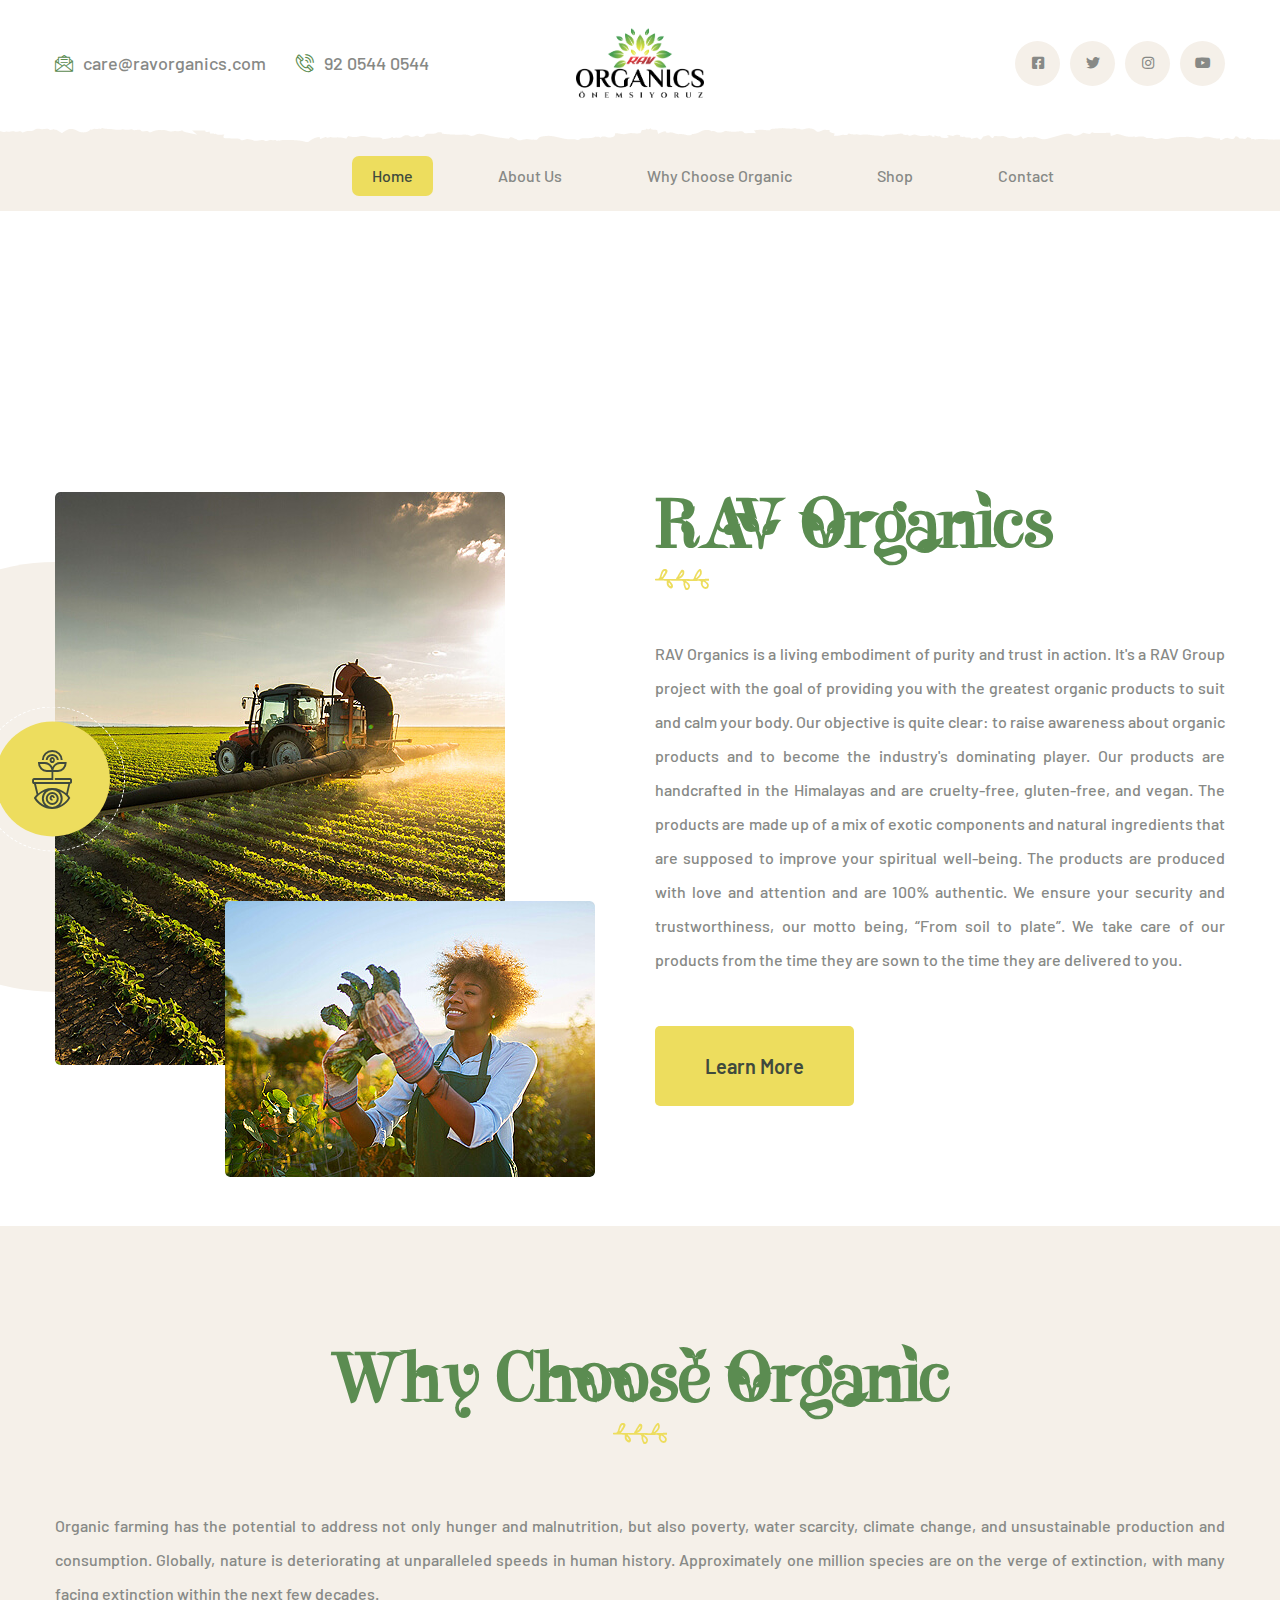
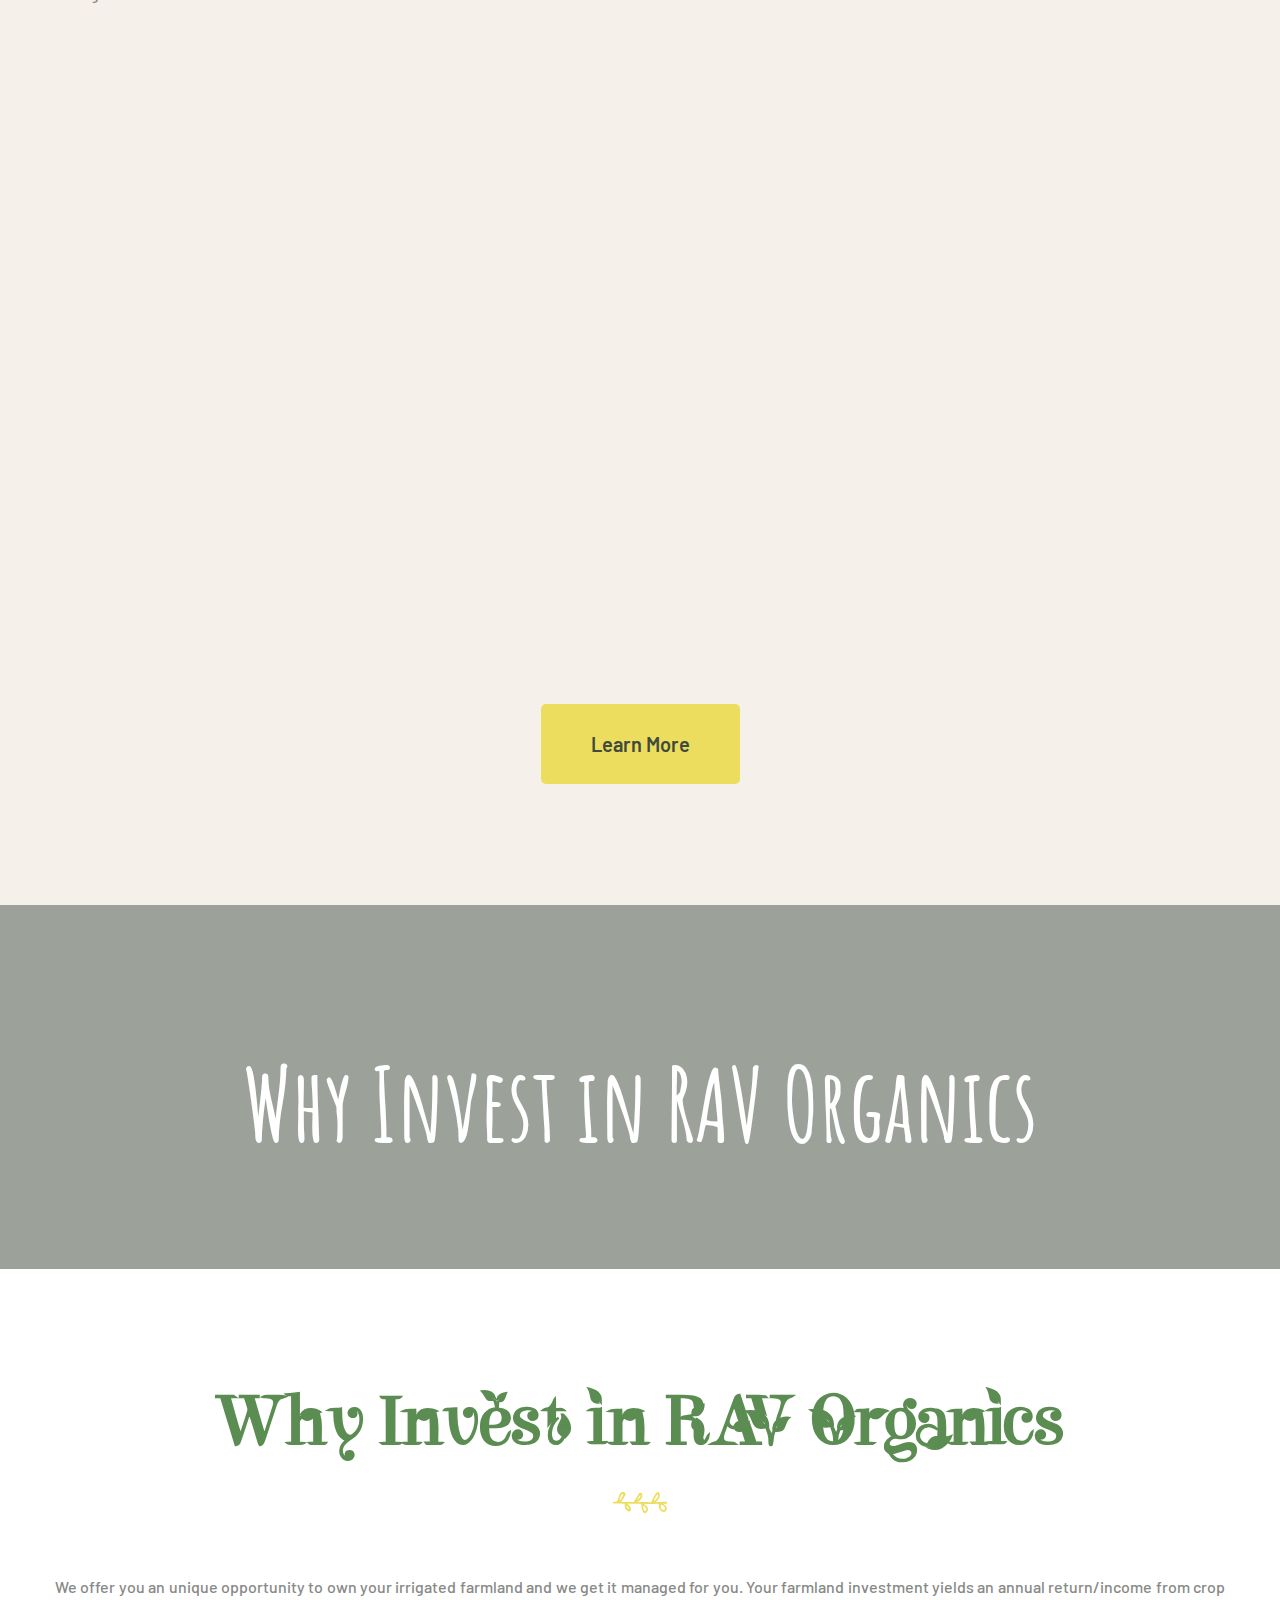
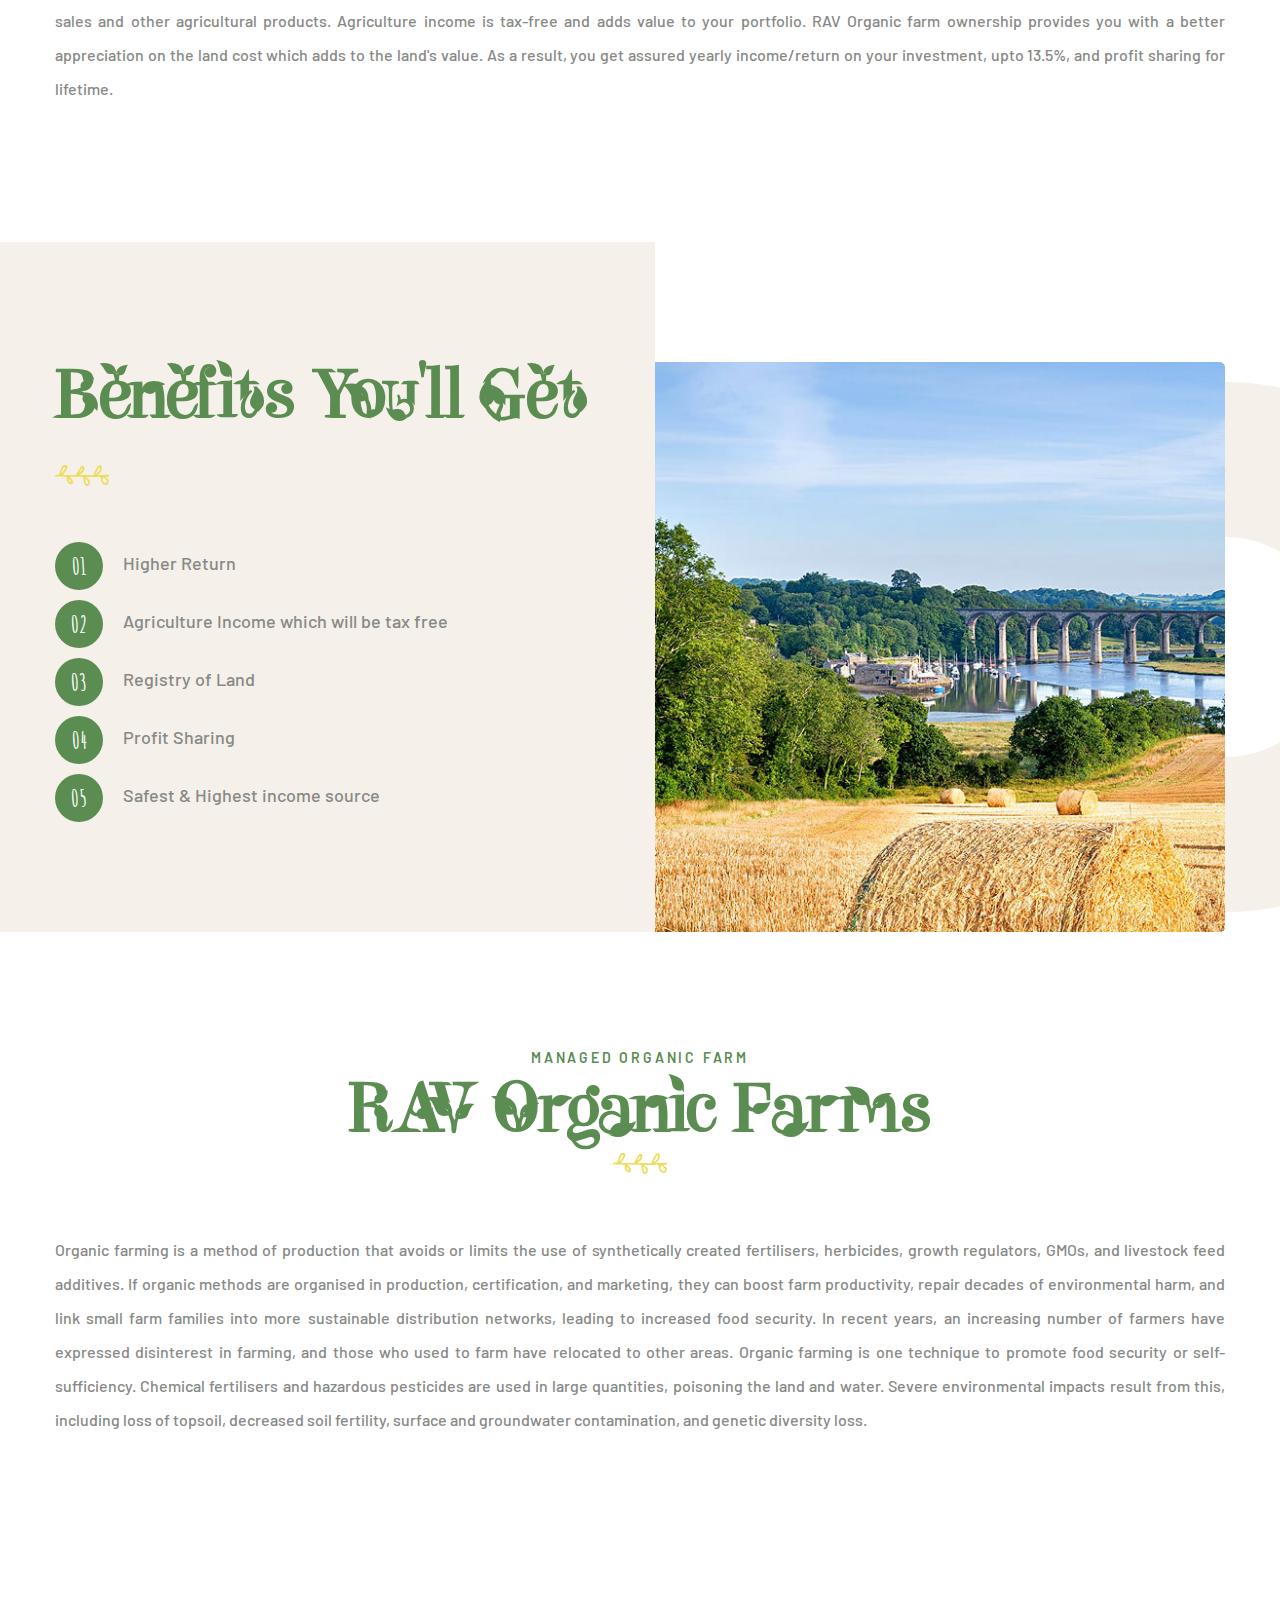
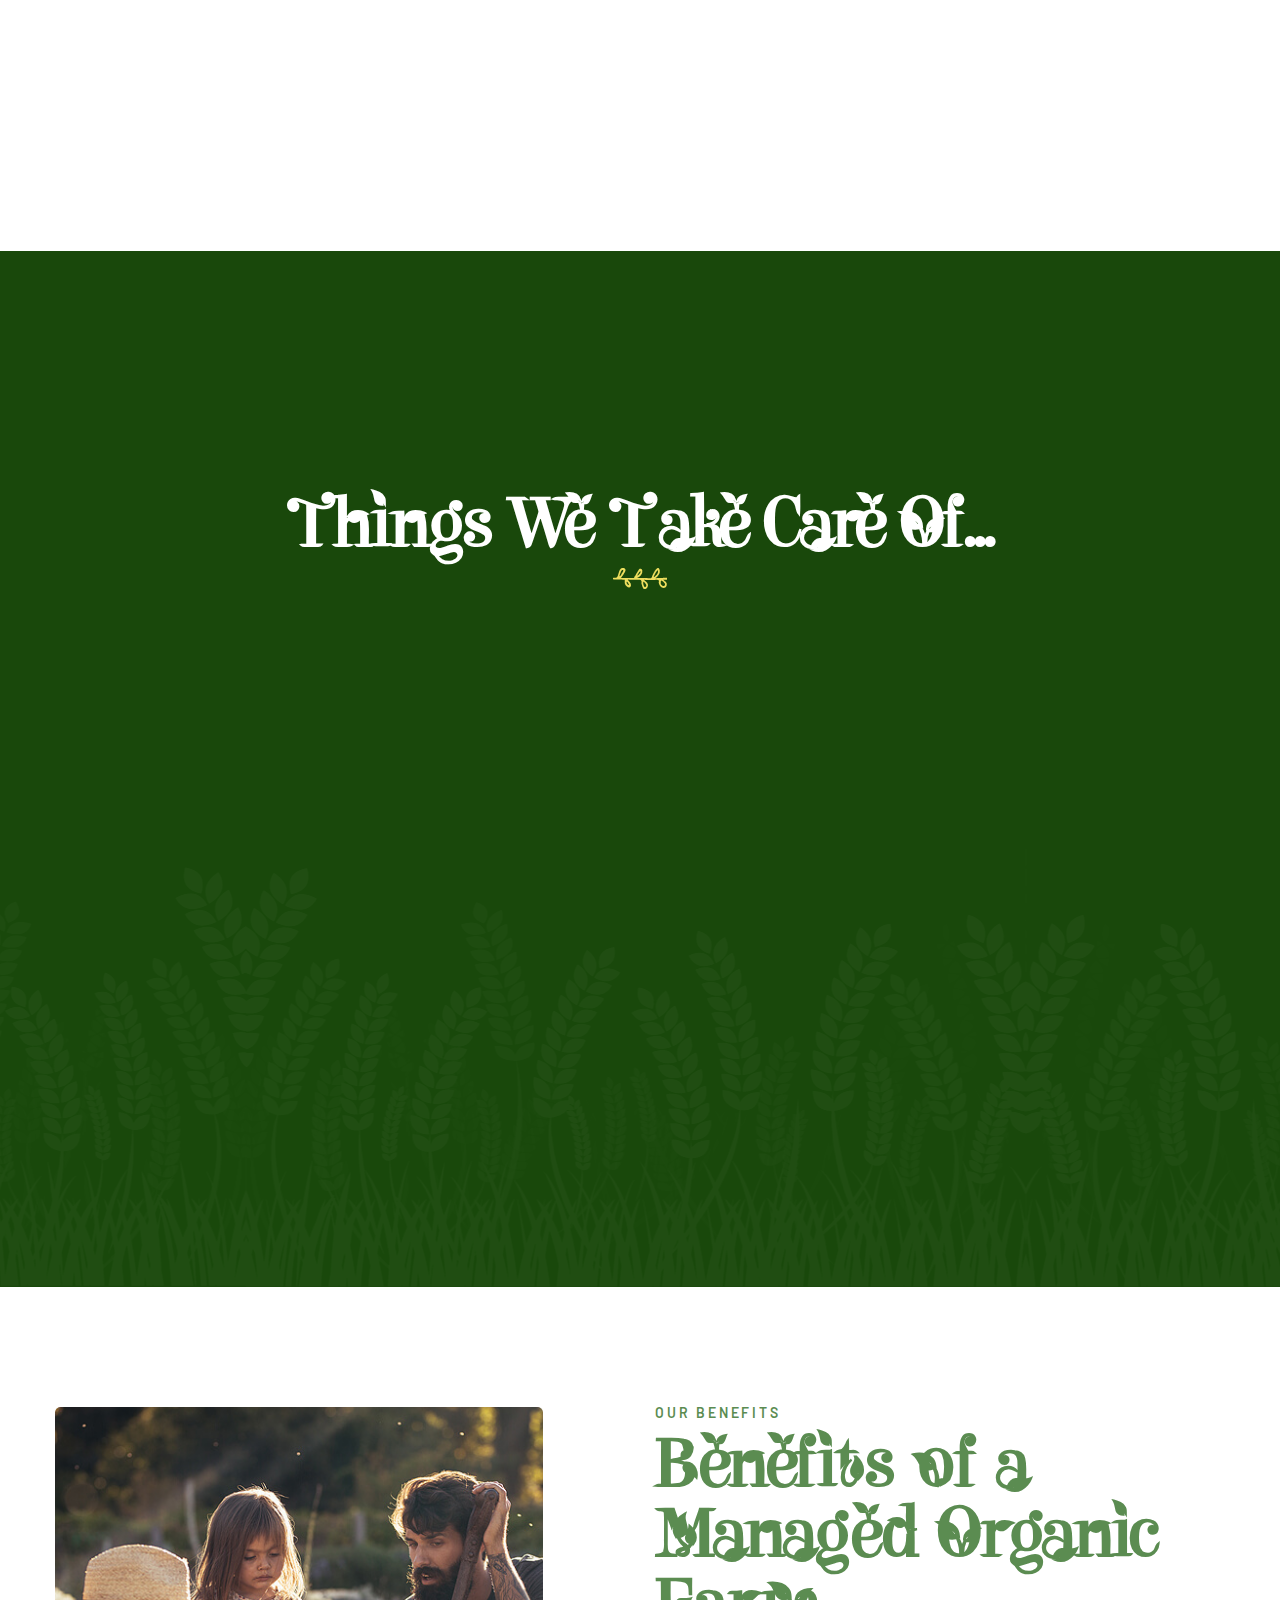
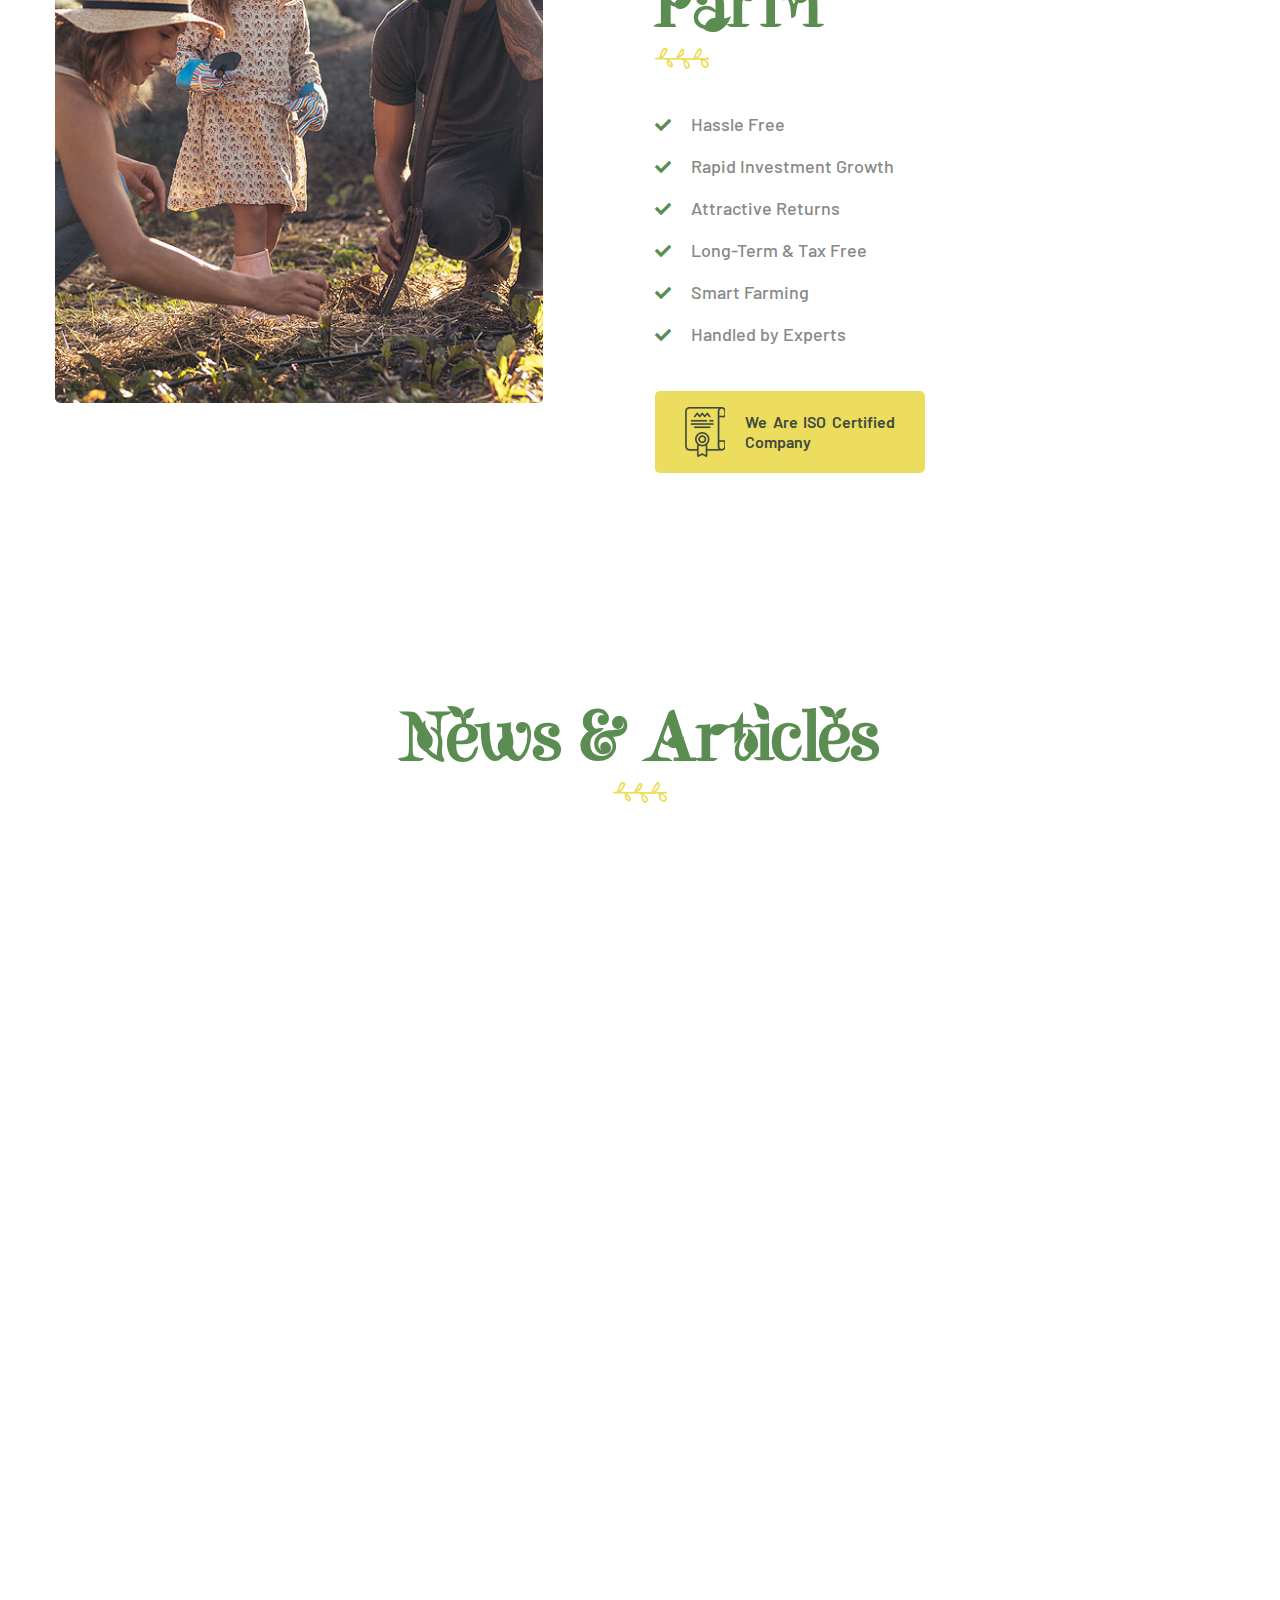
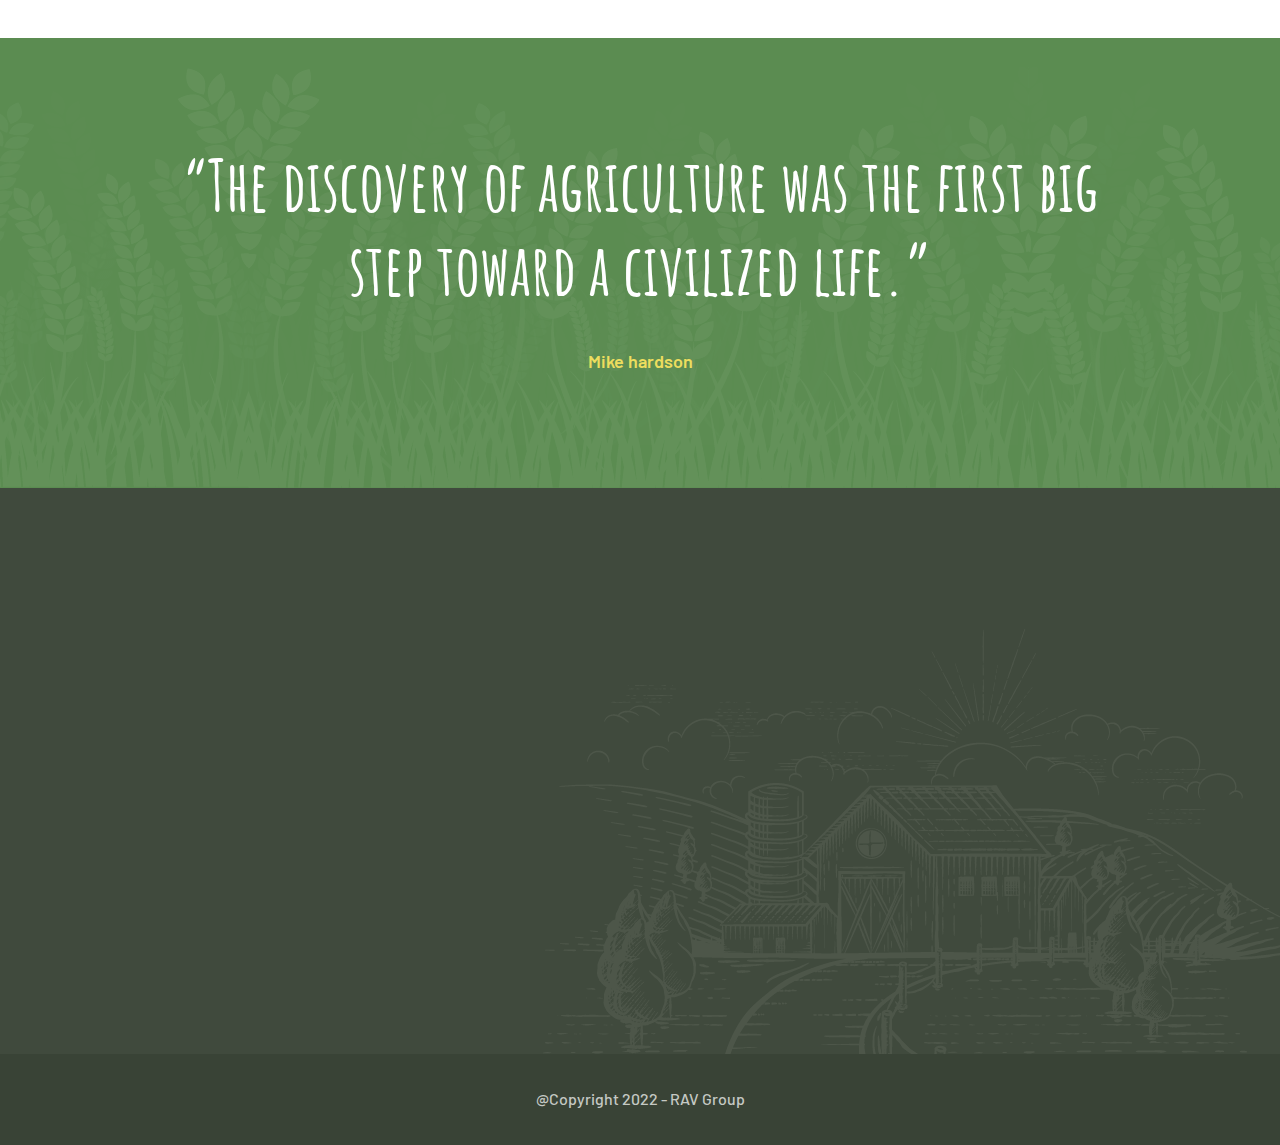
==== index.html @ 04a86949 "Video changed, new font added" ====
<!DOCTYPE html>
<html lang="en">

<head>
    <meta charset="UTF-8">
    <meta name="viewport" content="width=device-width, initial-scale=1.0">
    <meta http-equiv="X-UA-Compatible" content="ie=edge">
    <title>RAV Organics</title>
    <link rel="apple-touch-icon" sizes="180x180" href="assets/images/favicons/apple-touch-icon.png">
    <link rel="icon" type="image/png" sizes="32x32" href="assets/images/favicons/favicon-32x32.png">
    <link rel="icon" type="image/png" sizes="16x16" href="assets/images/favicons/favicon-16x16.png">
    <link rel="manifest" href="assets/images/favicons/site.webmanifest">

    <!-- Fonts-->
    <link
        href="https://fonts.googleapis.com/css2?family=Barlow:ital,wght@0,300;0,400;0,500;0,600;0,700;0,800;1,300;1,400;1,500;1,600;1,700;1,800&display=swap"
        rel="stylesheet">
    <link href="https://fonts.googleapis.com/css2?family=Amatic+SC:wght@400;700&display=swap" rel="stylesheet">
    <!-- Css-->
    <link rel="stylesheet" href="assets/css/animate.min.css">
    <link rel="stylesheet" href="assets/css/bootstrap.min.css">
    <link rel="stylesheet" href="assets/css/owl.carousel.min.css">
    <link rel="stylesheet" href="assets/css/owl.theme.default.min.css">
    <link rel="stylesheet" href="assets/css/magnific-popup.css">
    <link rel="stylesheet" href="assets/css/fontawesome-all.min.css">
    <link rel="stylesheet" href="assets/css/swiper.min.css">
    <link rel="stylesheet" href="assets/css/bootstrap-select.min.css">

    <link rel="stylesheet" href="assets/css/jquery.mCustomScrollbar.min.css">
    <link rel="stylesheet" href="assets/css/bootstrap-datepicker.min.css">
    <link rel="stylesheet" href="assets/css/vegas.min.css">
    <link rel="stylesheet" href="assets/css/nouislider.min.css">
    <link rel="stylesheet" href="assets/css/nouislider.pips.css">
    <link rel="stylesheet" href="assets/css/agrikol_iconl.css">
    <!-- Template styles -->
    <link rel="stylesheet" href="assets/css/style.css">
    <link rel="stylesheet" href="assets/css/responsive.css">



    <!-- Slider  -->
    <link rel="stylesheet" type="text/css" href="assets/js/slick-1.8.1/slick/slick.css" />
    <link rel="stylesheet" type="text/css" href="assets/js/slick-1.8.1/slick/slick-theme.css" />

</head>

<body>

    <div class="preloader">
        <img src="assets/images/loader.png" class="preloader__image" alt="">
    </div><!-- /.preloader -->

    <div class="page-wrapper">


        <div class="site-header__header-one-wrap">

            <div class="topbar-one">
                <div class="topbar_bg" style="background-image: url(assets/images/shapes/header-bg.png)"></div>
                <div class="container">
                    <div class="topbar-one__left">
                        <a href="mailto:care@ravorganics.com"><span class="icon-message"></span>care@ravorganics.com</a>
                        <a href="tel:9205440544"><span class="icon-phone-call"></span>92 0544 0544</a>
                    </div>
                    <div class="topbar-one__middle">
                        <a href="index.html" class="main-nav__logo">
                            <img src="assets/images/resources/logo.png" class="main-logo logo-res"
                                alt="Awesome Image" />
                        </a>
                    </div>
                    <div class="topbar-one__right">
                        <div class="topbar-one__social">
                            <a href="https://www.facebook.com/ravorganics/"><i class="fab fa-facebook-square"></i></a>
                            <a href="https://twitter.com/ravorganics"><i class="fab fa-twitter"></i></a>
                            <a href="https://instagram.com/ravorganics"><i class="fab fa-instagram"></i></a>
                            <a href="https://youtube.com/c/ravorganics"><i class="fab fa-youtube"></i></a>
                        </div>
                    </div>
                </div>
            </div>

            <header class="main-nav__header-one">
                <nav class="header-navigation stricky">
                    <div class="container clearfix">
                        <!-- Brand and toggle get grouped for better mobile display -->
                        <div class="main-nav__left">
                            <a href="#" class="side-menu__toggler">
                                <i class="fa fa-bars"></i>
                            </a>
                        </div>
                        <div class="main-nav__main-navigation">
                            <ul class=" main-nav__navigation-box">
                                <li class="dropdown current">
                                    <a href="index.html">Home</a>
                                    <ul>
                                        <li><a href="index.html">Home 01</a></li>
                                        <li><a href="index2.html">Home 02</a></li>
                                        <li><a href="index3.html">Home 03</a></li>
                                        <li><a href="index4.html">Home 04</a></li>
                                        <li><a href="index5.html">Home 05</a></li>
                                        <li class="dropdown"><a href="#">Header Versions</a>
                                            <ul>
                                                <li><a href="index.html">Header 01</a></li>
                                                <li><a href="index2.html">Header 02</a></li>
                                                <li><a href="index3.html">Header 03</a></li>
                                                <li><a href="index4.html">Header 04</a></li>
                                                <li><a href="index5.html">Header 05</a></li>
                                            </ul><!-- /.sub-menu -->
                                        </li>
                                    </ul><!-- /.sub-menu -->
                                </li>
                                <li>
                                    <a href="about-us.html">About Us</a>
                                </li>
                                <li>
                                    <a href="why-choose-organic.html">Why Choose Organic</a>
                                </li>
                                <li class="dropdown">
                                    <a href="#">Shop</a>
                                    <ul>
                                        <li><a href="product.html">Products</a></li>
                                        <li><a href="product-detail.html">Product Detail</a></li>
                                        <li><a href="cart.html">Cart</a></li>
                                        <li><a href="checkout.html">Checkout</a></li>
                                    </ul><!-- /.sub-menu -->
                                </li>
                                <li>
                                    <a href="contact.html">Contact</a>
                                </li>
                            </ul>
                        </div><!-- /.navbar-collapse -->
                    </div>
                </nav>
            </header>
        </div>

        <!-- Banner Section -->
            <video width="100vw" height="auto" playsinline="" autoplay="" muted="" loop="" style="width: 100vw; height: auto">
                <source src="./assets/images/organic.mp4" type="video/mp4">
                <source src="./assets/images/organic.mp4" type="video/ogg">
            </video>
        <!--End Banner Section -->



        <section class="about_one">
            <div class="container">
                <div class="row">
                    <div class="col-xl-6 col-lg-6">
                        <div class="about1_img">
                            <div class="about1_shape_1"></div>
                            <img src="assets/images/about/about-1-img-1.jpg" alt="About-Img">
                            <div class="about1_icon-box">
                                <div class="circle">
                                    <span class="icon-focus"></span>
                                </div>
                            </div>
                            <div class="about_img_2">
                                <img src="assets/images/about/about-1-img-2.jpg" alt="">
                            </div>
                        </div>
                    </div>
                    <div class="col-xl-6 col-lg-6">
                        <div class="block-title text-left">
                            <h3>RAV Organics</h3>
                            <div class="leaf">
                                <img src="assets/images/resources/leaf.png" alt="">
                            </div>
                        </div>
                        <div class="about_content">
                            <div class="text">
                                <p>RAV Organics is a living embodiment of purity and trust in action. It's a RAV Group
                                    project with the goal of providing you with the greatest organic products to suit
                                    and calm your body. Our objective is quite clear: to raise awareness about organic
                                    products and to become the industry's dominating player. Our products are
                                    handcrafted in the Himalayas and are cruelty-free, gluten-free, and vegan. The
                                    products are made up of a mix of exotic components and natural ingredients that are
                                    supposed to improve your spiritual well-being. The products are produced with love
                                    and attention and are 100% authentic. We ensure your security and trustworthiness,
                                    our motto being, “From soil to plate”. We take care of our products from the time
                                    they are sown to the time they are delivered to you.</p>
                            </div>
                            <div class="about1__button-block">
                                <a href="about-us.html" class="thm-btn about_one__btn" target="_blank">Learn More</a>
                            </div>
                        </div>
                    </div>
                </div>
            </div>
        </section>

        <section class="service_one" style="padding-bottom: 1px;">
            <div class="container">
                <div class="block-title text-center">
                    <h3>Why Choose Organic</h3>
                    <div class="leaf">
                        <img src="assets/images/resources/leaf.png" alt="">
                    </div>
                </div>
                <p style="margin-bottom: 50px;">Organic farming has the potential to address not only hunger and
                    malnutrition, but
                    also poverty, water scarcity, climate change, and unsustainable production and
                    consumption. Globally, nature is deteriorating at unparalleled speeds in human
                    history. Approximately one million species are on the verge of extinction, with many
                    facing extinction within the next few decades.</p>
            </div>
        </section>
        <section class="gallery_one" style="padding-top: 0px; background: #f5f0e9">
            <div class="container-fullwidth">
                <div class="gallery_one_carousel owl-carousel">
                    <!--Gallery One Single-->
                    <div class="gallery_one_single wow fadeInLeft" data-wow-delay="300ms">
                        <div class="gallery_one_image">
                            <img src="assets/images/gallery/gallery-1-img-1.jpg" alt="">
                        </div>
                        <div style="margin-top: 2vw;">
                            <h1 style="text-align: center; font-weight: bold; color: #5b8c51;">Better Nutrition</h1>
                            <p style="text-align: justify;">Organic food is richer in nutrients than conventionally
                                grown food that has been
                                grown for a longer period of time. Organic farming improves soil nutrients,
                                which are then passed on to plants and animals.</p>
                        </div>
                    </div>
                    <!--Gallery One Single-->
                    <div class="gallery_one_single wow fadeInLeft" data-wow-delay="600ms">
                        <div class="gallery_one_image">
                            <img src="assets/images/gallery/gallery-1-img-2.jpg" alt="">
                        </div>
                        <div style="margin-top: 2vw;">
                            <h1 style="text-align: center; font-weight: bold; color: #5b8c51;">Helps us Stay Healthy
                            </h1>
                            <p style="text-align: justify;">Chemicals are not incorporated in organic foods. Natural
                                farming practices are
                                used by organic farmers to ensure that humans and the environment are not
                                harmed.</p>
                        </div>
                    </div>
                    <!--Gallery One Single-->
                    <div class="gallery_one_single wow fadeInLeft" data-wow-delay="900ms">
                        <div class="gallery_one_image">
                            <img src="assets/images/gallery/gallery-1-img-3.jpg" alt="">
                        </div>
                        <div style="margin-top: 2vw;">
                            <h1 style="text-align: center; font-weight: bold; color: #5b8c51;">Highly Authenticated</h1>
                            <p style="text-align: justify;">Any product that wants to be classified as organic food has
                                to go through a
                                series of quality inspections and have the manufacturing process thoroughly
                                reviewed.
                            </p>
                        </div>
                    </div>
                    <!--Gallery One Single-->
                    <div class="gallery_one_single wow fadeInLeft" data-wow-delay="1200ms">
                        <div class="gallery_one_image">
                            <img src="assets/images/gallery/gallery-1-img-4.jpg" alt="">
                        </div>
                        <div style="margin-top: 2vw;">
                            <h1 style="text-align: center; font-weight: bold; color: #5b8c51;">Enhanced Taste</h1>
                            <p style="text-align: justify;">The taste of food also influences its quality. Organic food
                                is frequently
                                superior to other foods in terms of taste. Organically cultivated fruits and
                                vegetables have more sugar, which gives them a richer flavour.</p>
                        </div>
                    </div>
                    <!--Gallery One Single-->
                    <div class="gallery_one_single wow fadeInLeft" data-wow-delay="1400ms">
                        <div class="gallery_one_image">
                            <img src="assets/images/gallery/gallery-1-img-5.jpg" alt="">
                        </div>
                        <div style="margin-top: 2vw;">
                            <h1 style="text-align: center; font-weight: bold; color: #5b8c51;">Longer Shelf–life</h1>
                            <p style="text-align: justify;">Organic plants have a cellular structure that is more
                                metabolically and
                                structurally sound than conventional crops. This allows organic food to be
                                stored for longer periods of time.
                            </p>
                        </div>
                    </div>
                </div>
                <div class="about1__button-block" style="display: flex; align-items: center; justify-content: center; margin-top: 0px;">
                    <a href="why-choose-organic.html" class="thm-btn about_one__btn">Learn More</a>
                </div>
            </div>
        </section>

        <section class="video-one" style="background-image: url(assets/images/main-slider/slide_v1_1.jpg);">
            <div class="container text-center">
                <h3>Why Invest in RAV Organics</h3>
            </div>
        </section>

        <section class="about_one">
            <div class="container">
                <div class="block-title text-center">
                    <h3>Why Invest in RAV Organics
                        <div class="leaf">
                            <img src="assets/images/resources/leaf.png" alt="">
                        </div>
                </div>
                <p>We offer you an unique opportunity to own your irrigated farmland and we get it managed for you. Your
                    farmland investment yields an annual return/income from crop sales and other agricultural products.
                    Agriculture income is tax-free and adds value to your portfolio. RAV Organic farm ownership provides
                    you
                    with a better appreciation on the land cost which adds to the land's value.
                    As a result, you get assured yearly income/return on your investment, upto 13.5%, and profit sharing
                    for
                    lifetime.
                </p>
            </div>
        </section>

        <section class="why_choose_one">
            <div class="container">
                <div class="row">
                    <div class="col-xl-6 col-lg-6">
                        <div class="why_choose_one_left_content">
                            <div class="block-title text-left">
                                <h3>Benefits You'll Get
                                    <div class="leaf">
                                        <img src="assets/images/resources/leaf.png" alt="">
                                    </div>
                            </div>

                            <ul class="why_choose_list list-unstyled">
                                <li>
                                    <div class="choose_count">
                                        <h2>01</h2>
                                    </div>
                                    <div class="choose_text">
                                        <p>Higher Return</p>
                                    </div>
                                </li>
                                <li>
                                    <div class="choose_count">
                                        <h2>02</h2>
                                    </div>
                                    <div class="choose_text">
                                        <p>Agriculture Income which will be tax free</p>
                                    </div>
                                </li>
                                <li>
                                    <div class="choose_count">
                                        <h2>03</h2>
                                    </div>
                                    <div class="choose_text">
                                        <p>Registry of Land</p>
                                    </div>
                                </li>
                                <li>
                                    <div class="choose_count">
                                        <h2>04</h2>
                                    </div>
                                    <div class="choose_text">
                                        <p>Profit Sharing</p>
                                    </div>
                                </li>
                                <li>
                                    <div class="choose_count">
                                        <h2>05</h2>
                                    </div>
                                    <div class="choose_text">
                                        <p>Safest & Highest income source</p>
                                    </div>
                                </li>
                            </ul>
                        </div>
                    </div>
                    <div class="col-xl-6 col-lg-6">
                        <div class="why_choose_image_top">
                            <div class="why_choose_image"
                                style="background-image: url(assets/images/resources/why_choose1_img-1.jpg)">

                            </div>
                        </div>
                    </div>
                </div>
            </div>
        </section>

        <section class="recent-project">
            <div class="container">
                <div class="block-title text-center">
                    <p>Managed Organic Farm</p>
                    <h3>RAV Organic Farms</h3>
                    <div class="leaf">
                        <img src="assets/images/resources/leaf.png" alt="">
                    </div>
                </div>
                <p style="margin-bottom: 50px;">
                    Organic farming is a method of production that avoids or limits the use of synthetically created
                    fertilisers, herbicides, growth regulators, GMOs, and livestock feed additives. If organic methods
                    are organised in production, certification, and marketing, they can boost farm productivity, repair
                    decades of environmental harm, and link small farm families into more sustainable distribution
                    networks, leading to increased food security. In recent years, an increasing number of farmers have
                    expressed disinterest in farming, and those who used to farm have relocated to other areas. Organic
                    farming is one technique to promote food security or self-sufficiency. Chemical fertilisers and
                    hazardous pesticides are used in large quantities, poisoning the land and water. Severe
                    environmental impacts result from this, including loss of topsoil, decreased soil fertility, surface
                    and groundwater contamination, and genetic diversity loss.
                </p>
                <div class="row">
                    <div class="col-xl-4 col-lg-4">
                        <div class="recent_project_single wow fadeInUp" data-wow-delay="300ms">
                            <div class="project_img_box">
                                <img src="assets/images/project/recent-pro-img-2.jpg" alt="Recent Project Img">
                                <div class="project_content">
                                    <h3>organic<br>solutions</h3>
                                </div>
                            </div>
                        </div>
                    </div>
                    <div class="col-xl-4 col-lg-4">
                        <div class="recent_project_single wow fadeInUp" data-wow-delay="600ms">
                            <div class="project_img_box">
                                <img src="assets/images/project/recent-pro-img-1.jpg" alt="Recent Project Img">
                                <div class="project_content">
                                    <h3>Profit<br>Sharing</h3>
                                </div>
                            </div>
                        </div>
                    </div>
                    <div class="col-xl-4 col-lg-4 wow fadeInUp" data-wow-delay="900ms">
                        <div class="recent_project_single">
                            <div class="project_img_box">
                                <img src="assets/images/project/recent-pro-img-3.jpg" alt="Recent Project Img">
                                <div class="project_content">
                                    <h3>Higher<br>Returns</h3>
                                </div>
                            </div>
                        </div>
                    </div>
                </div>
            </div>
        </section>

        <section class="benefits">
            <div class="benefits_bg" style="background-image: url(assets/images/resources/benifits_bg.png)"></div>
            <div class="container">
                <div class="row">
                    <div class="block-title text-left"
                        style="width: 100%; display: flex; justify-content: center; align-items: center; flex-direction: column;">
                        <h3>Things We Take Care Of...</h3>
                        <div class="leaf">
                            <img src="assets/images/resources/leaf.png" alt="">
                        </div>
                    </div>
                </div>
                <div class="benefits_bottom_part">
                    <div class="row">
                        <div class="col-xl-6 col-lg-6">
                            <div class="benefits_single wow fadeInUp" data-wow-delay="300ms">
                                <div class="icon-box">
                                    <span class="icon-tractor"></span>
                                </div>
                                <h3>Identifying a Land in a Good Location Within The Budget
                                </h3>
                            </div>
                        </div>
                        <div class="col-xl-6 col-lg-6">
                            <div class="benefits_single wow fadeInUp" data-wow-delay="600ms">
                                <div class="icon-box">
                                    <span class="icon-cart"></span>
                                </div>
                                <h3>To Undertake The Legal Verification</h3>
                            </div>
                        </div>
                        <div class="col-xl-6 col-lg-6">
                            <div class="benefits_single wow fadeInUp" data-wow-delay="900ms">
                                <div class="icon-box">
                                    <span class="icon-watering-can"></span>
                                </div>
                                <h3>To Develop The Required Infrastructure on Your Land
                                </h3>
                            </div>
                        </div>
                        <div class="col-xl-6 col-lg-6">
                            <div class="benefits_single wow fadeInUp" data-wow-delay="1200ms">
                                <div class="icon-box">
                                    <span class="icon-log"></span>
                                </div>
                                <h3>To Look After Day-To-Day Maintenance</h3>
                            </div>
                        </div>
                        <div class="col-xl-6 col-lg-6">
                            <div class="benefits_single wow fadeInUp" data-wow-delay="300ms">
                                <div class="icon-box">
                                    <span class="icon-harvest"></span>
                                </div>
                                <h3>No Hidden Charges</h3>
                            </div>
                        </div>
                        <div class="col-xl-6 col-lg-6">
                            <div class="benefits_single wow fadeInUp" data-wow-delay="600ms">
                                <div class="icon-box">
                                    <span class="icon-focus"></span>
                                </div>
                                <h3>Crystal clear Documentation & Titles</h3>
                            </div>
                        </div>
                    </div>
                </div>
            </div>
        </section>


        <section class="best_company" style="padding-bottom: 0px;">
            <div class="container">
                <div class="row">
                    <div class="col-xl-6">
                        <div class="company_image">
                            <img src="assets/images/resources/company-img-.jpg" alt="">
                        </div>
                    </div>
                    <div class="col-xl-6">
                        <div class="company_content">
                            <div class="block-title text-left">
                                <p>OUR BENEFITS</p>
                                <h3>Benefits of a Managed Organic Farm</h3>
                                <div class="leaf">
                                    <img src="assets/images/resources/leaf.png" alt="">
                                </div>
                            </div>
                            <ul class="company_list_box list-unstyled">
                                <li><i class="fa fa-check"></i>Hassle Free</li>
                                <li><i class="fa fa-check"></i>Rapid Investment Growth</li>
                                <li><i class="fa fa-check"></i>Attractive Returns</li>
                                <li><i class="fa fa-check"></i>Long-Term & Tax Free</li>
                                <li><i class="fa fa-check"></i>Smart Farming</li>
                                <li><i class="fa fa-check"></i>Handled by Experts</li>
                            </ul>
                            <div class="company_button_box">
                                <div class="company_icon">
                                    <img src="assets/images/resources/company-icon-1.png" alt="">
                                </div>
                                <div class="company_text">
                                    <p>We Are ISO Certified Company</p>
                                </div>
                            </div>
                        </div>
                    </div>
                </div>
            </div>
        </section>

        <section class="blog-one">
            <div class="container">
                <div class="block-title text-center">
                    <h3>News & Articles</h3>
                    <div class="leaf">
                        <img src="assets/images/resources/leaf.png" alt="">
                    </div>
                </div>
                <div class="row">
                    <div class="col-xl-4 col-lg-4">
                        <div class="blog_one_single wow fadeInUp" data-wow-delay="300ms">
                            <div class="blog_one_image">
                                <div class="blog_image">
                                    <img src="assets/images/resources/3 file.jpg" alt="Blog One Image">
                                </div>
                                <div class="blog-one__content">
                                    <h3><a href="https://www.firstpost.com/opinion/earth-and-soul-why-organic-farming-is-the-future-of-indias-agriculture-2-10621081.html"
                                            target="blank">Why organic farming is <br>the future of India’s
                                            agriculture</a></h3>
                                    <div class="blog_one_text">
                                        <p>Agriculture farming is one of the oldest activities carried out by human....
                                        </p>
                                    </div>
                                    <div class="read_more_btn">
                                        <a href="https://www.firstpost.com/opinion/earth-and-soul-why-organic-farming-is-the-future-of-indias-agriculture-2-10621081.html"
                                            target="blank"><i class="fa fa-angle-right"></i>Read More</a>
                                    </div>
                                </div>
                            </div>
                        </div>
                    </div>
                    <div class="col-xl-4 col-lg-4">
                        <div class="blog_one_single wow fadeInUp" data-wow-delay="600ms">
                            <div class="blog_one_image">
                                <div class="blog_image">
                                    <img src="assets/images/resources/1 file.jpg" alt="Blog One Image">
                                </div>
                                <div class="blog-one__content">
                                    <h3><a href="https://krishijagran.com/success-story/this-farmer-is-earning-rs-12-13-lakh-through-organic-farming-know-his-success-mantra/"
                                            target="blank">This Farmer is Earning<br>Rs. 12-13 Lakh Through
                                            Organic Farming</a></h3>
                                    <div class="blog_one_text">
                                        <p>Meet Rajwinder Sinhadhali who farms on 8-acre land and grows crops like
                                            sugarcane, potato....</p>
                                    </div>
                                    <div class="read_more_btn">
                                        <a href="https://krishijagran.com/success-story/this-farmer-is-earning-rs-12-13-lakh-through-organic-farming-know-his-success-mantra/"
                                            target="blank"><i class="fa fa-angle-right"></i>Read More</a>
                                    </div>
                                </div>
                            </div>
                        </div>
                    </div>
                    <div class="col-xl-4 col-lg-4">
                        <div class="blog_one_single wow fadeInUp" data-wow-delay="900ms">
                            <div class="blog_one_image">
                                <div class="blog_image">
                                    <img src="assets/images/resources/2 file.jpg" alt="Blog One Image">
                                </div>
                                <div class="blog-one__content">
                                    <h3><a href="https://asia.nikkei.com/Business/Food-Beverage/India-s-appetite-for-organic-vegetables-grows-in-COVID-times"
                                            target="blank">India's appetite for<br>organic vegetables grows in
                                            COVID times</a></h3>
                                    <div class="blog_one_text">
                                        <p>An Indian entrepreneur responded to this trend by opening an organic food
                                            restaurant....</p>
                                    </div>
                                    <div class="read_more_btn">
                                        <a href="https://asia.nikkei.com/Business/Food-Beverage/India-s-appetite-for-organic-vegetables-grows-in-COVID-times"
                                            target="blank"><i class="fa fa-angle-right"></i>Read More</a>
                                    </div>
                                </div>
                            </div>
                        </div>
                    </div>
                </div>
            </div>
        </section>

        <section class="quote_one">
            <div class="quote_one_bg" style="background-image: url(assets/images/resources/quote_1-bg.png)"></div>
            <div class="container">
                <div class="row">
                    <div class="col-xl-12">
                        <div class="quote_one_content">
                            <h2>“The discovery of agriculture was the first big<br> step toward a civilized life.”</h2>
                            <p>Mike hardson</p>
                        </div>
                    </div>
                </div>
            </div>
        </section>

        <footer class="site-footer">
            <div class="site-footer_farm_image"><img src="assets/images/resources/site-footer-farm.png"
                    alt="Farm Image"></div>
            <div class="container">
                <div class="row no-gutters">
                    <div class="col-xl-4 col-lg-4 col-md-6">
                        <div class="footer-widget__column footer-widget__about wow fadeInUp" data-wow-delay="100ms">
                            <div class="footer-widget__title">
                                <h3>About</h3>
                            </div>
                            <div class="footer-widget_about_text">
                                <p>RAV Organics is a living embodiment of purity and trust in action. It's a RAV Group
                                    project with the goal of providing you with the greatest organic products to suit
                                    and calm your body.</p>
                            </div>
                            <form>
                                <div class="footer_input-box">
                                    <input type="Email" placeholder="Email Address">
                                    <button type="submit" class="button"><i class="fa fa-check"></i></button>
                                </div>
                            </form>
                        </div>
                    </div>
                    <div class="col-xl-2 col-lg-2 col-md-6">
                        <div class="footer-widget__column footer-widget__link wow fadeInUp" data-wow-delay="200ms">
                            <div class="footer-widget__title">
                                <h3>Explore</h3>
                            </div>
                            <ul class="footer-widget__links-list list-unstyled">
                                <li><a href="about.html">About Us</a></li>
                                <li><a href="why-choose-organic.html">Why Choose Organic</a></li>
                                <li><a href="product.html">Our Products</a></li>
                                <li><a href="contact.html">Contact</a></li>
                            </ul>
                        </div>
                    </div>
                    <div class="col-xl-3 col-lg-3 col-md-6">
                        <div class="footer-widget__column footer-widget__news wow fadeInUp" data-wow-delay="300ms">
                            <div class="footer-widget__title">
                                <h3>News</h3>
                            </div>
                            <ul class="footer-widget__news list-unstyled">
                                <li>
                                    <div class="footer-widget__news_image">
                                        <img src="assets/images/resources/2 file.jpg" alt="">
                                    </div>
                                    <div class="footer-widget__news_text">
                                        <p><a href="https://asia.nikkei.com/Business/Food-Beverage/India-s-appetite-for-organic-vegetables-grows-in-COVID-times"
                                                target="blank">India's appetite for organic vegetables grows in
                                                COVID times</a></p>
                                    </div>
                                </li>
                                <li>
                                    <div class="footer-widget__news_image">
                                        <img src="assets/images/resources/1 file.jpg" alt="">
                                    </div>
                                    <div class="footer-widget__news_text">
                                        <p><a href="https://krishijagran.com/success-story/this-farmer-is-earning-rs-12-13-lakh-through-organic-farming-know-his-success-mantra/"
                                                target="blank">This Farmer is Earning Rs. 12-13 Lakh Through
                                                Organic Farming</a></p>
                                    </div>
                                </li>
                            </ul>
                        </div>
                    </div>
                    <div class="col-xl-3 col-lg-3 col-md-6">
                        <div class="footer-widget__column footer-widget__contact wow fadeInUp" data-wow-delay="400ms">
                            <div class="footer-widget__title">
                                <h3>Contact</h3>
                            </div>
                            <div class="footer-widget_contact">
                                <p>7th Floor, Cyber Heights, Opp - Indira Gandhi Pratishthan, Vibhuti Khand, Gomti
                                    Nagar, Lucknow (UP) India - 226010</p>
                                <a href="care@ravorganics.com">care@ravorganics.com</a><br>
                                <a href="tel:9205440544">92 0544 0544</a>
                                <div class="site-footer__social">
                                    <a href="https://www.facebook.com/ravorganics/"><i
                                            class="fab fa-facebook-square"></i></a>
                                    <a href="https://twitter.com/ravorganics"><i class="fab fa-twitter"></i></a>
                                    <a href="https://instagram.com/ravorganics"><i class="fab fa-instagram"></i></a>
                                    <a href="https://youtube.com/c/ravorganics"><i class="fab fa-youtube"></i></a>
                                </div>
                            </div>
                        </div>
                    </div>
                </div>
            </div>
        </footer>

        <div class="site-footer_bottom">
            <div class="container" style="display: flex; align-items: center; justify-content: center;">
                <div class="site-footer_bottom_copyright">
                    <p>@Copyright 2022 - RAV Group</p>
                </div>
            </div>
        </div>




    </div><!-- /.page-wrapper -->


    <a href="#" data-target="html" class="scroll-to-target scroll-to-top"><i class="fa fa-angle-up"></i></a>


    <div class="side-menu__block">
        <div class="side-menu__block-overlay custom-cursor__overlay">
            <div class="cursor"></div>
            <div class="cursor-follower"></div>
        </div><!-- /.side-menu__block-overlay -->
        <div class="side-menu__block-inner ">
            <div class="side-menu__top justify-content-end">
                <a href="#" class="side-menu__toggler side-menu__close-btn"><img
                        src="assets/images/shapes/close-1-1.png" alt=""></a>
            </div><!-- /.side-menu__top -->

            <nav class="mobile-nav__container">
                <!-- content is loading via js -->
            </nav>

            <div class="side-menu__sep"></div><!-- /.side-menu__sep -->

            <div class="side-menu__content">
                <p><a href="mailto:care@ravorganics.com">care@ravorganics.com</a> <br> <a href="tel:9205440544">92 0544
                        0544</a></p>
                <div class="side-menu__social">
                    <a href="https://www.facebook.com/ravorganics/"><i class="fab fa-facebook-square"></i></a>
                    <a href="https://twitter.com/ravorganics"><i class="fab fa-twitter"></i></a>
                    <a href="https://instagram.com/ravorganics"><i class="fab fa-instagram"></i></a>
                    <a href="https://youtube.com/c/ravorganics"><i class="fab fa-youtube"></i></a>
                </div>
            </div>
        </div>
    </div>


    <div class="search-popup">
        <div class="search-popup__overlay custom-cursor__overlay">
            <div class="cursor"></div>
            <div class="cursor-follower"></div>
        </div><!-- /.search-popup__overlay -->
        <div class="search-popup__inner">
            <form action="#" class="search-popup__form">
                <input type="text" name="search" placeholder="Type here to Search....">
                <button type="submit"><i class="fa fa-search"></i></button>
            </form>
        </div>
    </div>



    <script src="assets/js/jquery.min.js"></script>
    <script src="assets/js/bootstrap.bundle.min.js"></script>
    <script src="assets/js/owl.carousel.min.js"></script>
    <script src="assets/js/waypoints.min.js"></script>
    <script src="assets/js/jquery.counterup.min.js"></script>
    <script src="assets/js/TweenMax.min.js"></script>
    <script src="assets/js/wow.js"></script>
    <script src="assets/js/jquery.magnific-popup.min.js"></script>
    <script src="assets/js/jquery.ajaxchimp.min.js"></script>
    <script src="assets/js/swiper.min.js"></script>
    <script src="assets/js/typed-2.0.11.js"></script>
    <script src="assets/js/vegas.min.js"></script>
    <script src="assets/js/jquery.validate.min.js"></script>
    <script src="assets/js/bootstrap-select.min.js"></script>
    <script src="assets/js/countdown.min.js"></script>
    <script src="assets/js/jquery.mCustomScrollbar.concat.min.js"></script>
    <script src="assets/js/bootstrap-datepicker.min.js"></script>
    <script src="assets/js/nouislider.min.js"></script>
    <script src="assets/js/isotope.js"></script>
    <script src="assets/js/appear.js"></script>


    <!-- template scripts -->
    <script src="assets/js/theme.js"></script>


    <script src="assets/js/slick-1.8.1/slick/slick.js"></script>
    <script>
        $(document).ready(function () {
            $('.cent').slick({
                dots: false,
                arrows: false,
                fade: true,
                autoplay: true,
                infinite: true,
                slidesToShow: 4,
                slidesToScroll: 1,
            });

            $('.tst').slick({
                dots: false,
                arrows: false,
                fade: true,
                autoplay: true,
                infinite: true,
                slidesToShow: 4,
                slidesToScroll: 1,
            });
        })

    </script>


</body>

</html>
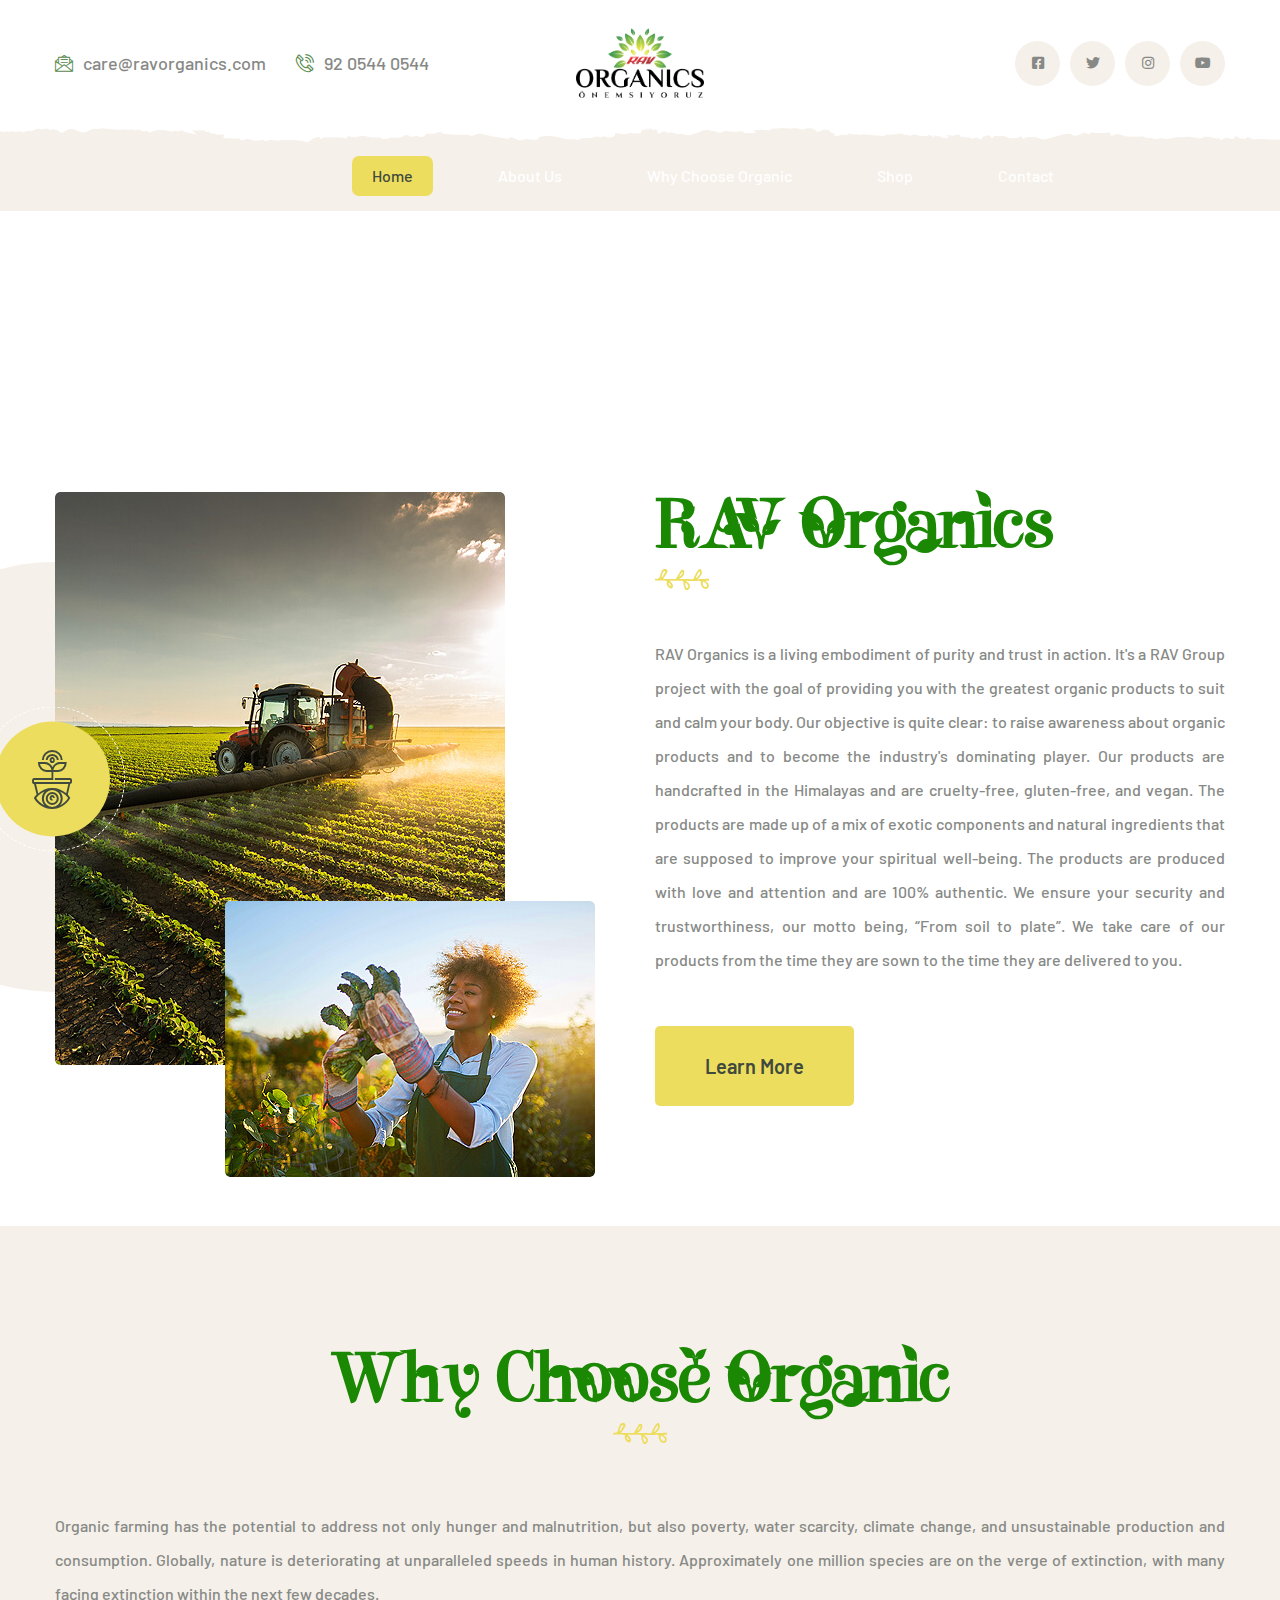
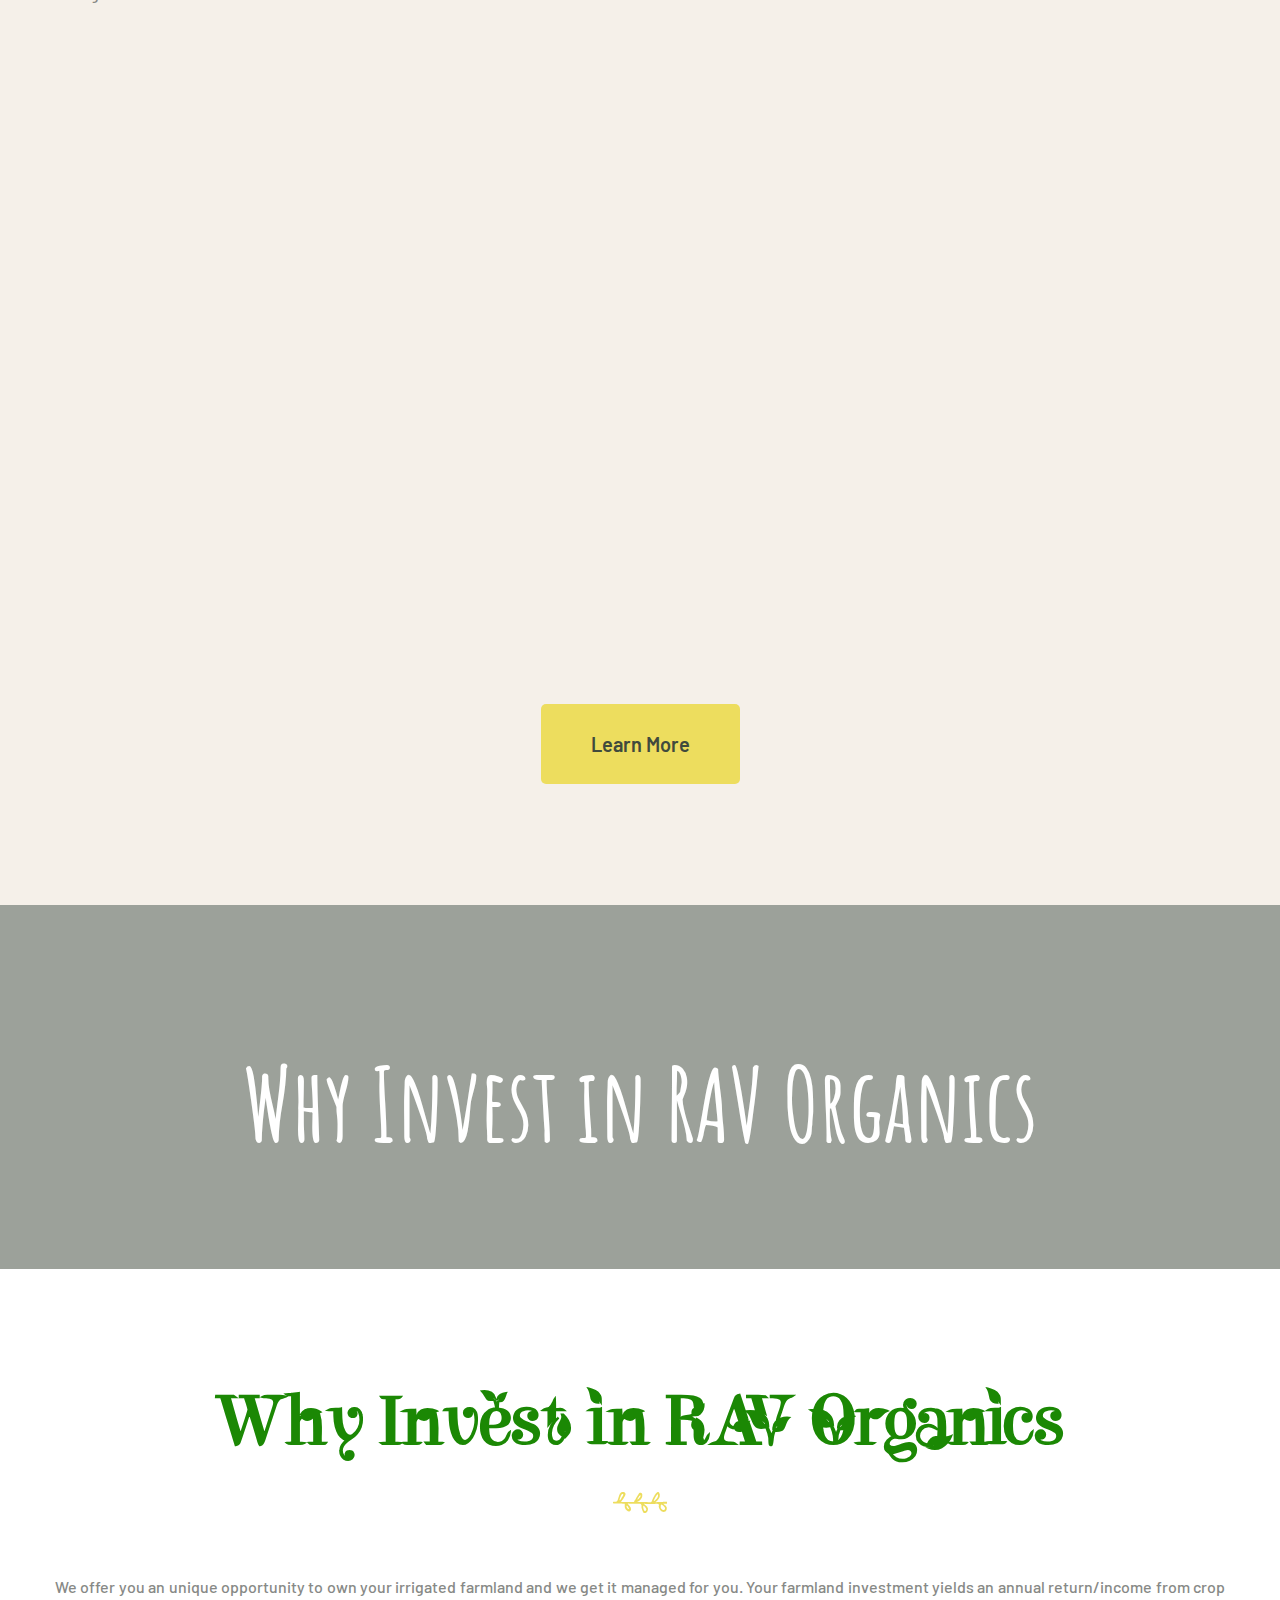
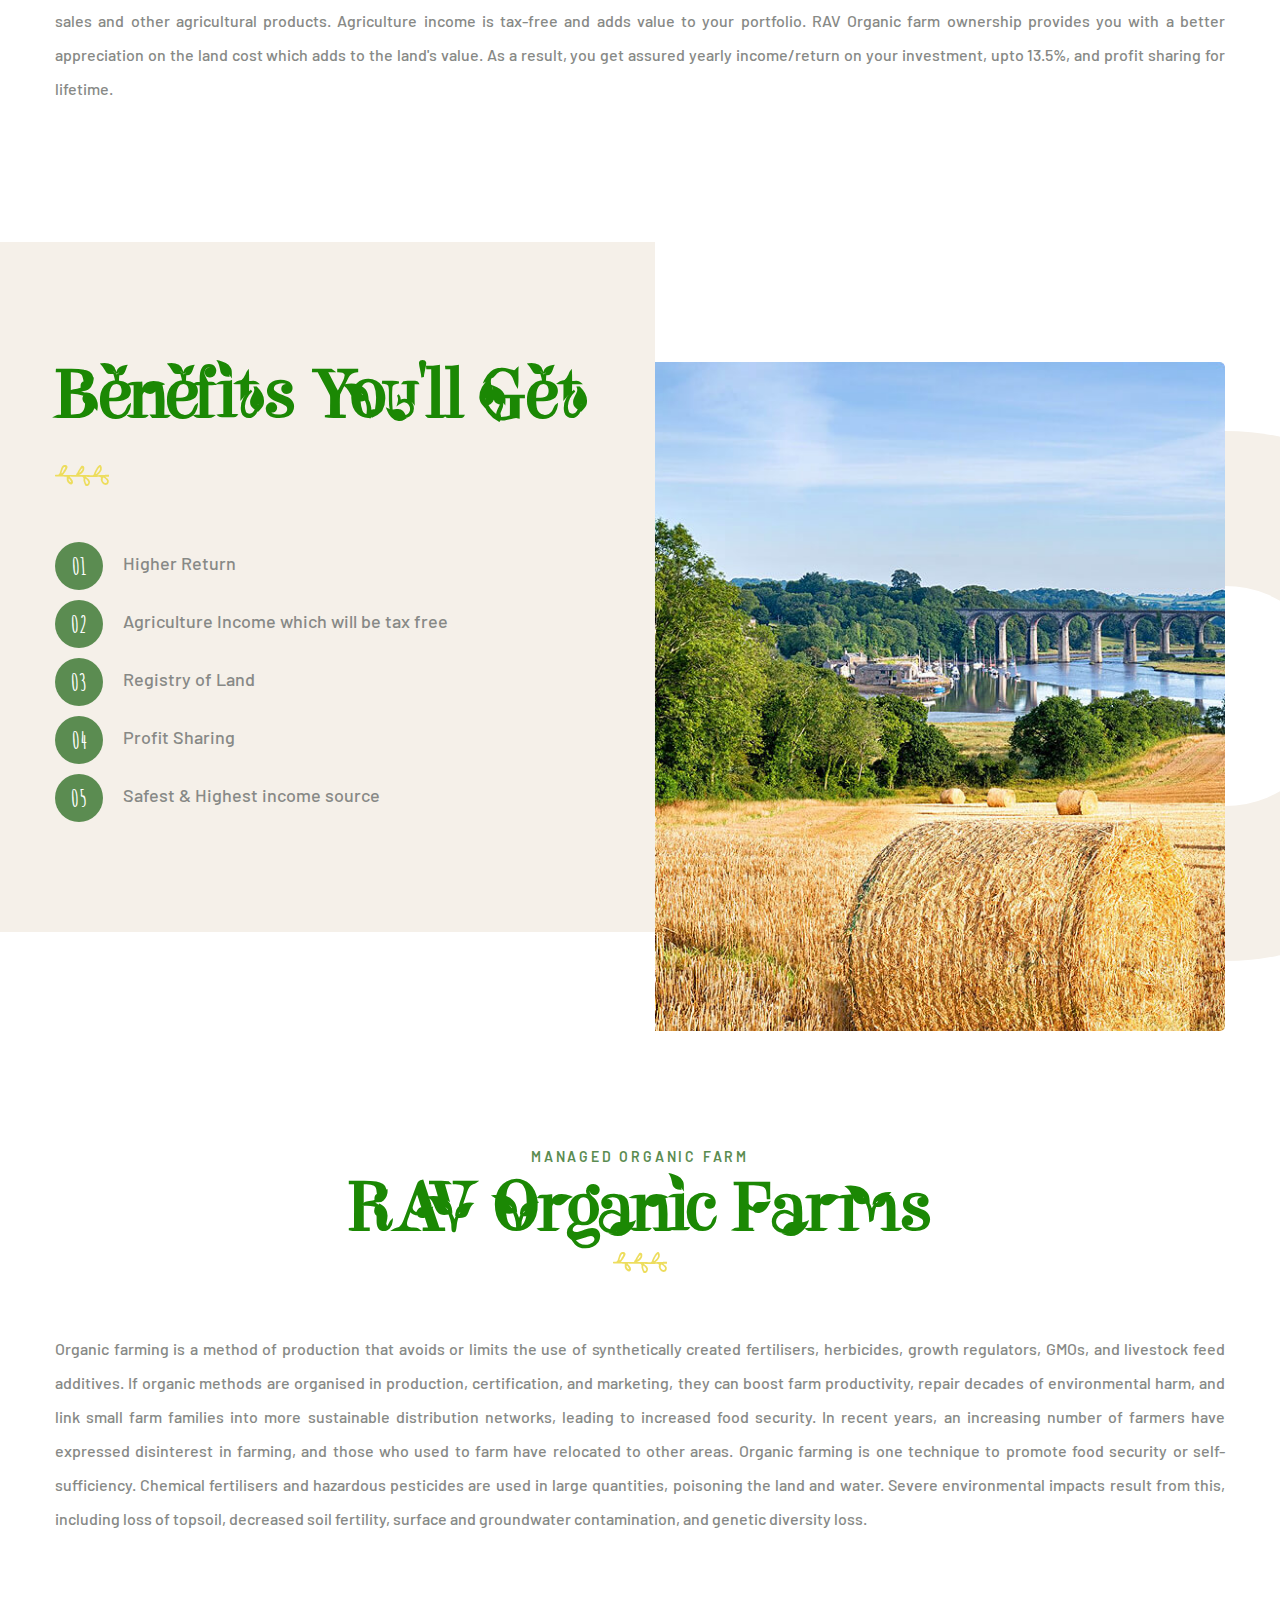
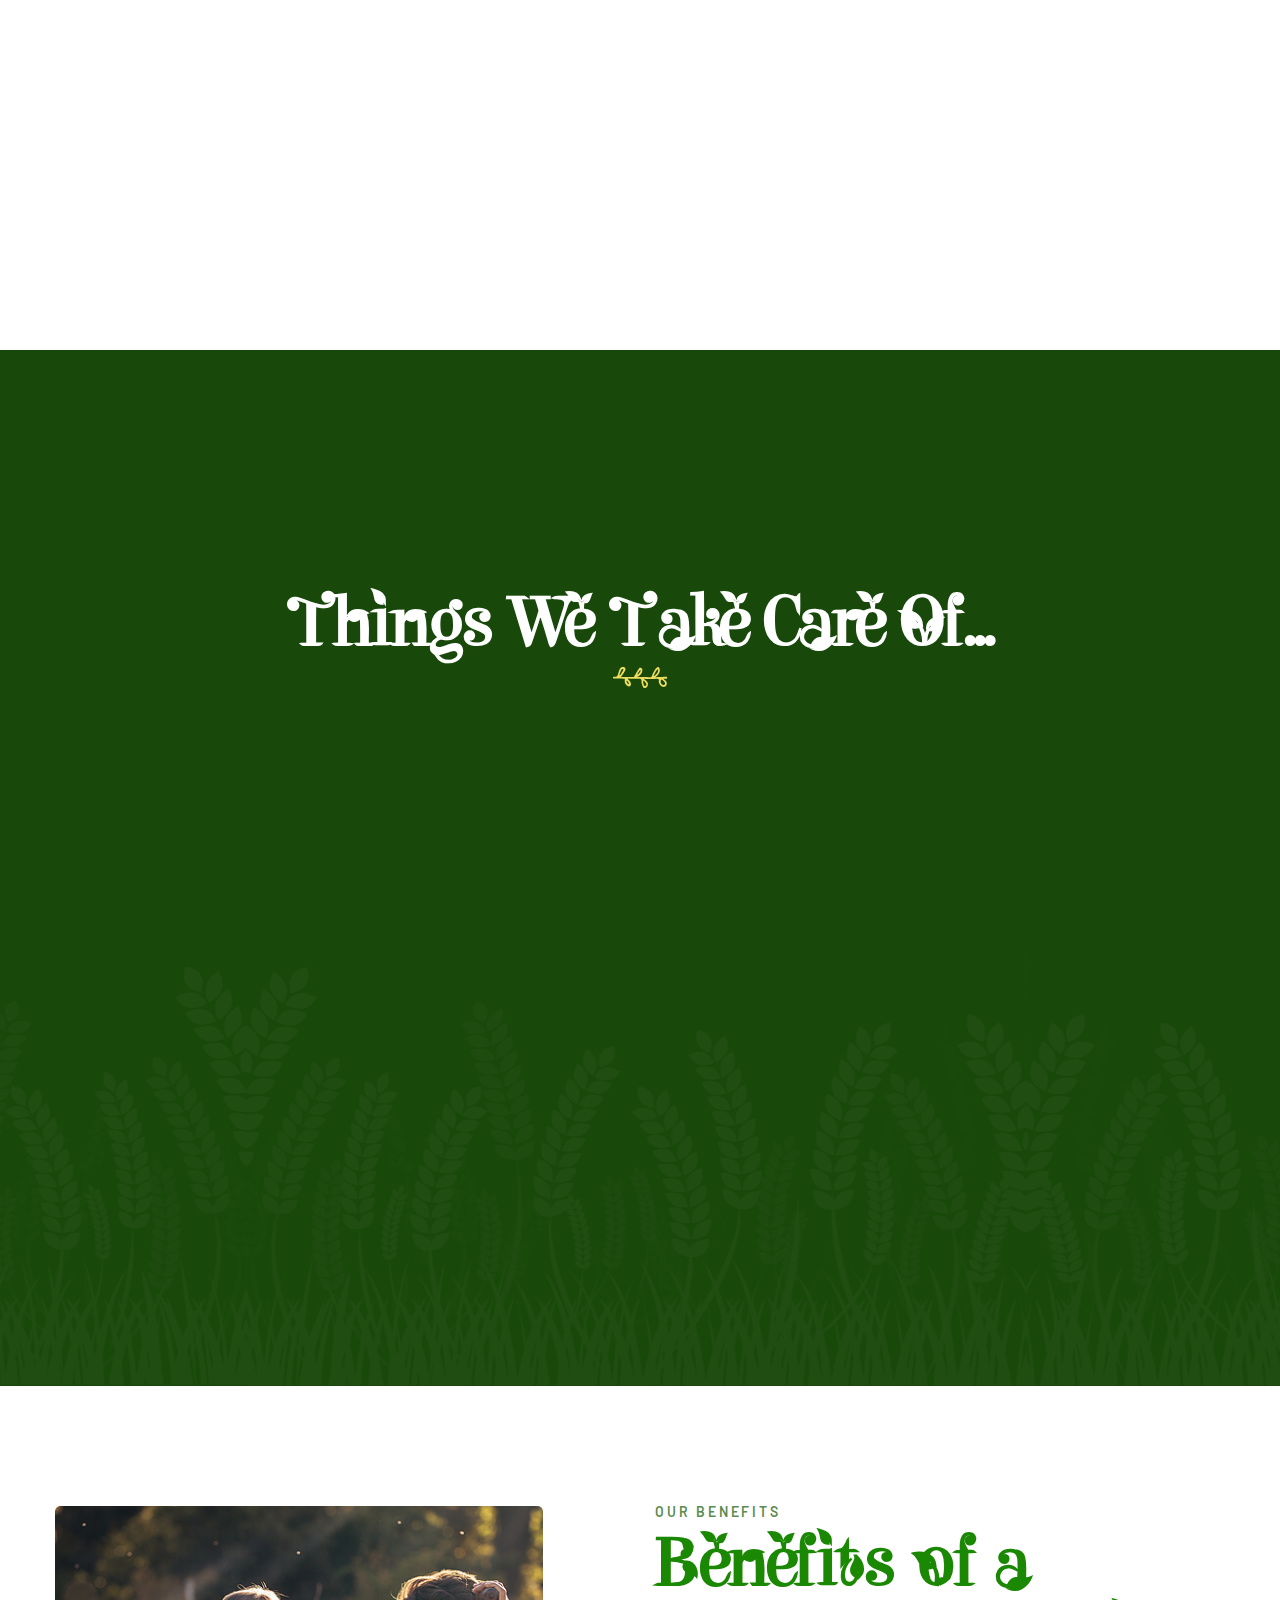
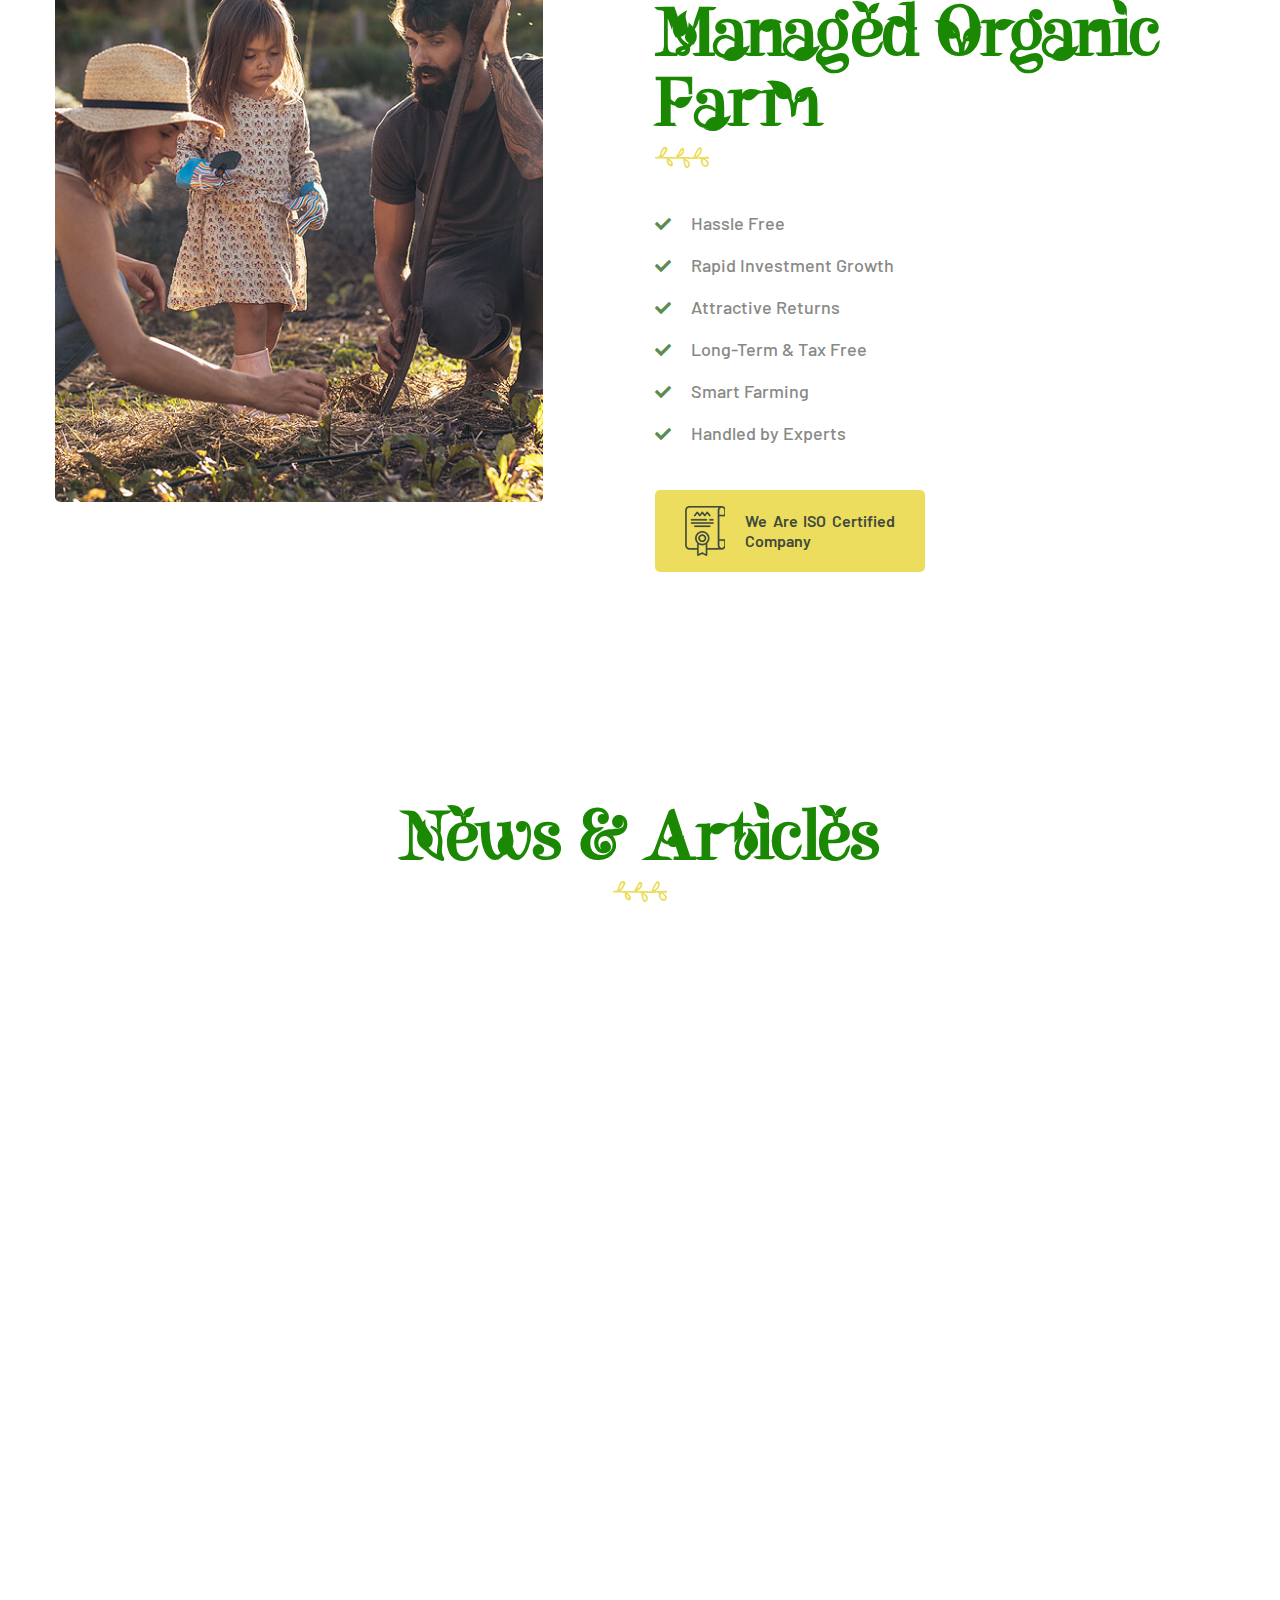
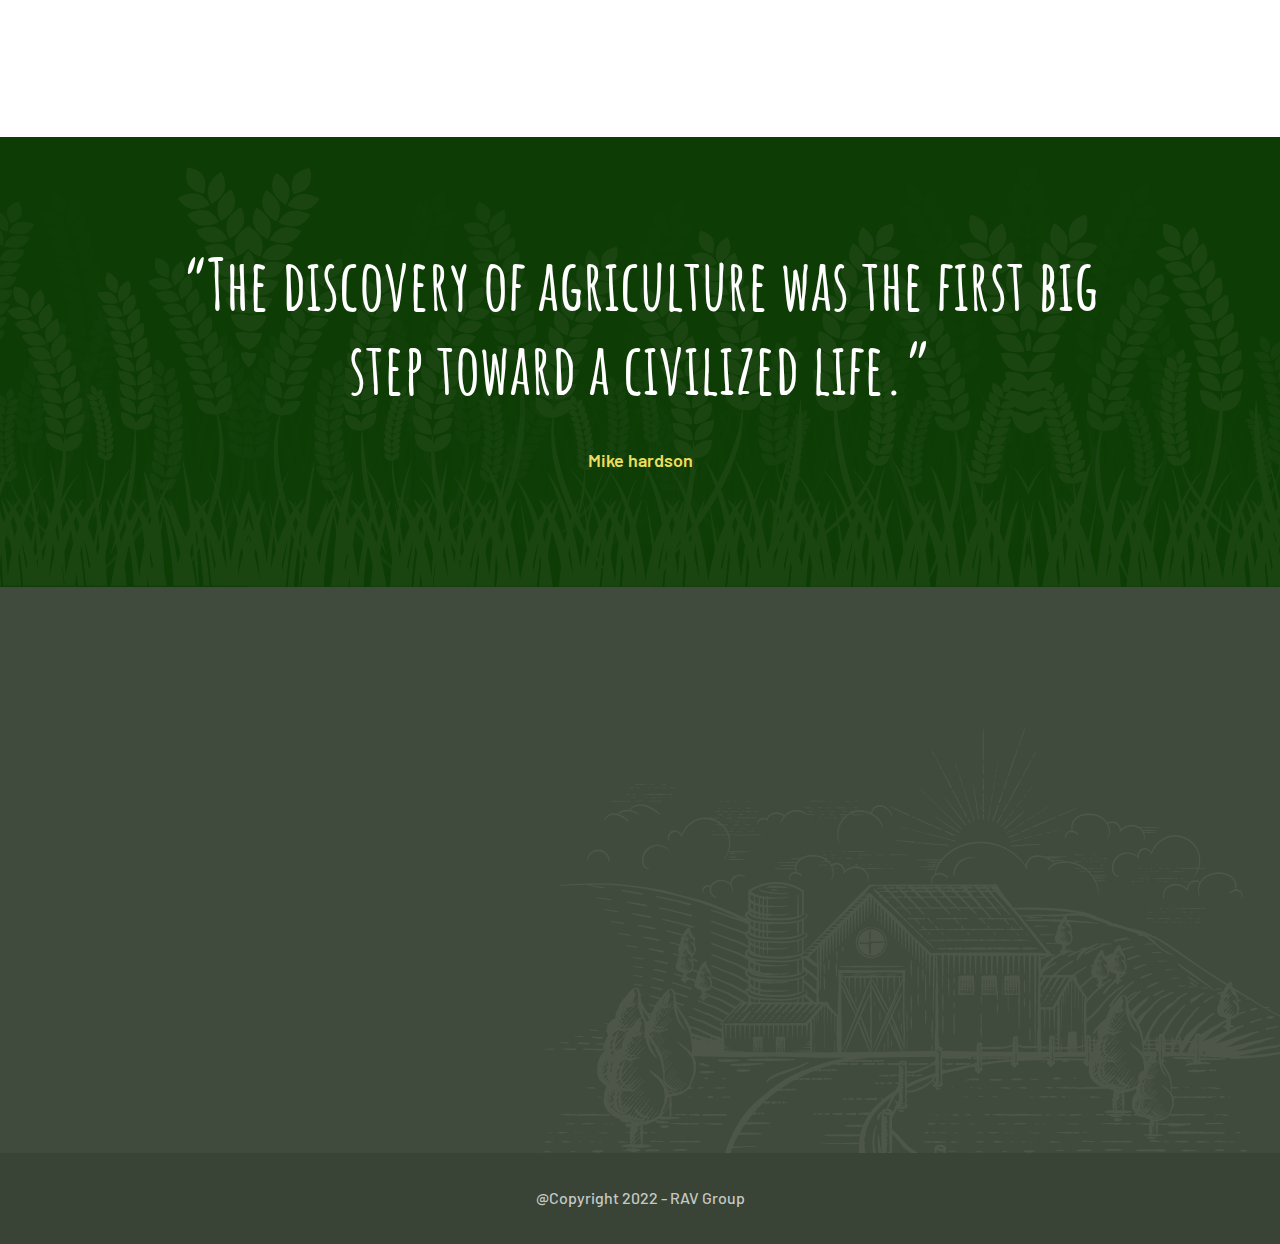
==== commit d89a0a4e: "color and styling fized" ====
--- a/index.html
+++ b/index.html
@@ -135,10 +135,11 @@
         </div>
 
         <!-- Banner Section -->
-            <video width="100vw" height="auto" playsinline="" autoplay="" muted="" loop="" style="width: 100vw; height: auto">
-                <source src="./assets/images/organic.mp4" type="video/mp4">
-                <source src="./assets/images/organic.mp4" type="video/ogg">
-            </video>
+        <video width="100vw" height="auto" playsinline="" autoplay="" muted="" loop=""
+            style="width: 100vw; height: auto" id="myvideo">
+            <source src="./assets/images/organic.mp4" type="video/mp4">
+            <source src="./assets/images/organic.mp4" type="video/ogg">
+        </video>
         <!--End Banner Section -->
 
 
@@ -277,7 +278,8 @@
                         </div>
                     </div>
                 </div>
-                <div class="about1__button-block" style="display: flex; align-items: center; justify-content: center; margin-top: 0px;">
+                <div class="about1__button-block"
+                    style="display: flex; align-items: center; justify-content: center; margin-top: 0px;">
                     <a href="why-choose-organic.html" class="thm-btn about_one__btn">Learn More</a>
                 </div>
             </div>
@@ -312,7 +314,7 @@
         <section class="why_choose_one">
             <div class="container">
                 <div class="row">
-                    <div class="col-xl-6 col-lg-6">
+                    <div class="col-xl-6 col-lg-6" style="margin-bottom: 99px;">
                         <div class="why_choose_one_left_content">
                             <div class="block-title text-left">
                                 <h3>Benefits You'll Get
--- a/assets/css/style.css
+++ b/assets/css/style.css
@@ -118,7 +118,7 @@
 
 .block-title h3 {
     margin: 0;
-    color: #5b8c51;
+    color: #1b8804;
     font-size: 70px;
     font-weight: 700;
     font-family: var(--heading-font);
@@ -787,7 +787,7 @@
     display: inline-block;
     padding: 0px 20px;
     border-radius: 5px;
-    color: #878986;
+    color: #ffffff;
     font-size: 16px;
     line-height: 40px;
     font-weight: 500;
@@ -943,7 +943,7 @@
     left: 0;
     width: 100%;
     z-index: 99;
-    background-color: #ffffff;
+    background-color: #298e02de;
     box-shadow: 0px 6px 13px 0px rgba(0, 0, 0, 0.06);
     opacity: 0;
     -webkit-transform: translateY(-110%);
@@ -4986,7 +4986,7 @@
     position: relative;
     display: block;
     padding: 105px 0 110px;
-    background: var(--thm-primary);
+    background: #0e3c05;
 }
 .quote_one_bg {
     position: absolute;
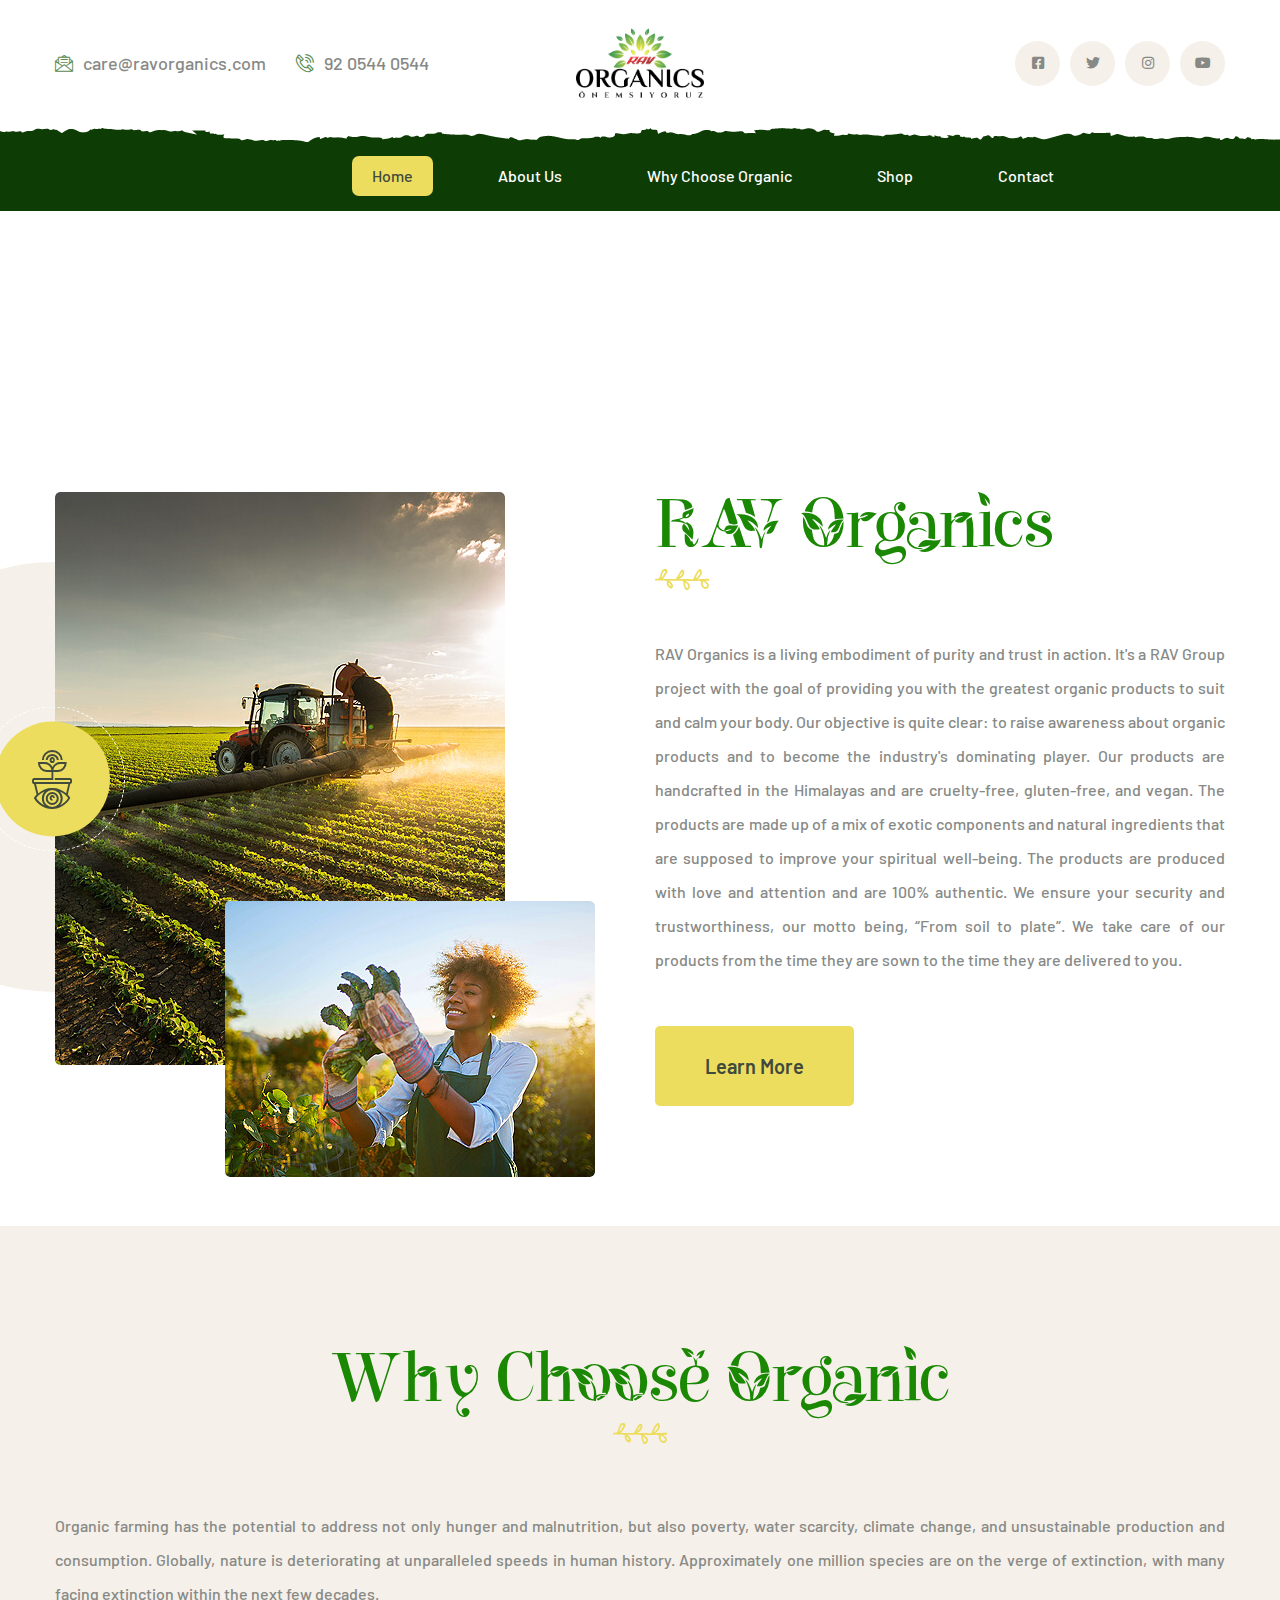
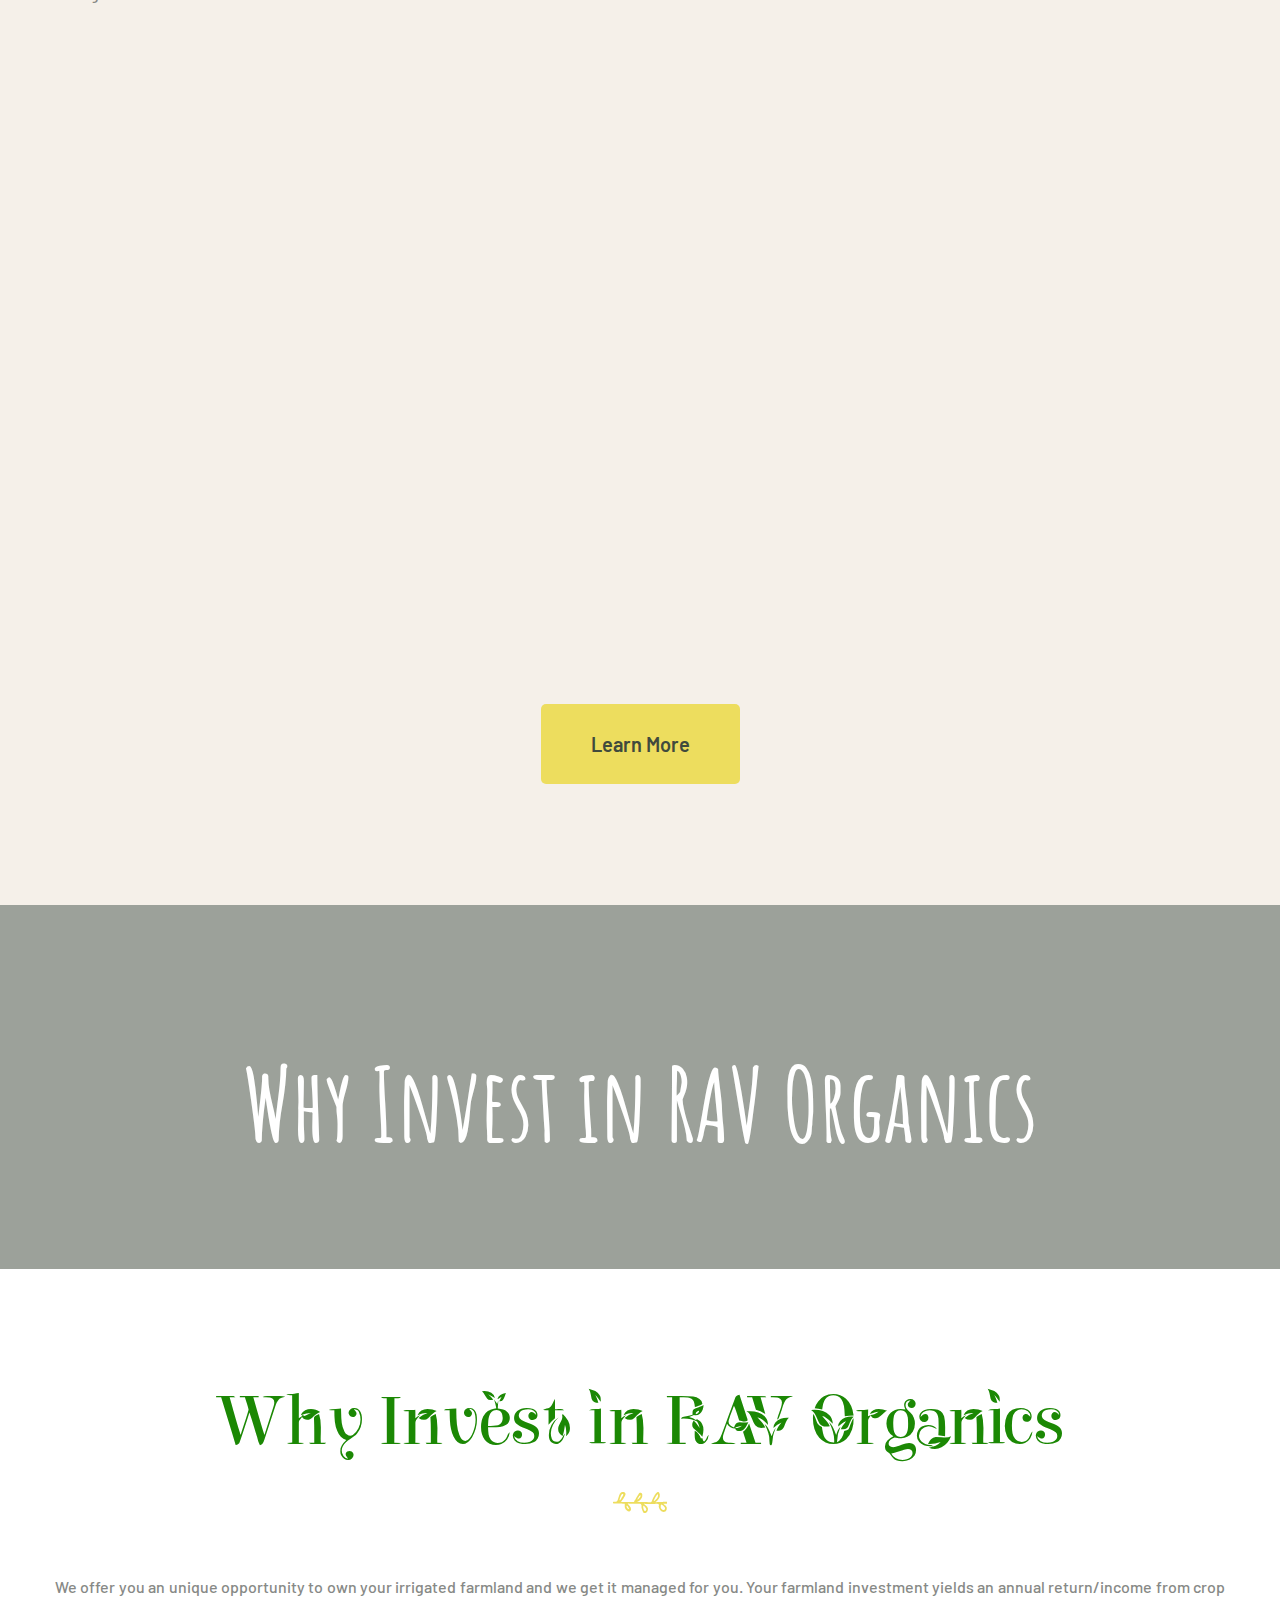
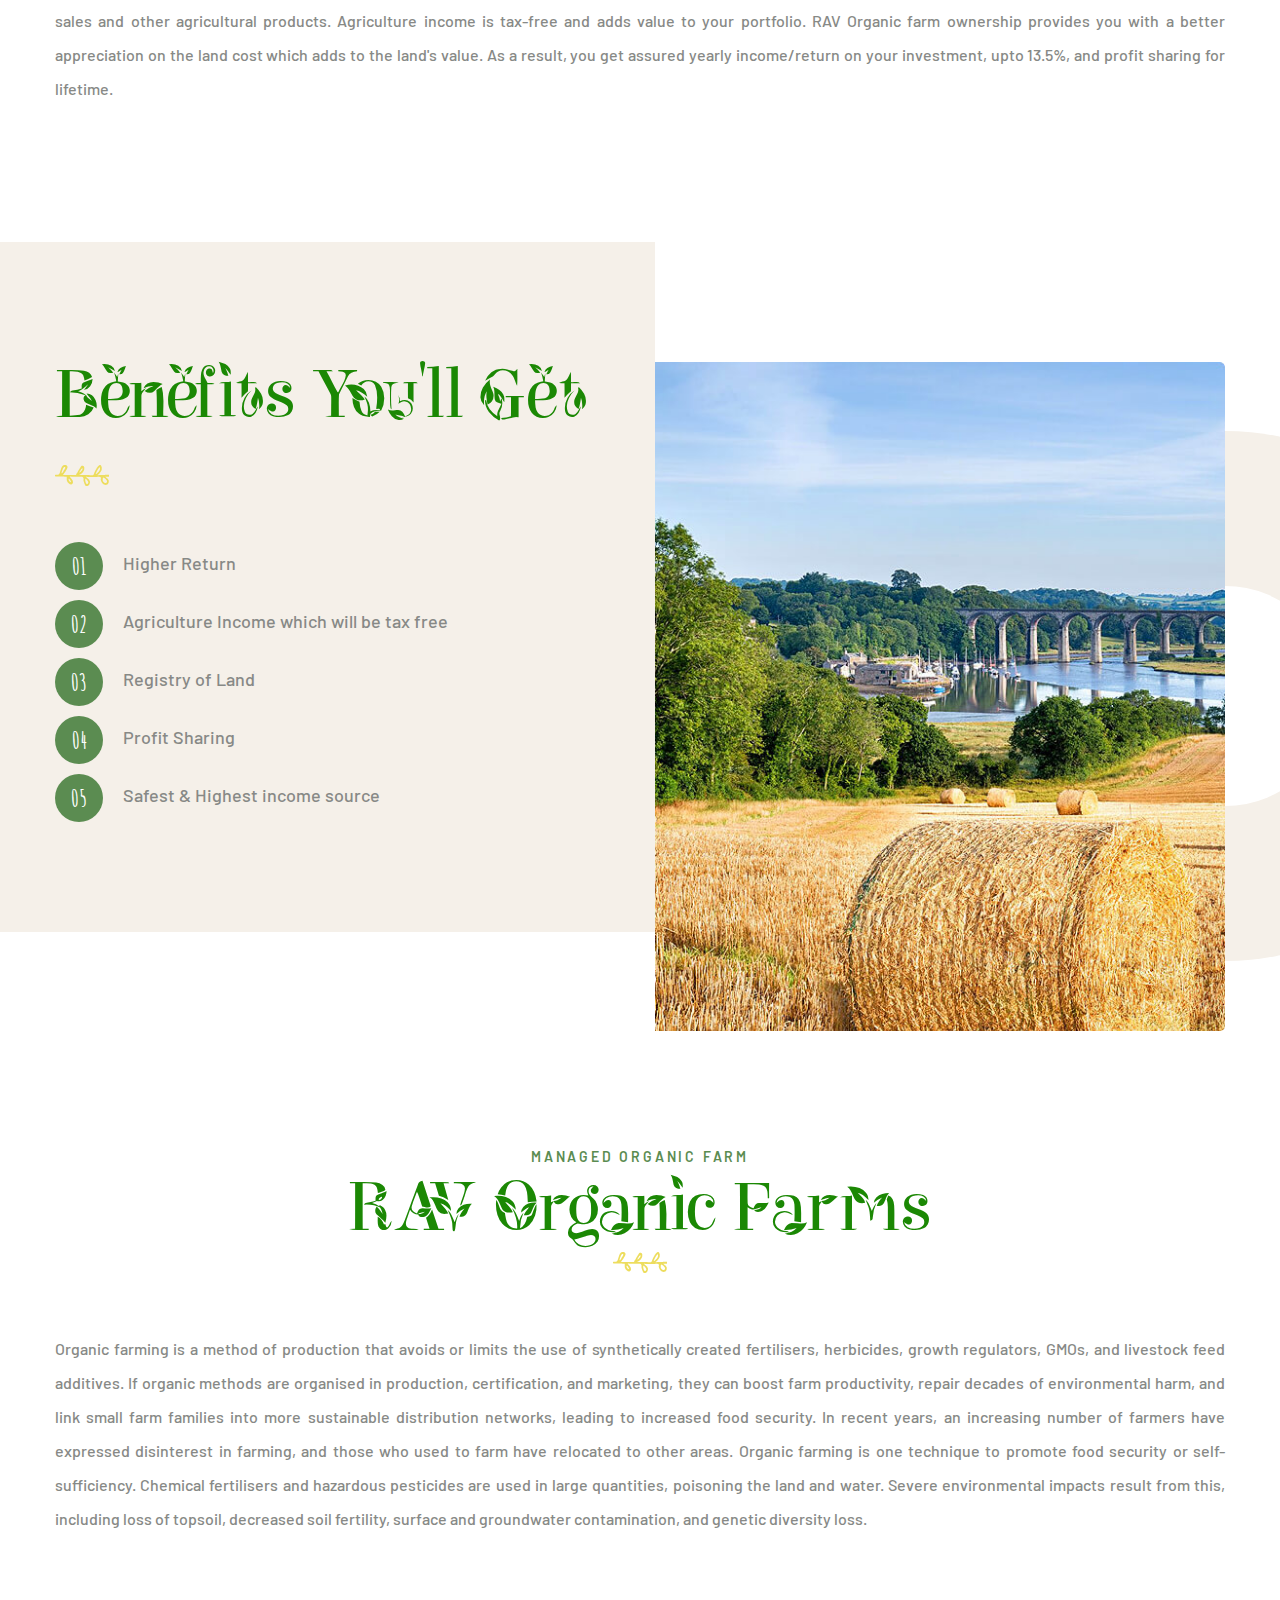
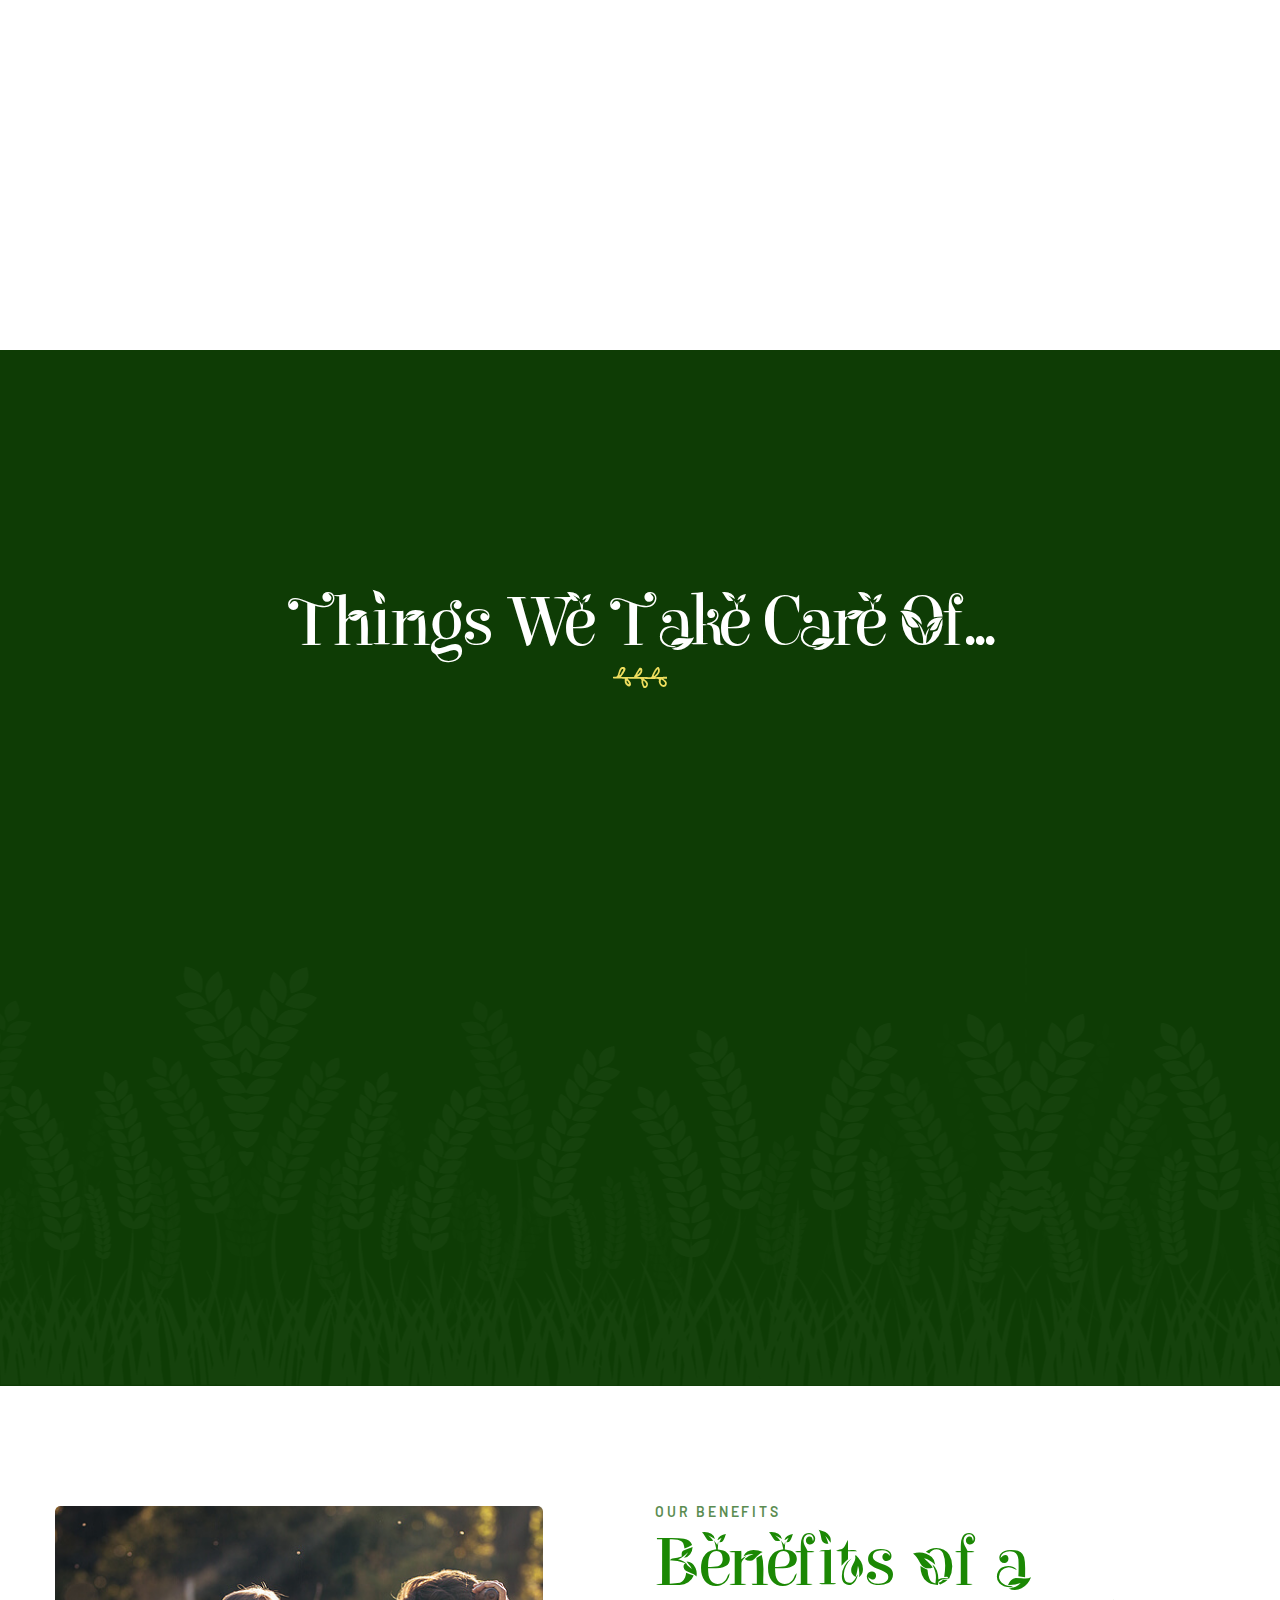
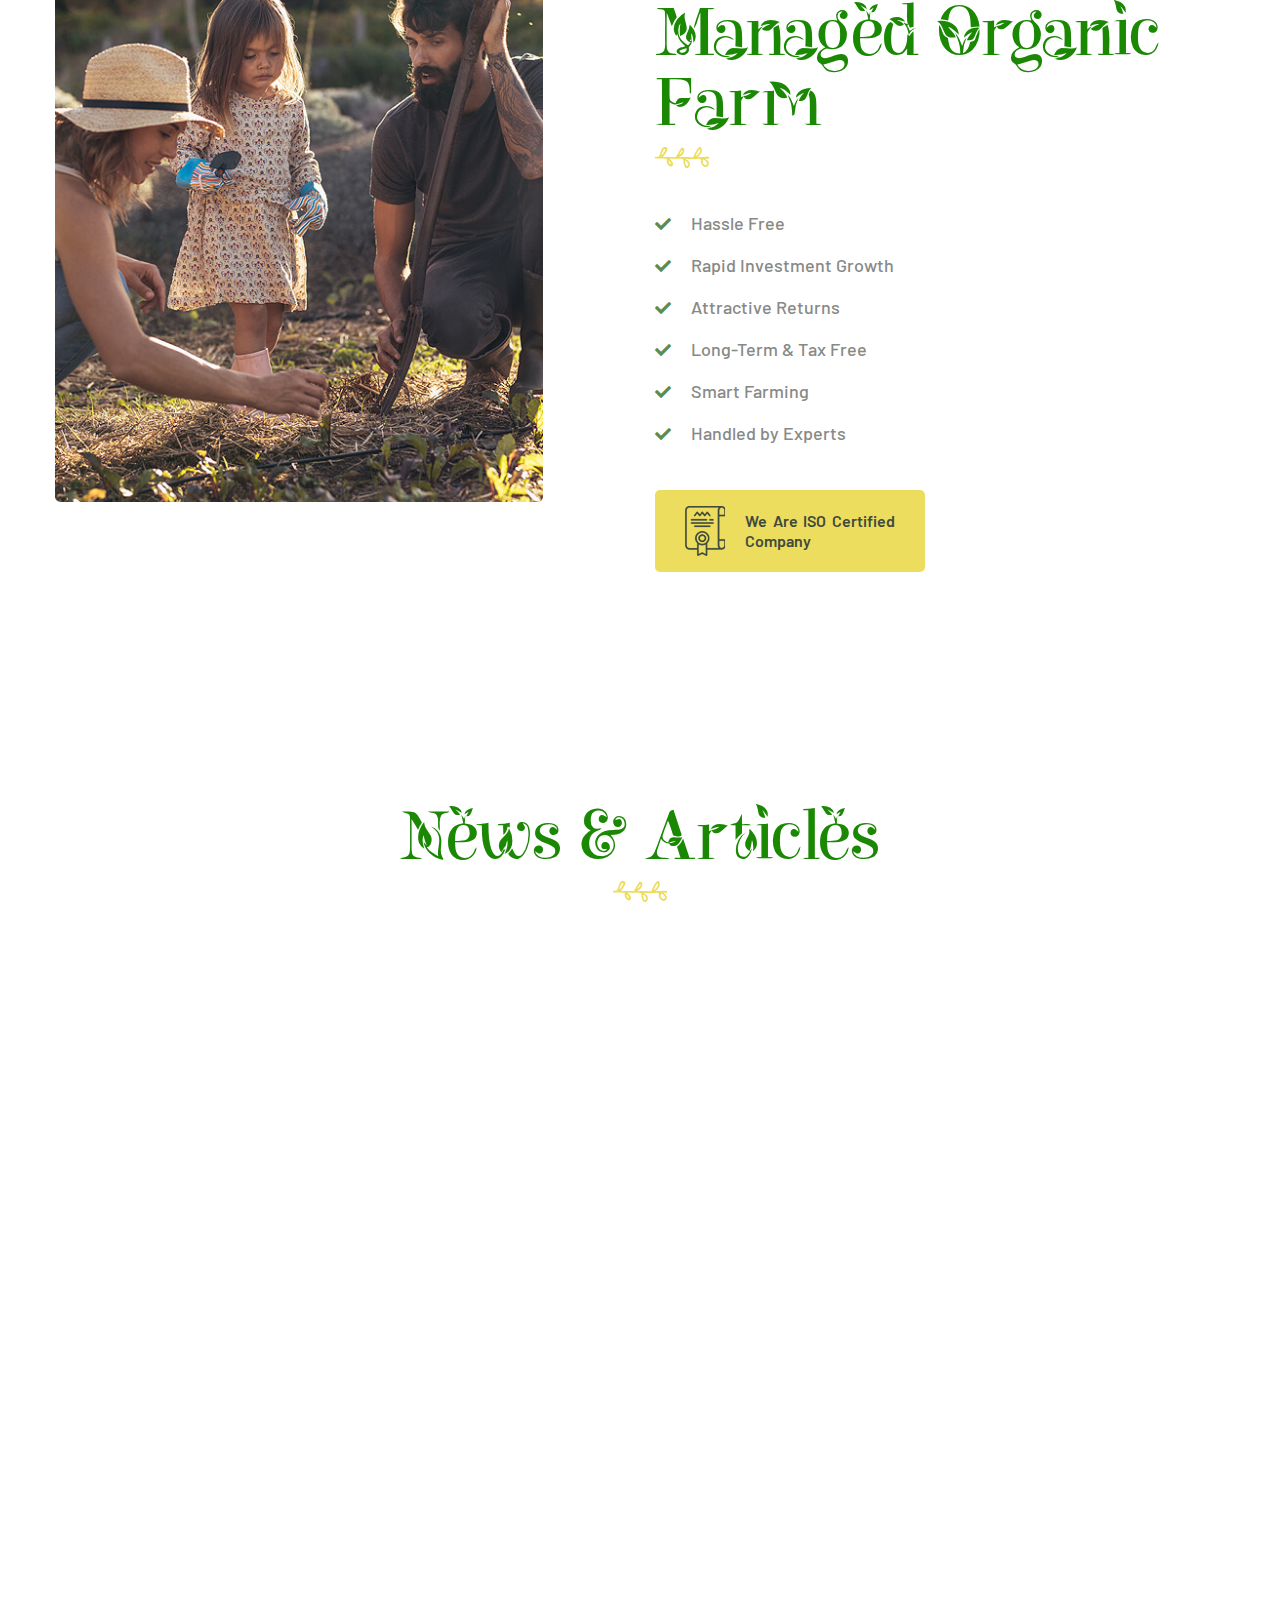
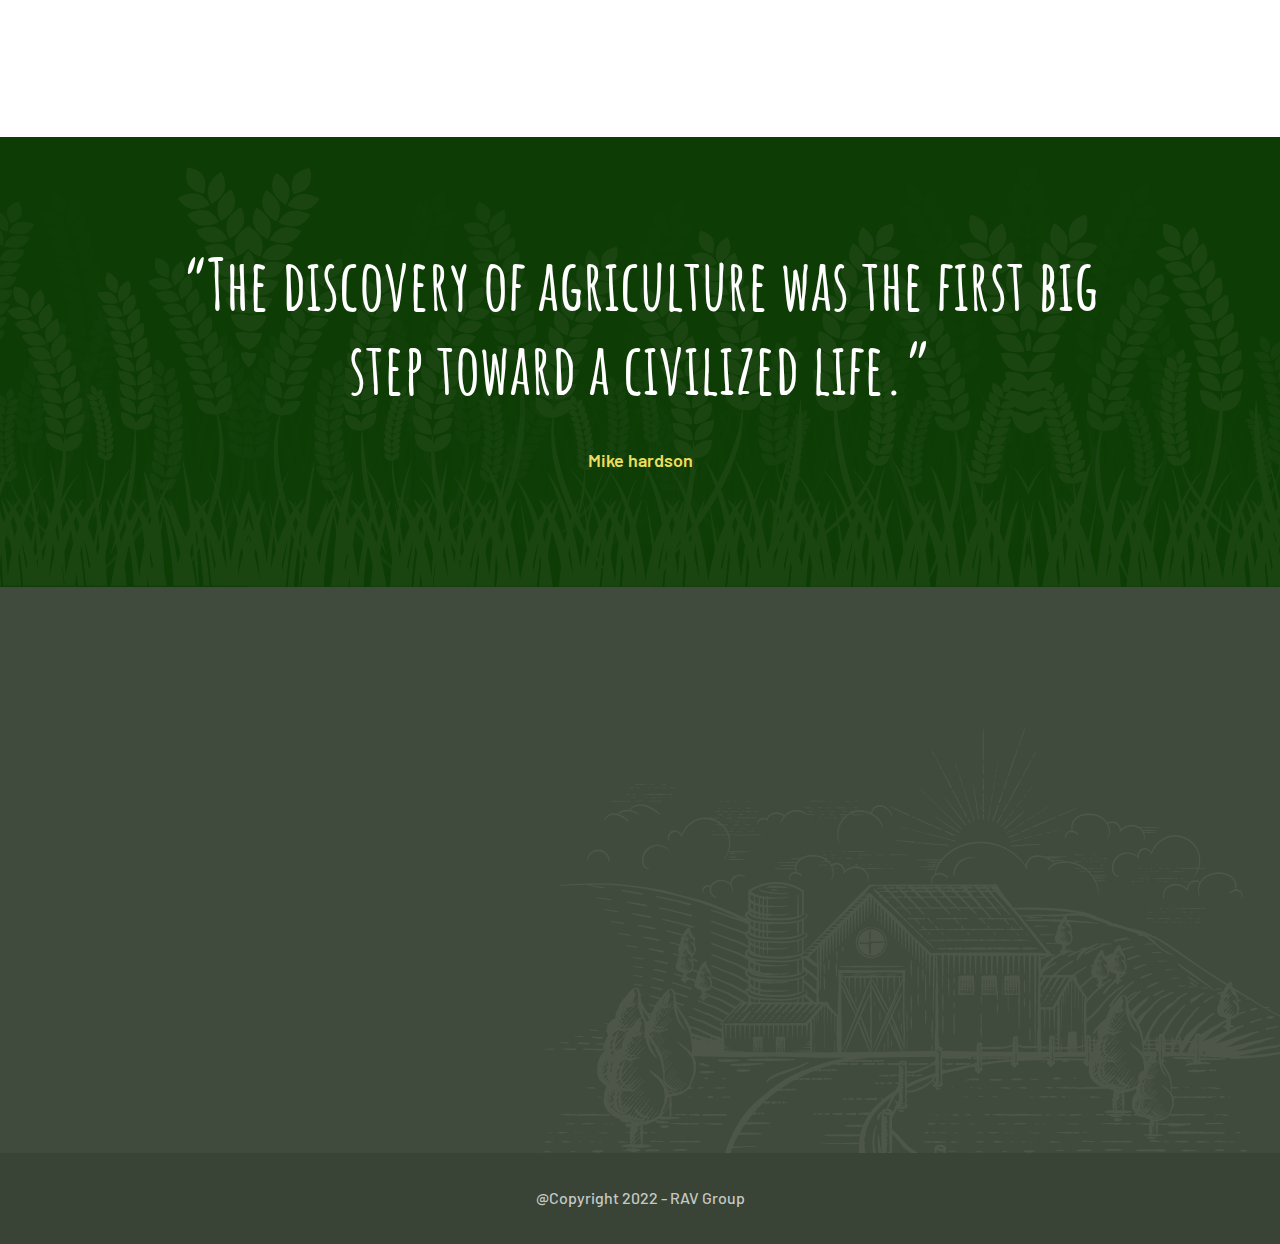
==== commit f46f16d8: "header,footer,fontweight changed, files removed" ====
--- a/index.html
+++ b/index.html
@@ -117,12 +117,12 @@
                                 </li>
                                 <li class="dropdown">
                                     <a href="#">Shop</a>
-                                    <ul>
+                                    <!-- <ul>
                                         <li><a href="product.html">Products</a></li>
                                         <li><a href="product-detail.html">Product Detail</a></li>
                                         <li><a href="cart.html">Cart</a></li>
                                         <li><a href="checkout.html">Checkout</a></li>
-                                    </ul><!-- /.sub-menu -->
+                                    </ul>/.sub-menu -->
                                 </li>
                                 <li>
                                     <a href="contact.html">Contact</a>
--- a/assets/css/style.css
+++ b/assets/css/style.css
@@ -120,7 +120,6 @@
     margin: 0;
     color: #1b8804;
     font-size: 70px;
-    font-weight: 700;
     font-family: var(--heading-font);
     line-height: 1em;
 }
@@ -364,7 +363,7 @@
     display: inline-block;
     width: 45px;
     height: 45px;
-    background: var(--thm-primary);
+    background: #40851a;
     position: fixed;
     bottom: 40px;
     right: 40px;
@@ -713,7 +712,7 @@
 --------------------------------------------------------------*/
 .main-nav__header-one {
     position: relative;
-    background: #f5f0e9;
+    background: #0e3c05;
 }
 .main-nav__header-one .container {
     position: relative;
@@ -3328,7 +3327,7 @@
     position: relative;
     display: block;
     padding: 240px 0 120px;
-    background: #19480b;
+    background: #0e3c05;
     margin-top: -120px;
 }
 .benefits_bg {
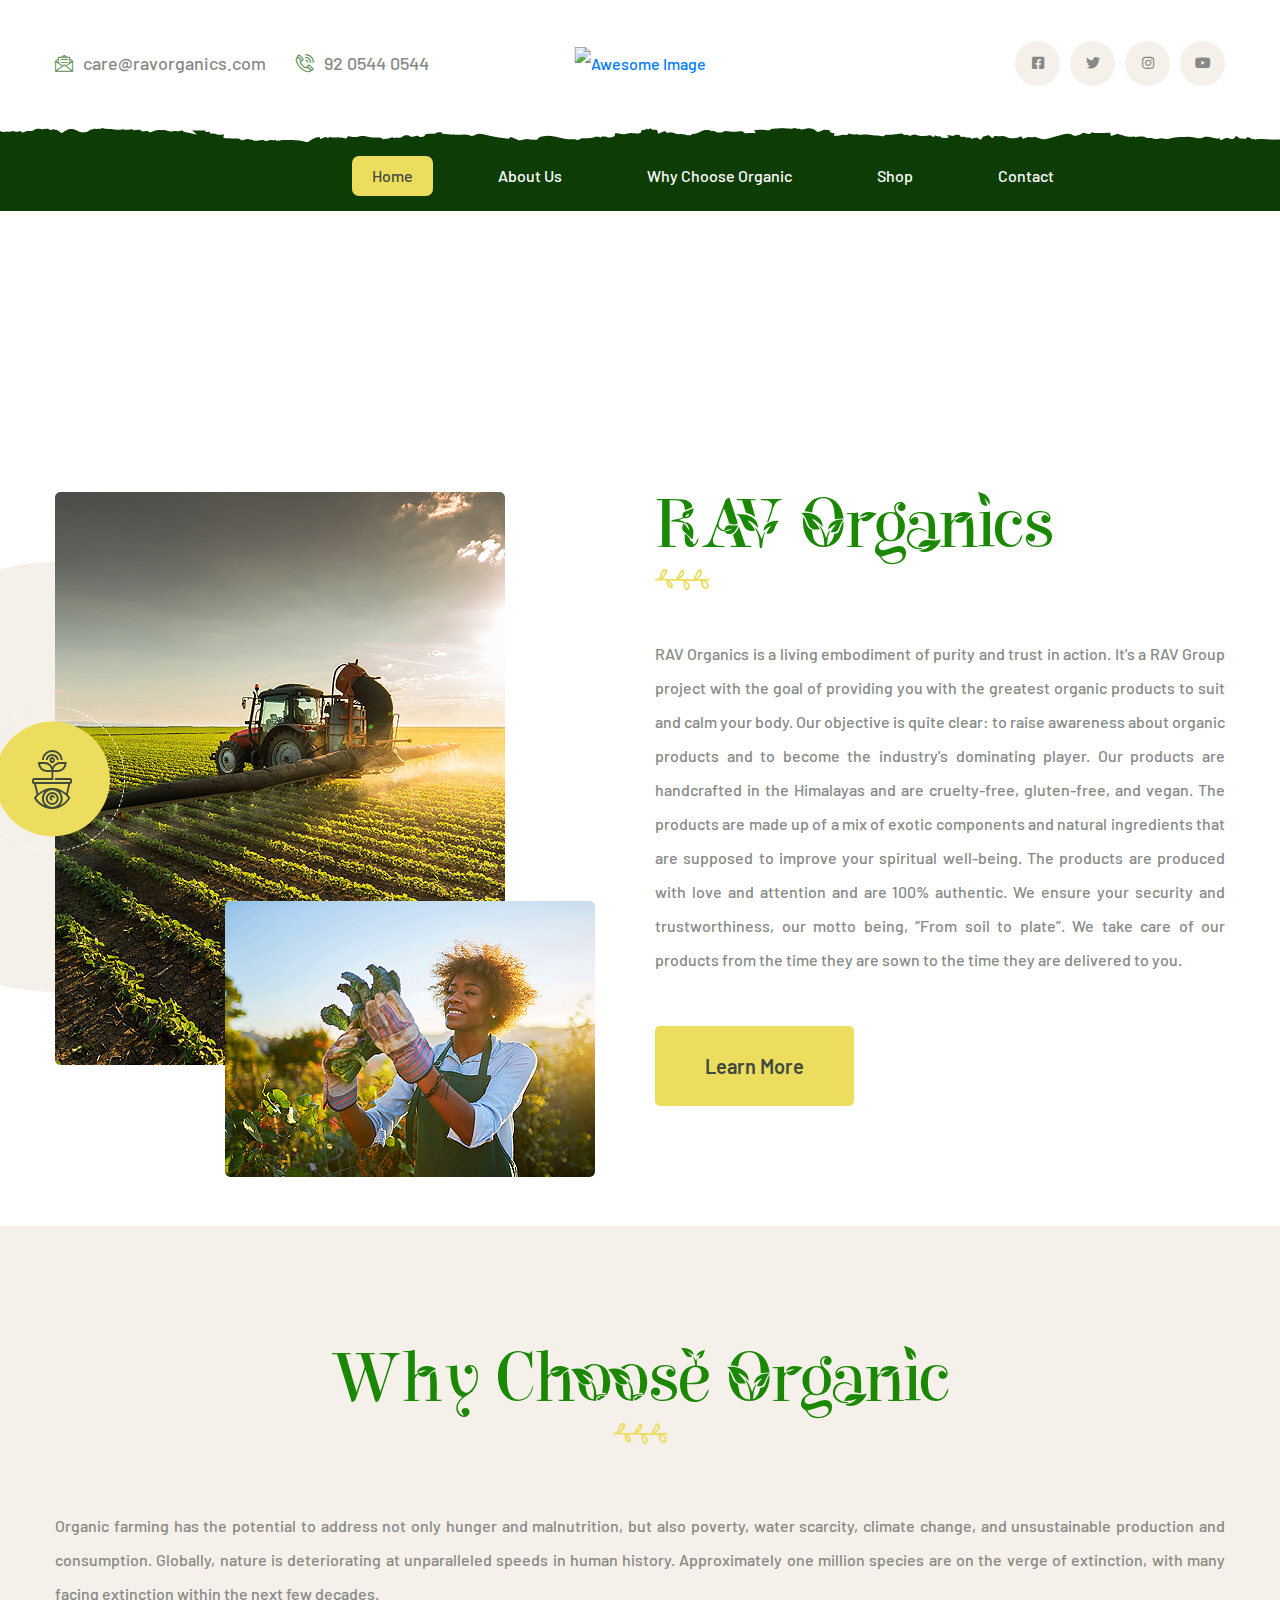
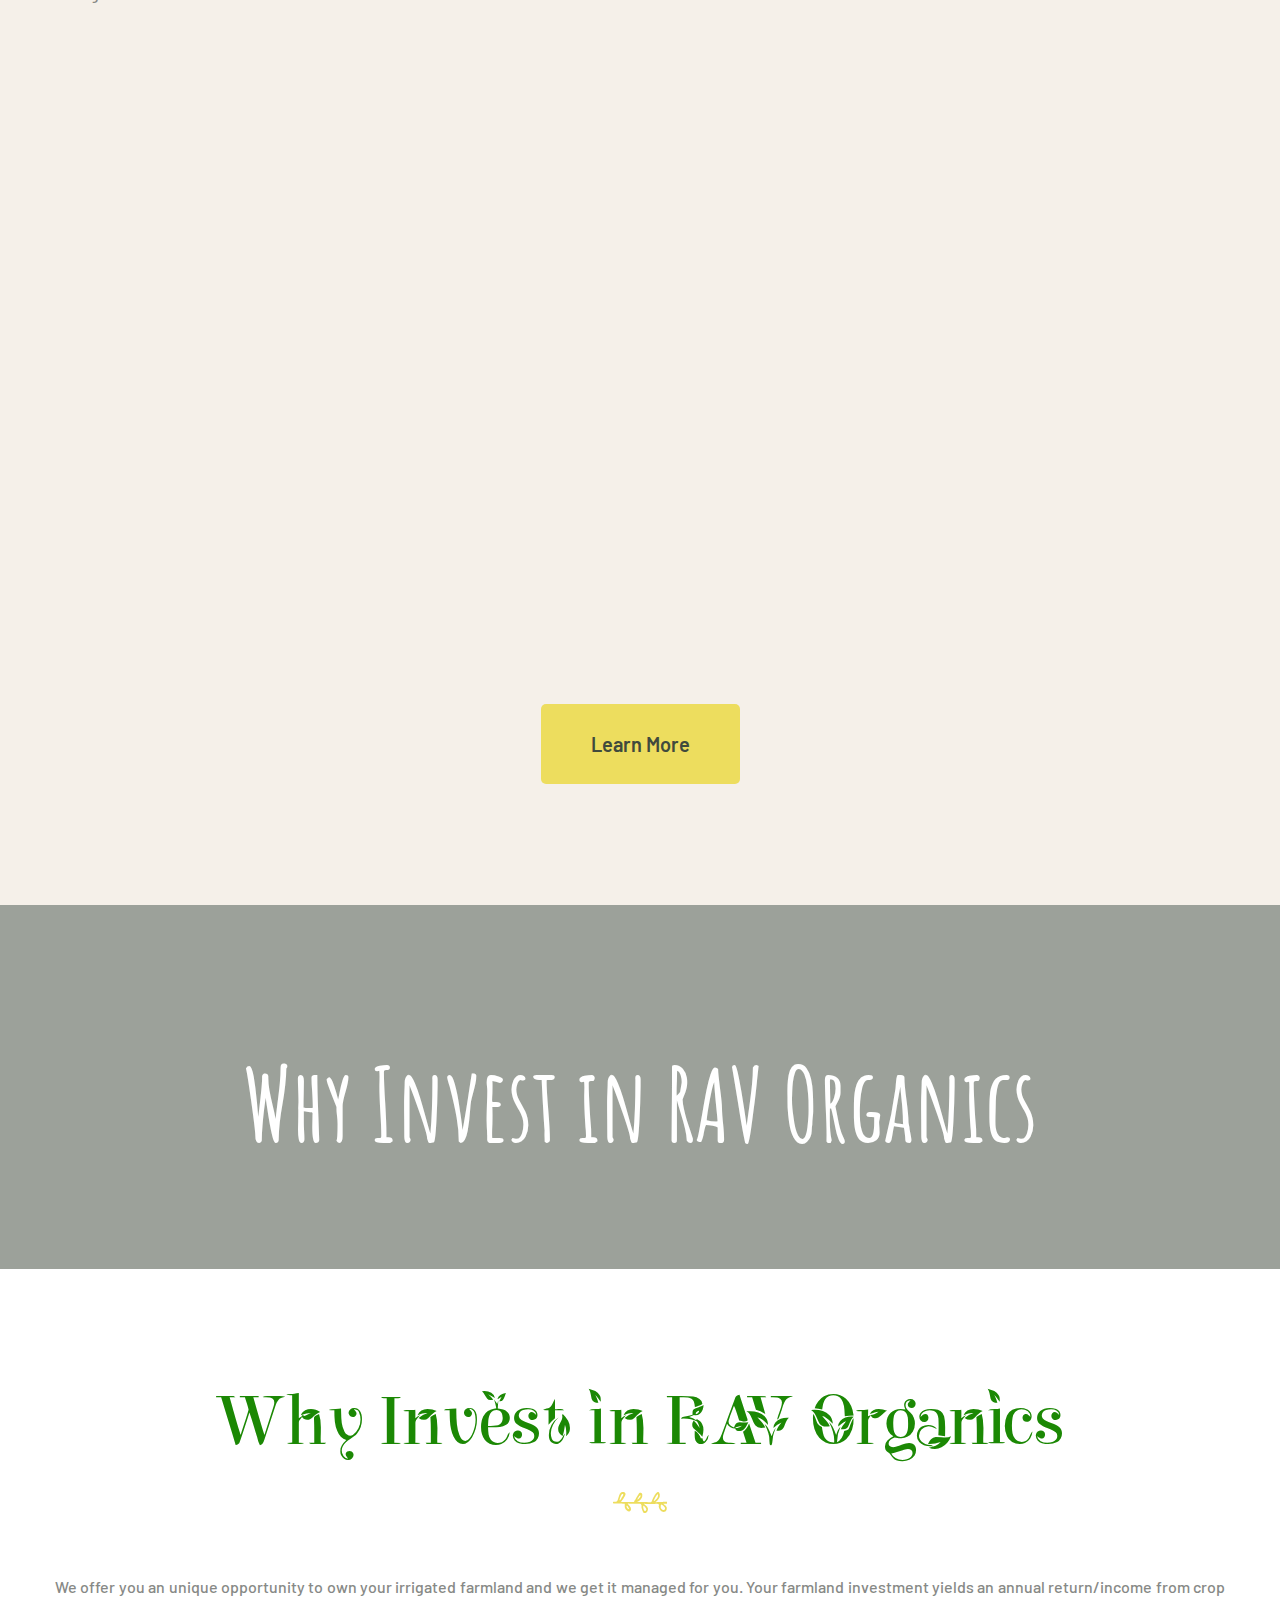
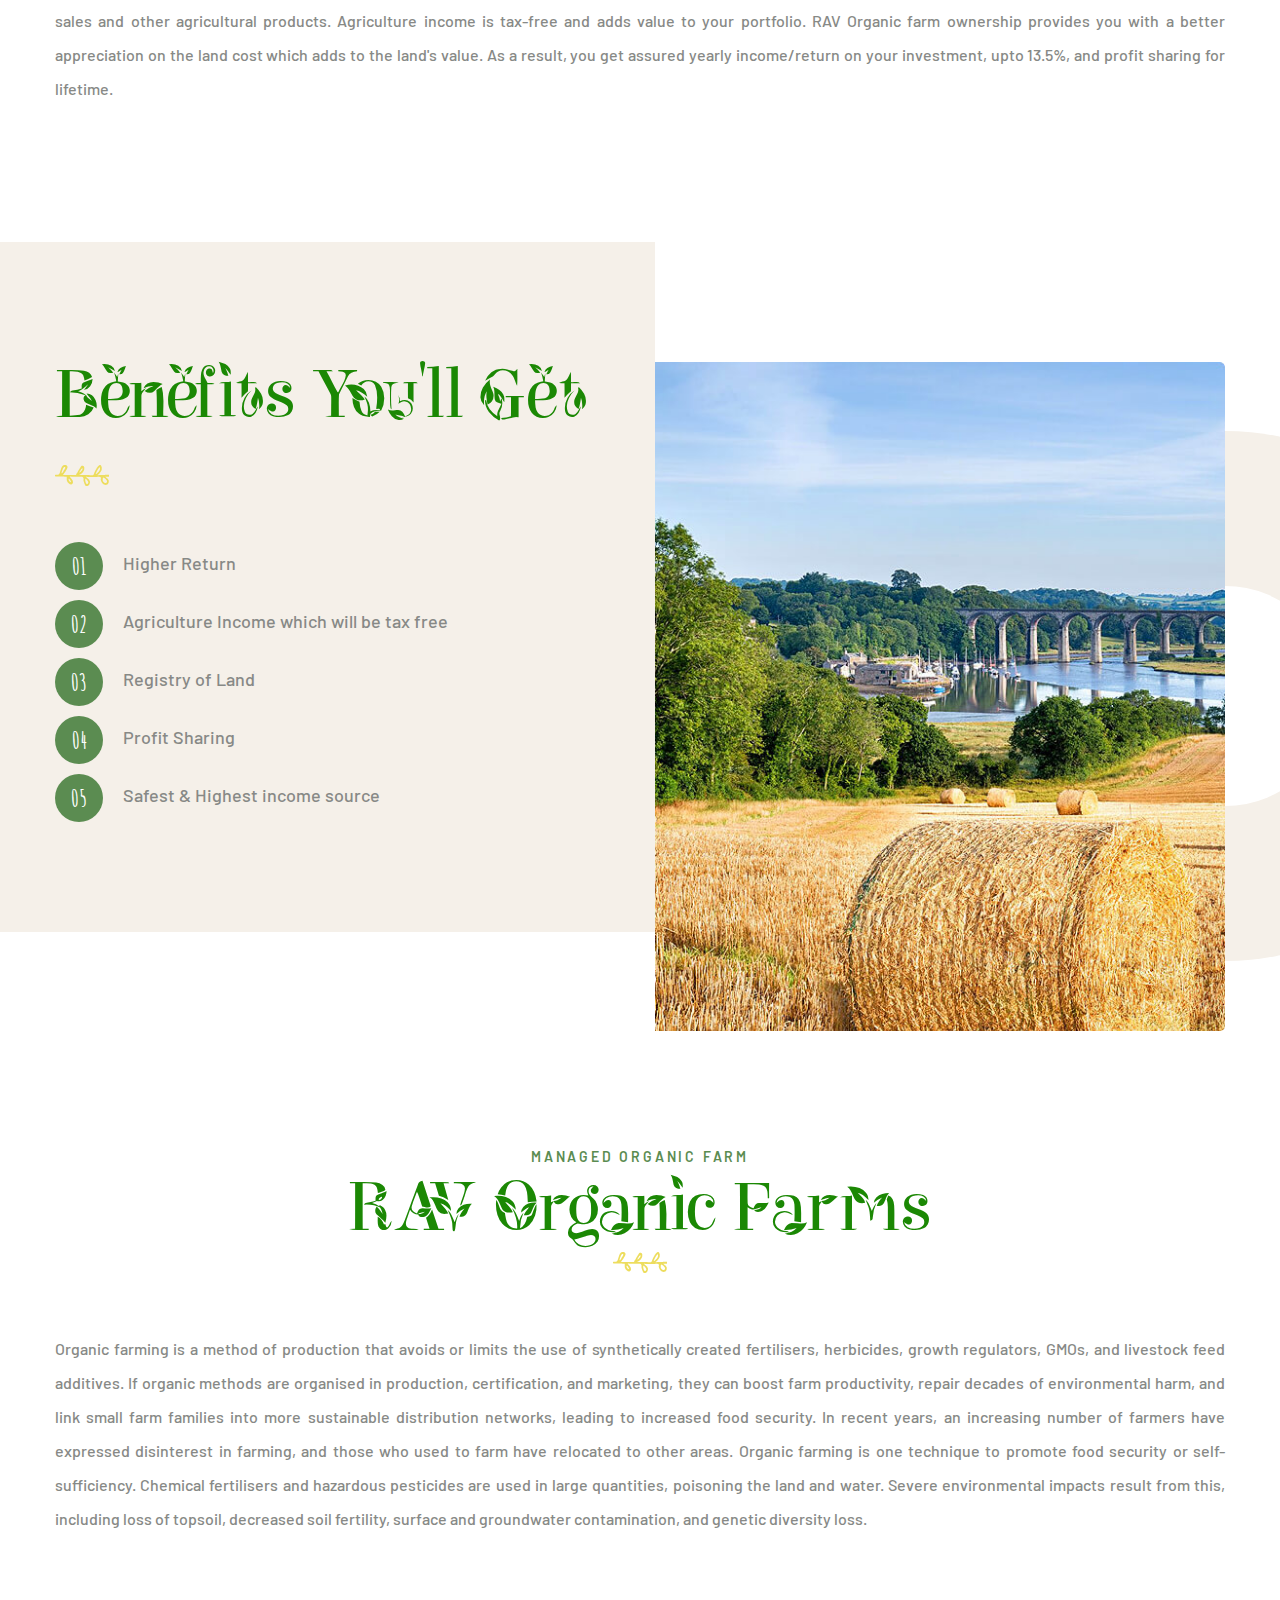
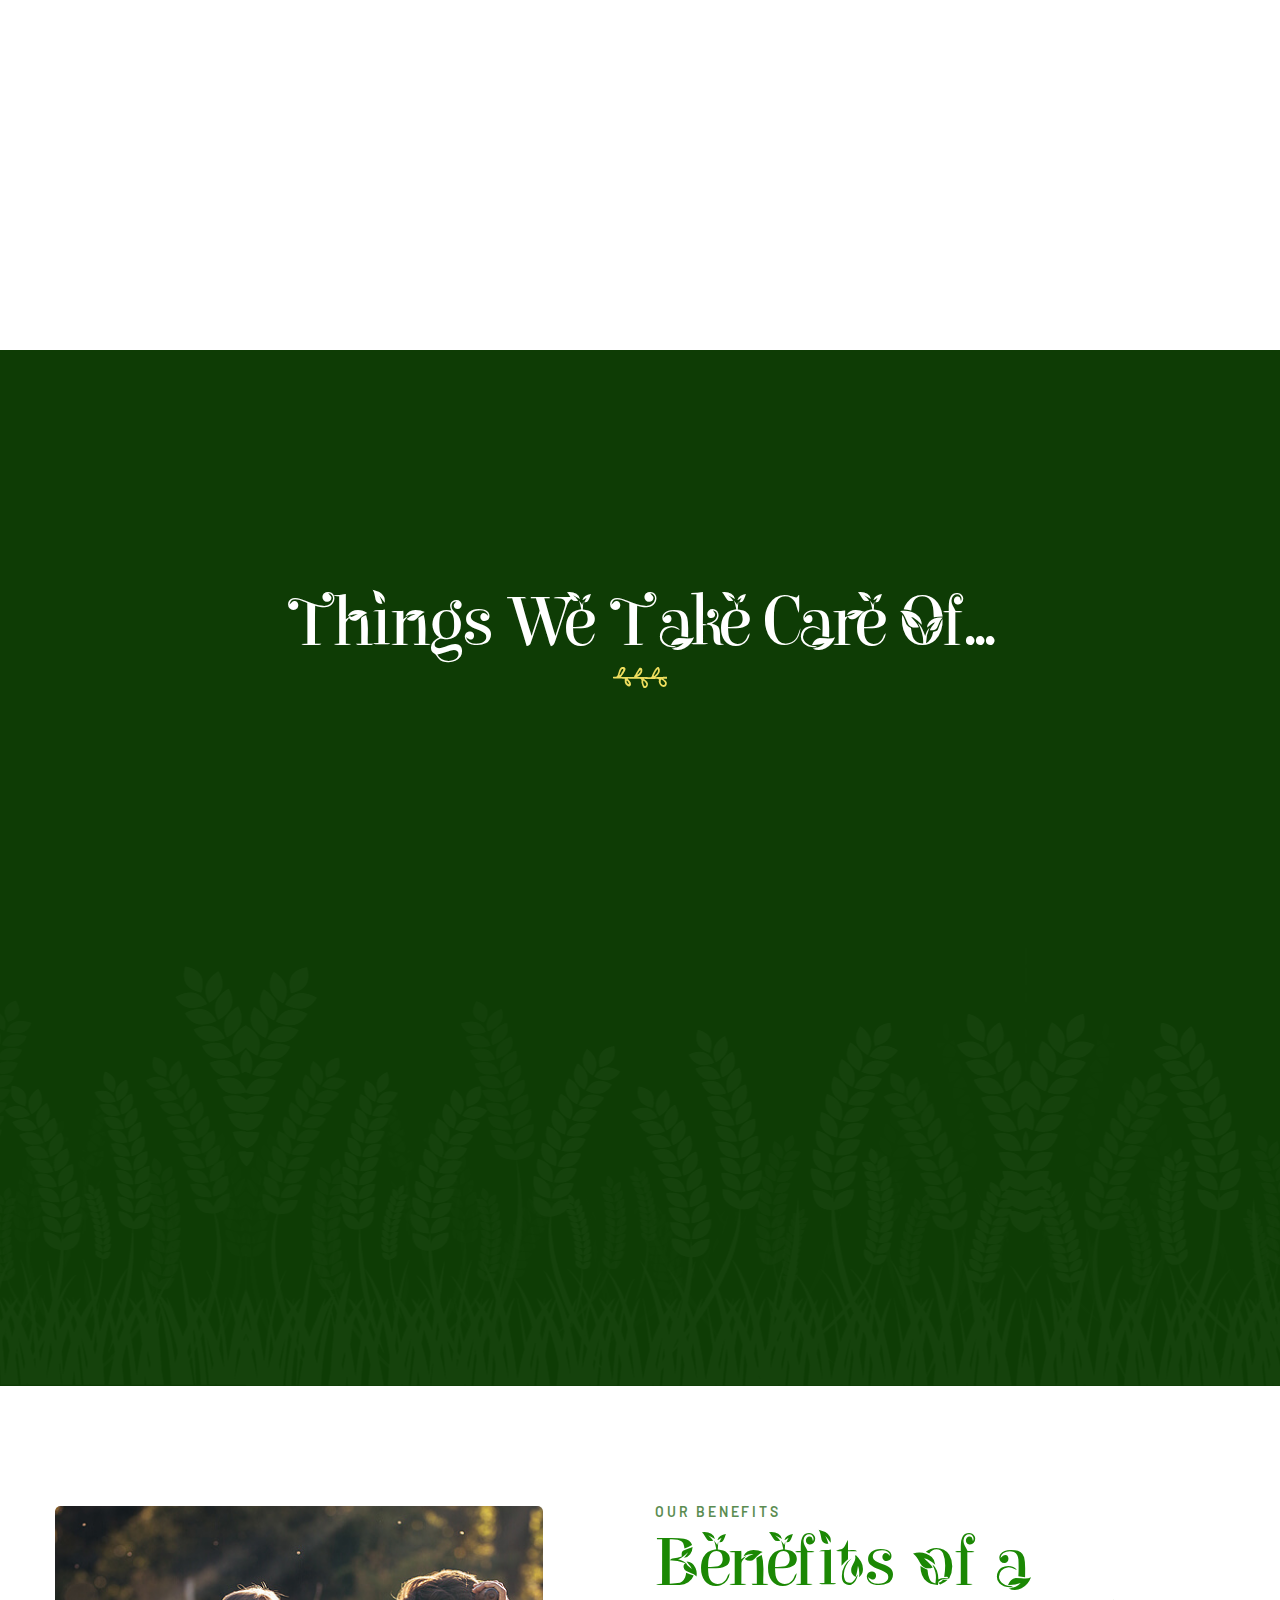
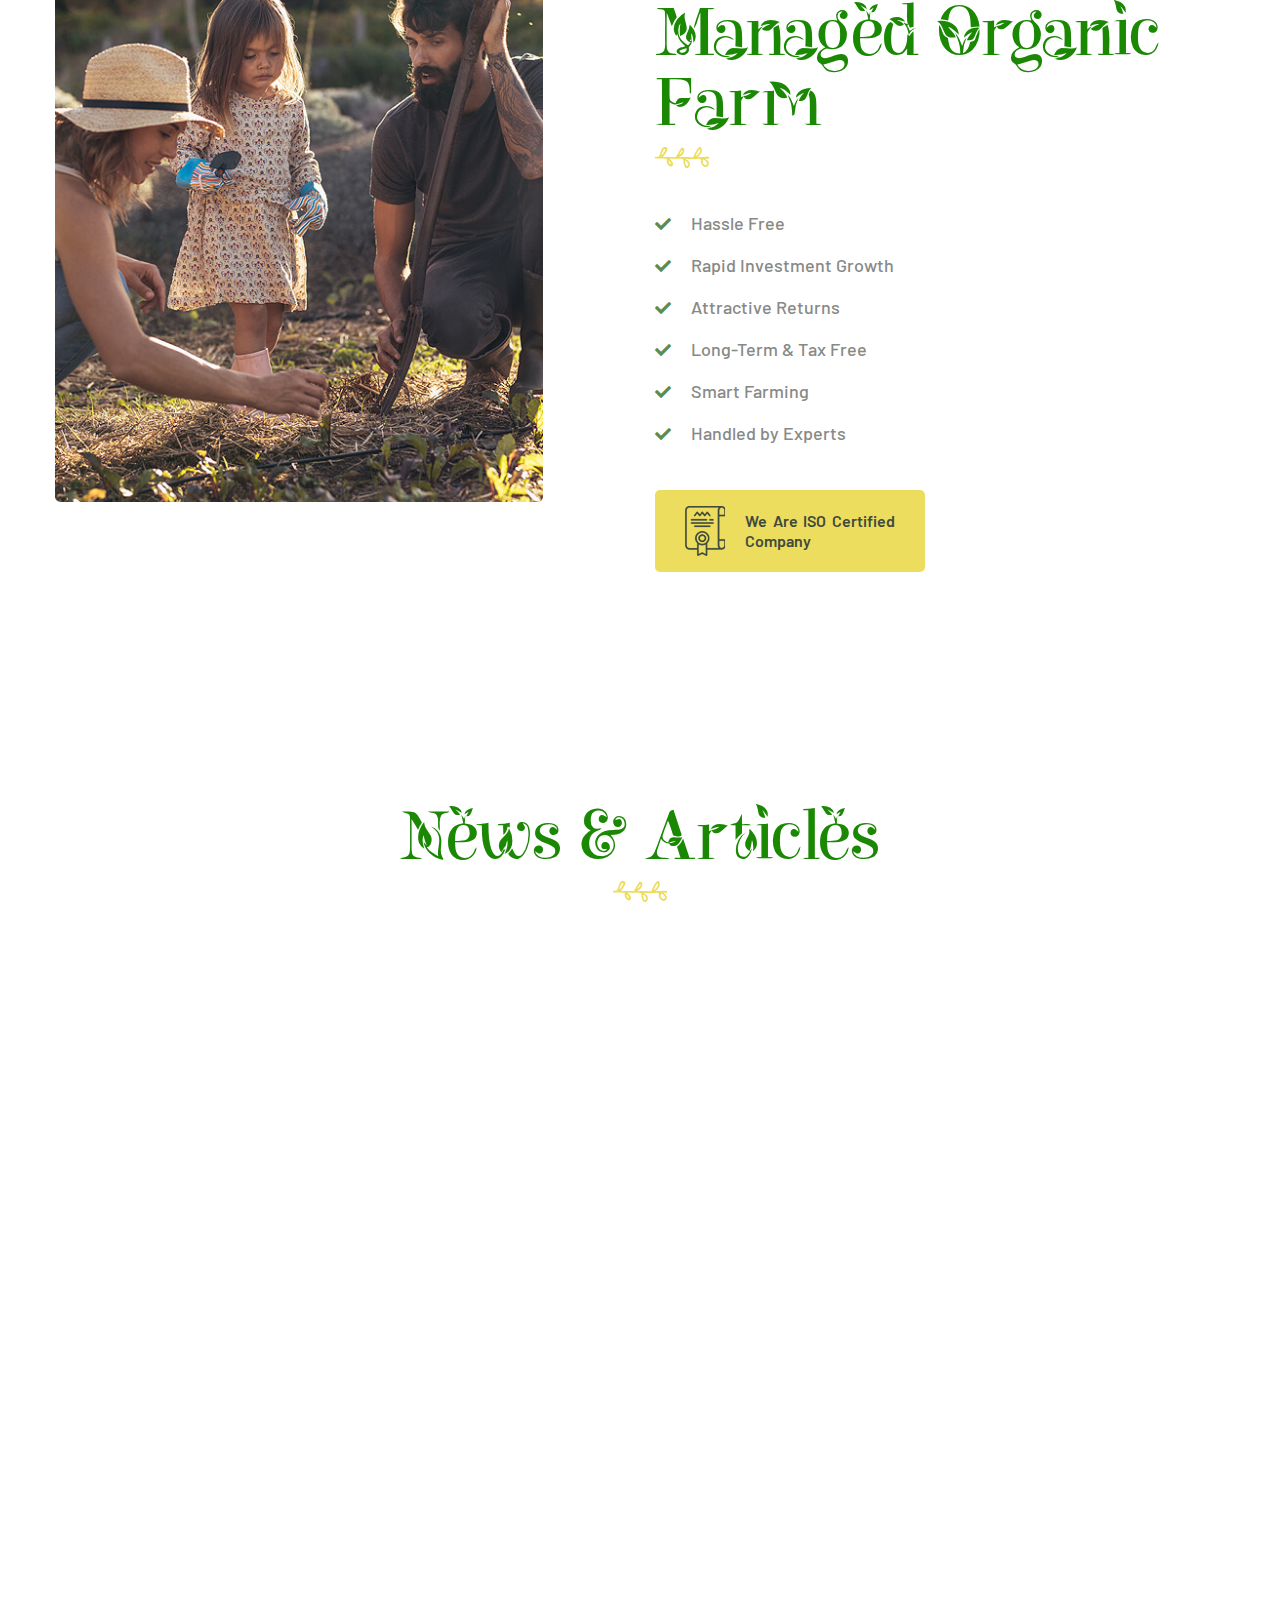
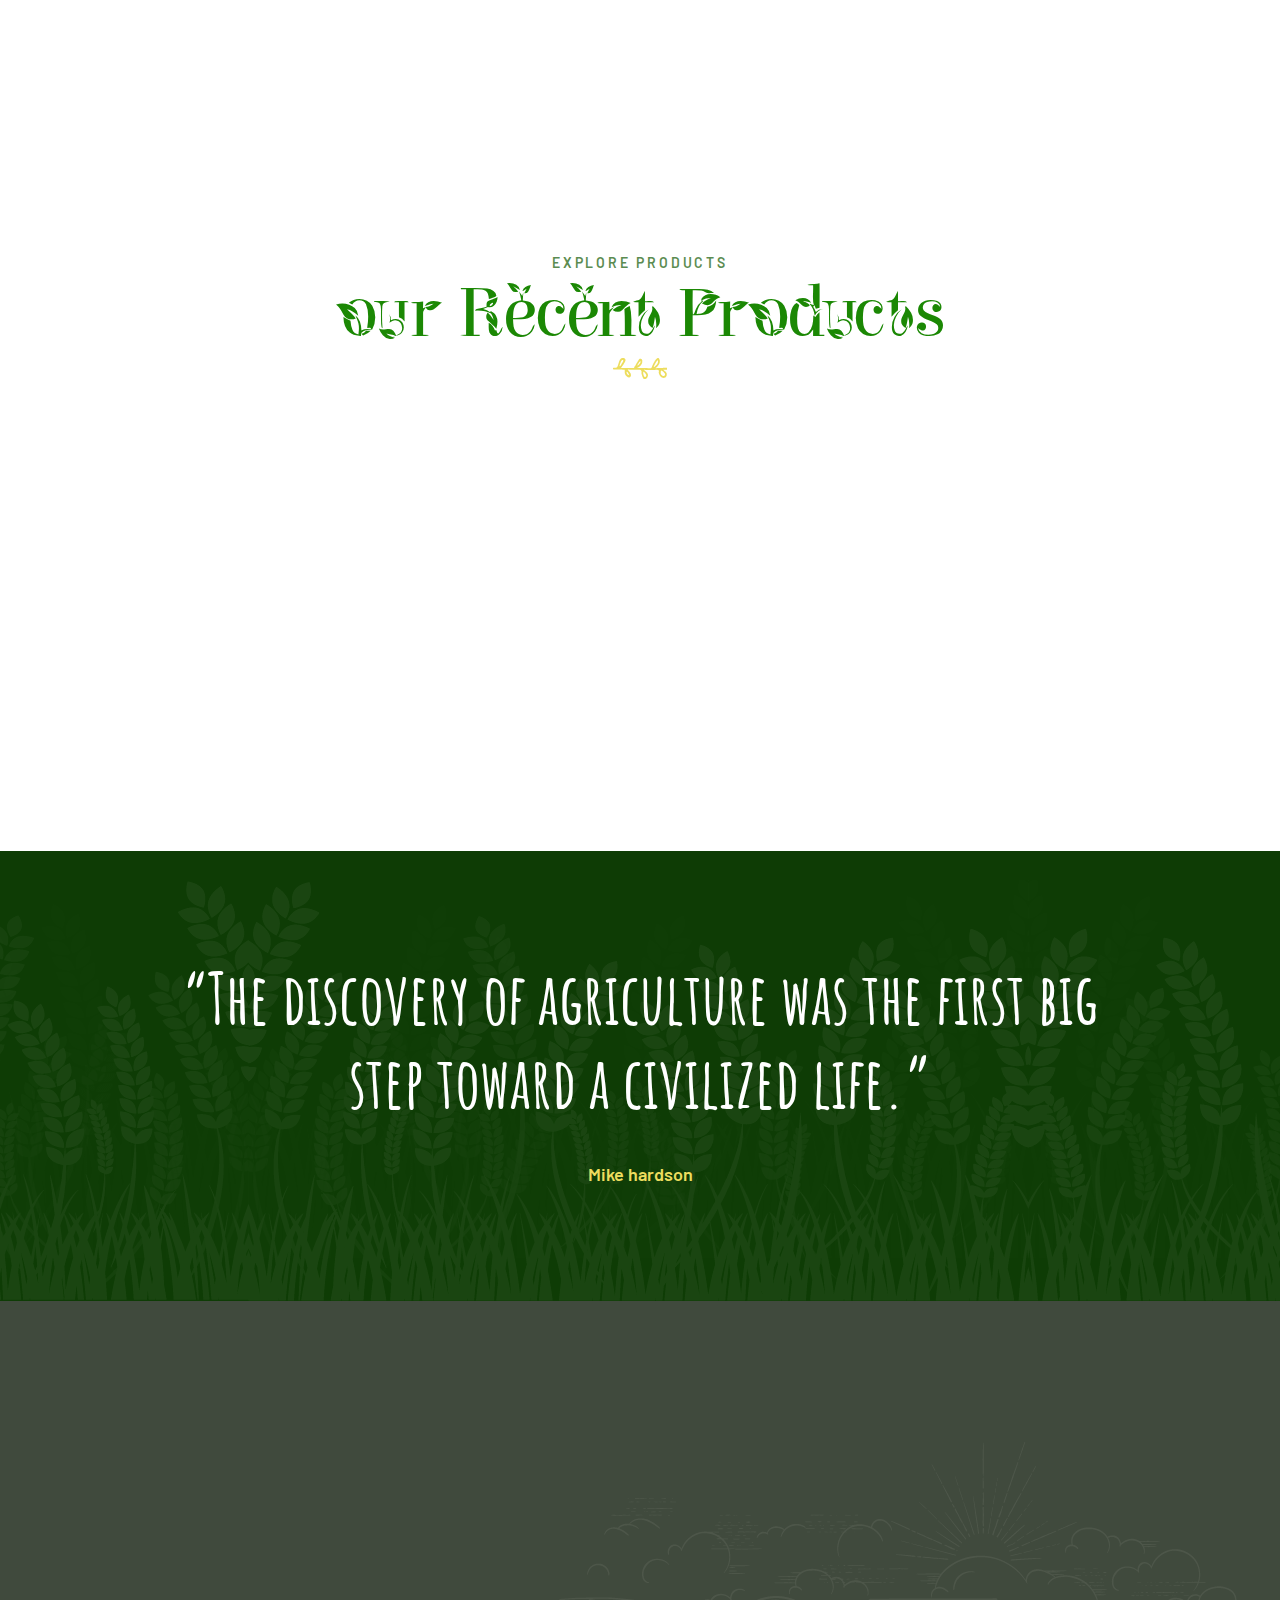
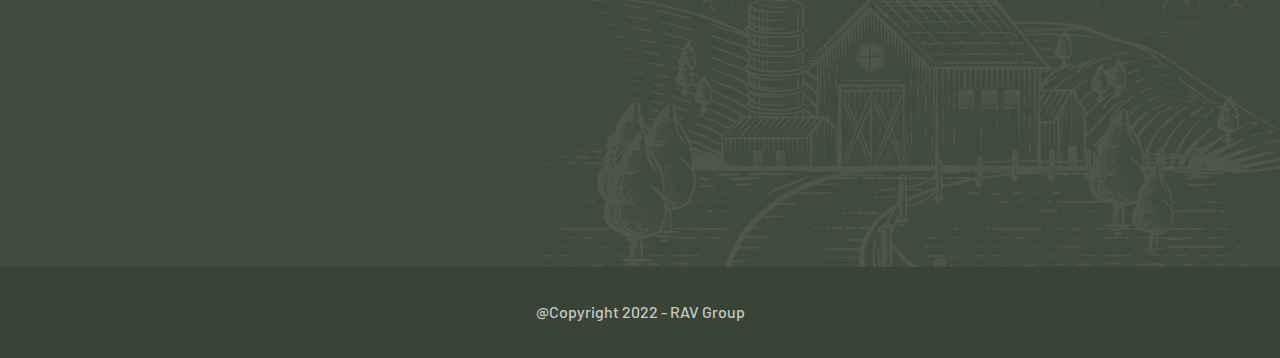
==== commit 0f26c67c: "Logo changed, product pages added(template)" ====
--- a/index.html
+++ b/index.html
@@ -64,7 +64,7 @@
                     </div>
                     <div class="topbar-one__middle">
                         <a href="index.html" class="main-nav__logo">
-                            <img src="assets/images/resources/logo.png" class="main-logo logo-res"
+                            <img src="assets/images/logo-organic.gif" class="main-logo logo-res"
                                 alt="Awesome Image" />
                         </a>
                     </div>
@@ -92,22 +92,6 @@
                             <ul class=" main-nav__navigation-box">
                                 <li class="dropdown current">
                                     <a href="index.html">Home</a>
-                                    <ul>
-                                        <li><a href="index.html">Home 01</a></li>
-                                        <li><a href="index2.html">Home 02</a></li>
-                                        <li><a href="index3.html">Home 03</a></li>
-                                        <li><a href="index4.html">Home 04</a></li>
-                                        <li><a href="index5.html">Home 05</a></li>
-                                        <li class="dropdown"><a href="#">Header Versions</a>
-                                            <ul>
-                                                <li><a href="index.html">Header 01</a></li>
-                                                <li><a href="index2.html">Header 02</a></li>
-                                                <li><a href="index3.html">Header 03</a></li>
-                                                <li><a href="index4.html">Header 04</a></li>
-                                                <li><a href="index5.html">Header 05</a></li>
-                                            </ul><!-- /.sub-menu -->
-                                        </li>
-                                    </ul><!-- /.sub-menu -->
                                 </li>
                                 <li>
                                     <a href="about-us.html">About Us</a>
@@ -116,13 +100,7 @@
                                     <a href="why-choose-organic.html">Why Choose Organic</a>
                                 </li>
                                 <li class="dropdown">
-                                    <a href="#">Shop</a>
-                                    <!-- <ul>
-                                        <li><a href="product.html">Products</a></li>
-                                        <li><a href="product-detail.html">Product Detail</a></li>
-                                        <li><a href="cart.html">Cart</a></li>
-                                        <li><a href="checkout.html">Checkout</a></li>
-                                    </ul>/.sub-menu -->
+                                    <a href="product.html" target="_blank">Shop</a>
                                 </li>
                                 <li>
                                     <a href="contact.html">Contact</a>
@@ -619,6 +597,86 @@
                             </div>
                         </div>
                     </div>
+                </div>
+            </div>
+        </section>
+
+
+        <section class="recent_project_three">
+            <div class="container-fullwidth">
+                <div class="block-title text-center">
+                    <p>explore products</p>
+                    <h3>our Recent Products</h3>
+                    <div class="leaf">
+                        <img src="assets/images/resources/leaf.png" alt="">
+                    </div>
+                </div>
+                <div class="recent_project_three_carousel owl-theme owl-carousel">
+                    <!--Item-->
+                    <div class="project_three_single wow fadeInUp" data-wow-delay="300ms">
+                        <div class="project_three_image">
+                            <img src="assets/images/project/project-3-img-1.jpg" alt="">
+                            <div class="project_three_content">
+                                <h2>organic<br>solutions</h2>
+                            </div>
+                            <div class="project_three_hover_box">
+                                <h2>Harvest<br>Innovations</h2>
+                                <p>There are many new variations of available<br>but majority is simple free text.</p>
+                                <div class="project_three_btn">
+                                    <a href="product.html" class="thm-btn project_three_btn_hover" target="blank">Read More</a>
+                                </div>
+                            </div>
+                        </div>
+                    </div>
+                    <!--Item-->
+                    <div class="project_three_single wow fadeInUp" data-wow-delay="600ms">
+                        <div class="project_three_image">
+                            <img src="assets/images/project/project-3-img-2.jpg" alt="">
+                            <div class="project_three_content">
+                                <h2>organic<br>solutions</h2>
+                            </div>
+                            <div class="project_three_hover_box">
+                                <h2>Harvest<br>Innovations</h2>
+                                <p>There are many new variations of available<br>but majority is simple free text.</p>
+                                <div class="project_three_btn">
+                                    <a href="product.html" class="thm-btn project_three_btn_hover" target="blank">Read More</a>
+                                </div>
+                            </div>
+                        </div>
+                    </div>
+                    <!--Item-->
+                    <div class="project_three_single wow fadeInUp" data-wow-delay="900ms">
+                        <div class="project_three_image">
+                            <img src="assets/images/project/project-3-img-3.jpg" alt="">
+                            <div class="project_three_content">
+                                <h2>organic<br>solutions</h2>
+                            </div>
+                            <div class="project_three_hover_box">
+                                <h2>Harvest<br>Innovations</h2>
+                                <p>There are many new variations of available<br>but majority is simple free text.</p>
+                                <div class="project_three_btn">
+                                    <a href="product.html" class="thm-btn project_three_btn_hover" target="blank">Read More</a>
+                                </div>
+                            </div>
+                        </div>
+                    </div>
+                    <!--Item-->
+                    <div class="project_three_single wow fadeInUp" data-wow-delay="1200ms">
+                        <div class="project_three_image">
+                            <img src="assets/images/project/project-3-img-4.jpg" alt="">
+                            <div class="project_three_content">
+                                <h2>organic<br>solutions</h2>
+                            </div>
+                            <div class="project_three_hover_box">
+                                <h2>Harvest<br>Innovations</h2>
+                                <p>There are many new variations of available<br>but majority is simple free text.</p>
+                                <div class="project_three_btn">
+                                    <a href="product.html" class="thm-btn project_three_btn_hover" target="blank">Read More</a>
+                                </div>
+                            </div>
+                        </div>
+                    </div>
+
                 </div>
             </div>
         </section>
--- a/assets/css/style.css
+++ b/assets/css/style.css
@@ -151,7 +151,7 @@
 }
 
 .thm-btn:hover {
-    background-color: var(--thm-primary);
+    background-color: #40851a;
     color: #ffffff;
 }
 
@@ -7550,7 +7550,7 @@
     left: -10000px;
     bottom: 0;
     right: 0;
-    background: var(--thm-primary);
+    background: #0e3c05;
     z-index: -1;
 }
 .contact-one__form__wrap .block-title {
@@ -8286,7 +8286,6 @@
 .addto-cart-box {
     position: relative;
     display: block;
-    margin-left: 40px;
     padding-right: 10px;
 }
 .addto-cart-box button.thm-btn {
@@ -9958,19 +9957,19 @@
 }
 
 .logo-res {
-    width: 10vw;
+    width: 16vw;
 }
 
 @media (max-width: 1200px) {
     .logo-res {
-        width: 20vw;
+        width: 19vw;
     }
     
 }
 
 @media (min-width: 1440px ) {
     .logo-res {
-        width: 8vw;
+        width: 11vw;
     }
 }
 
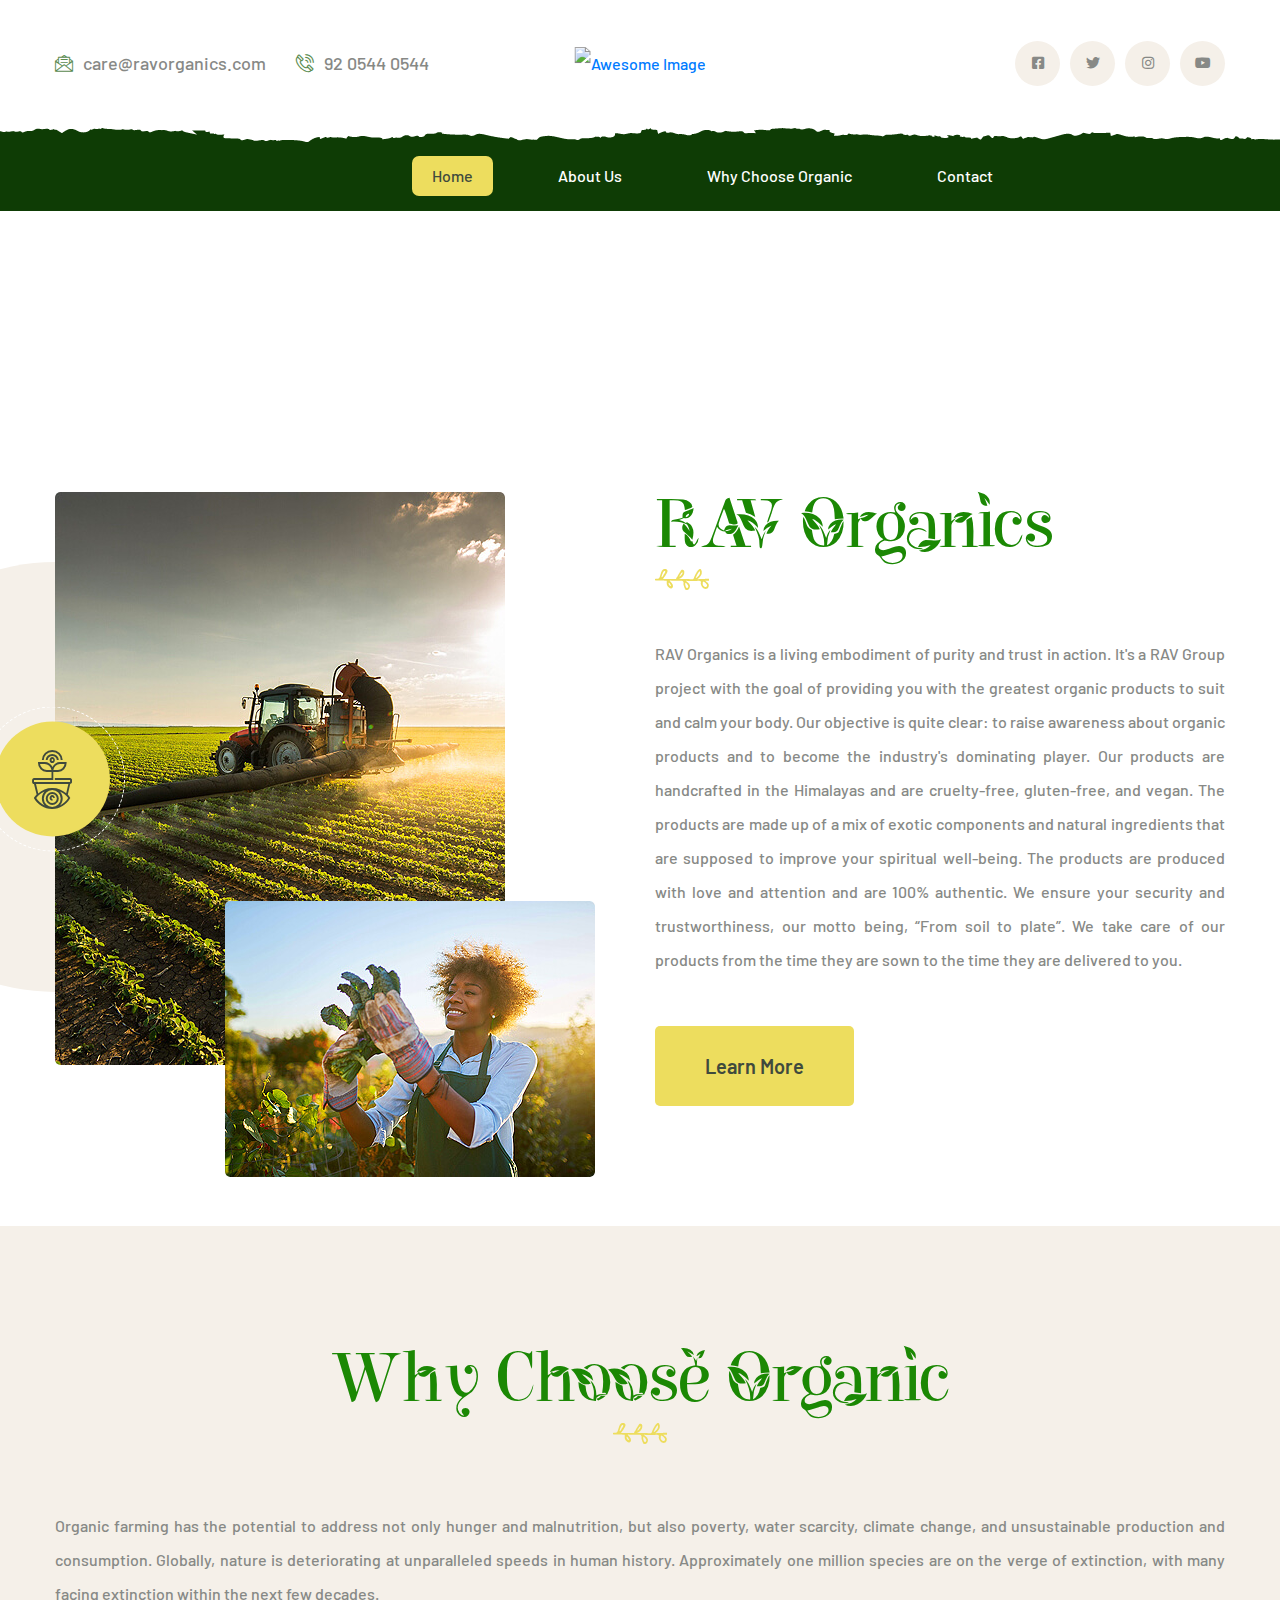
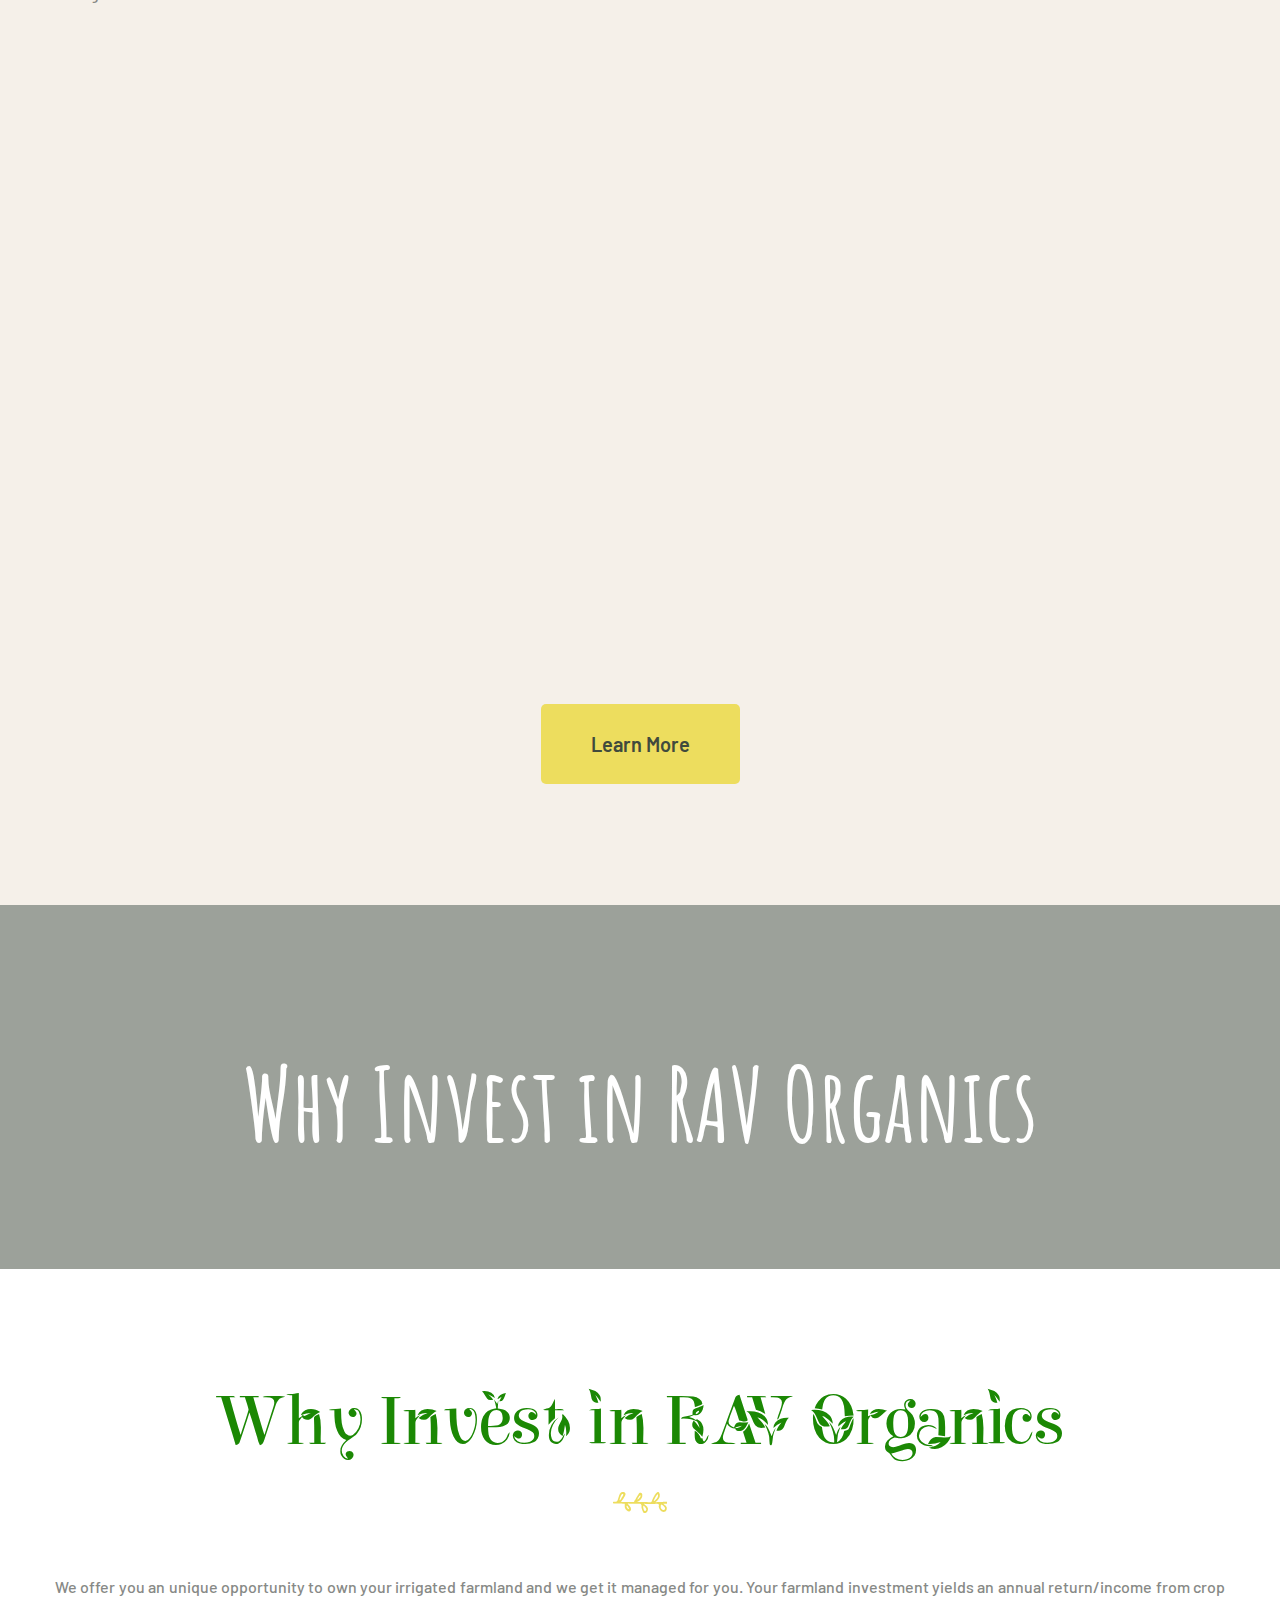
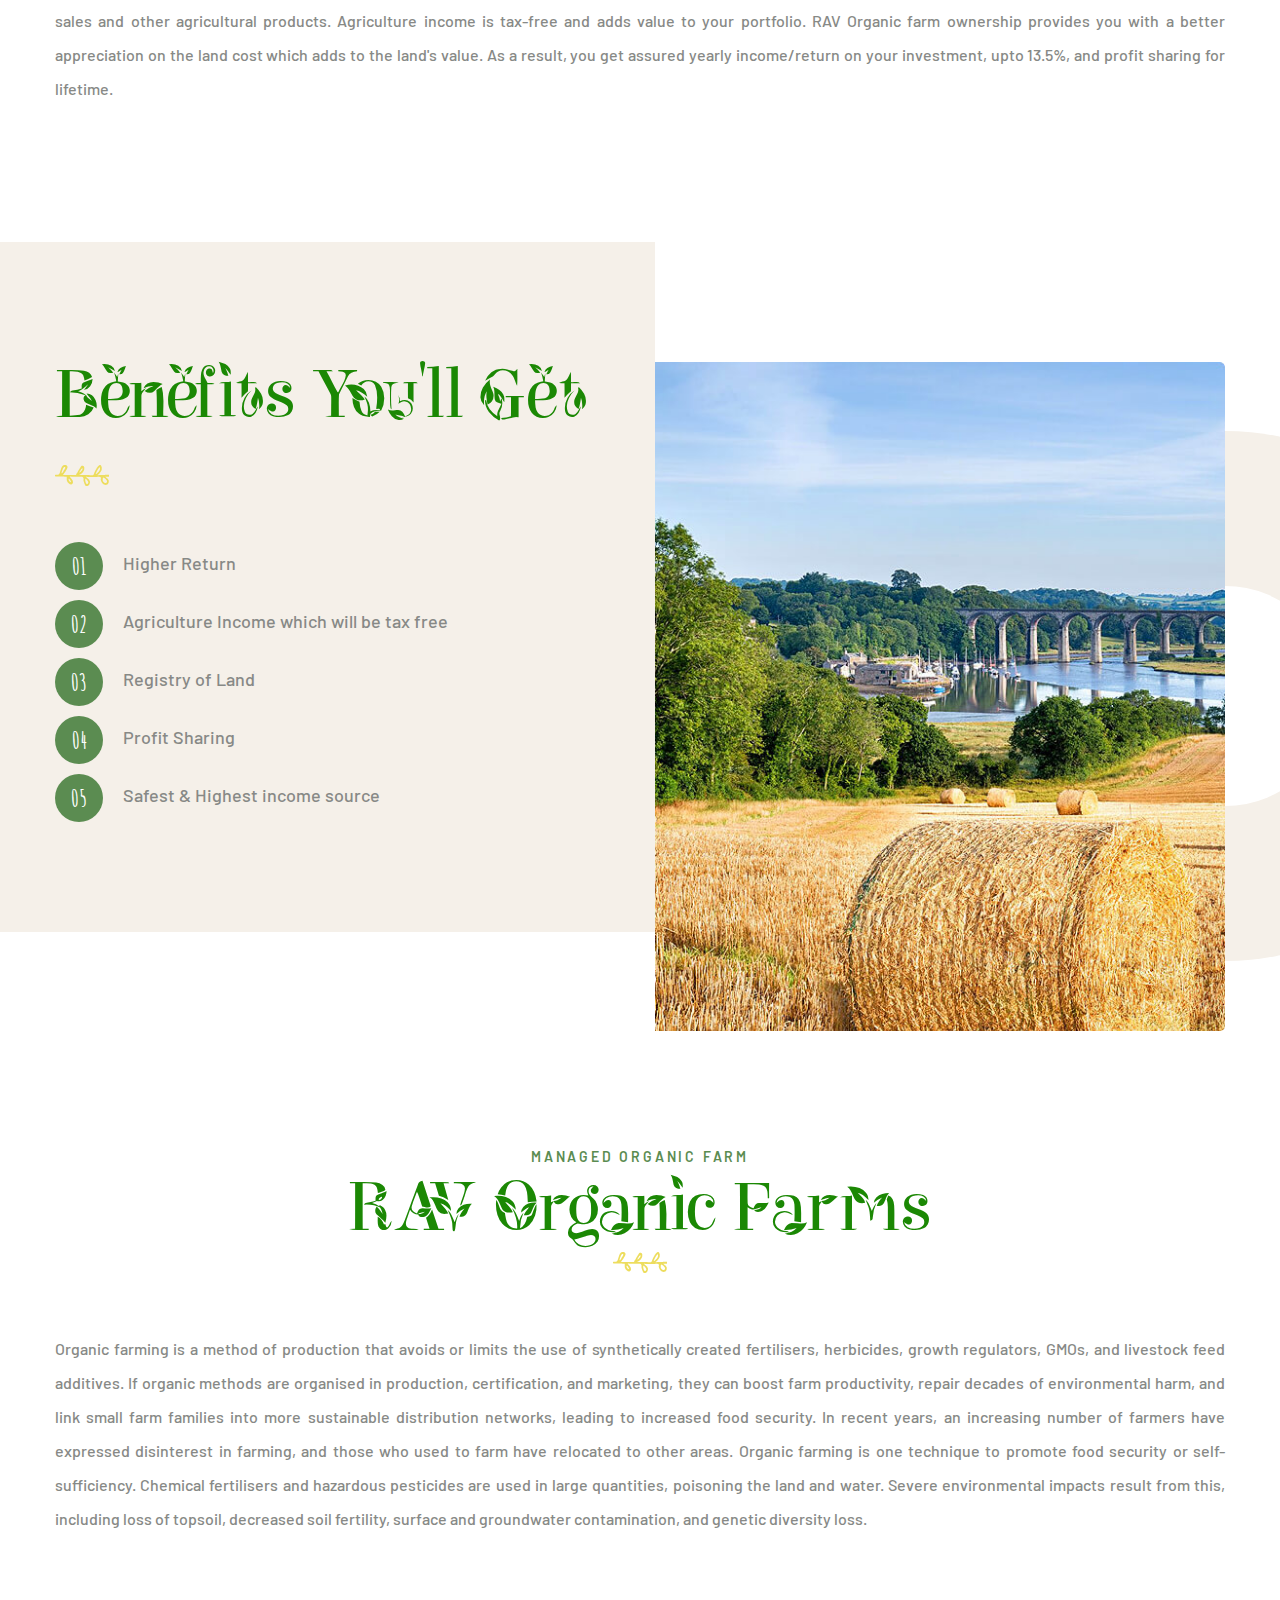
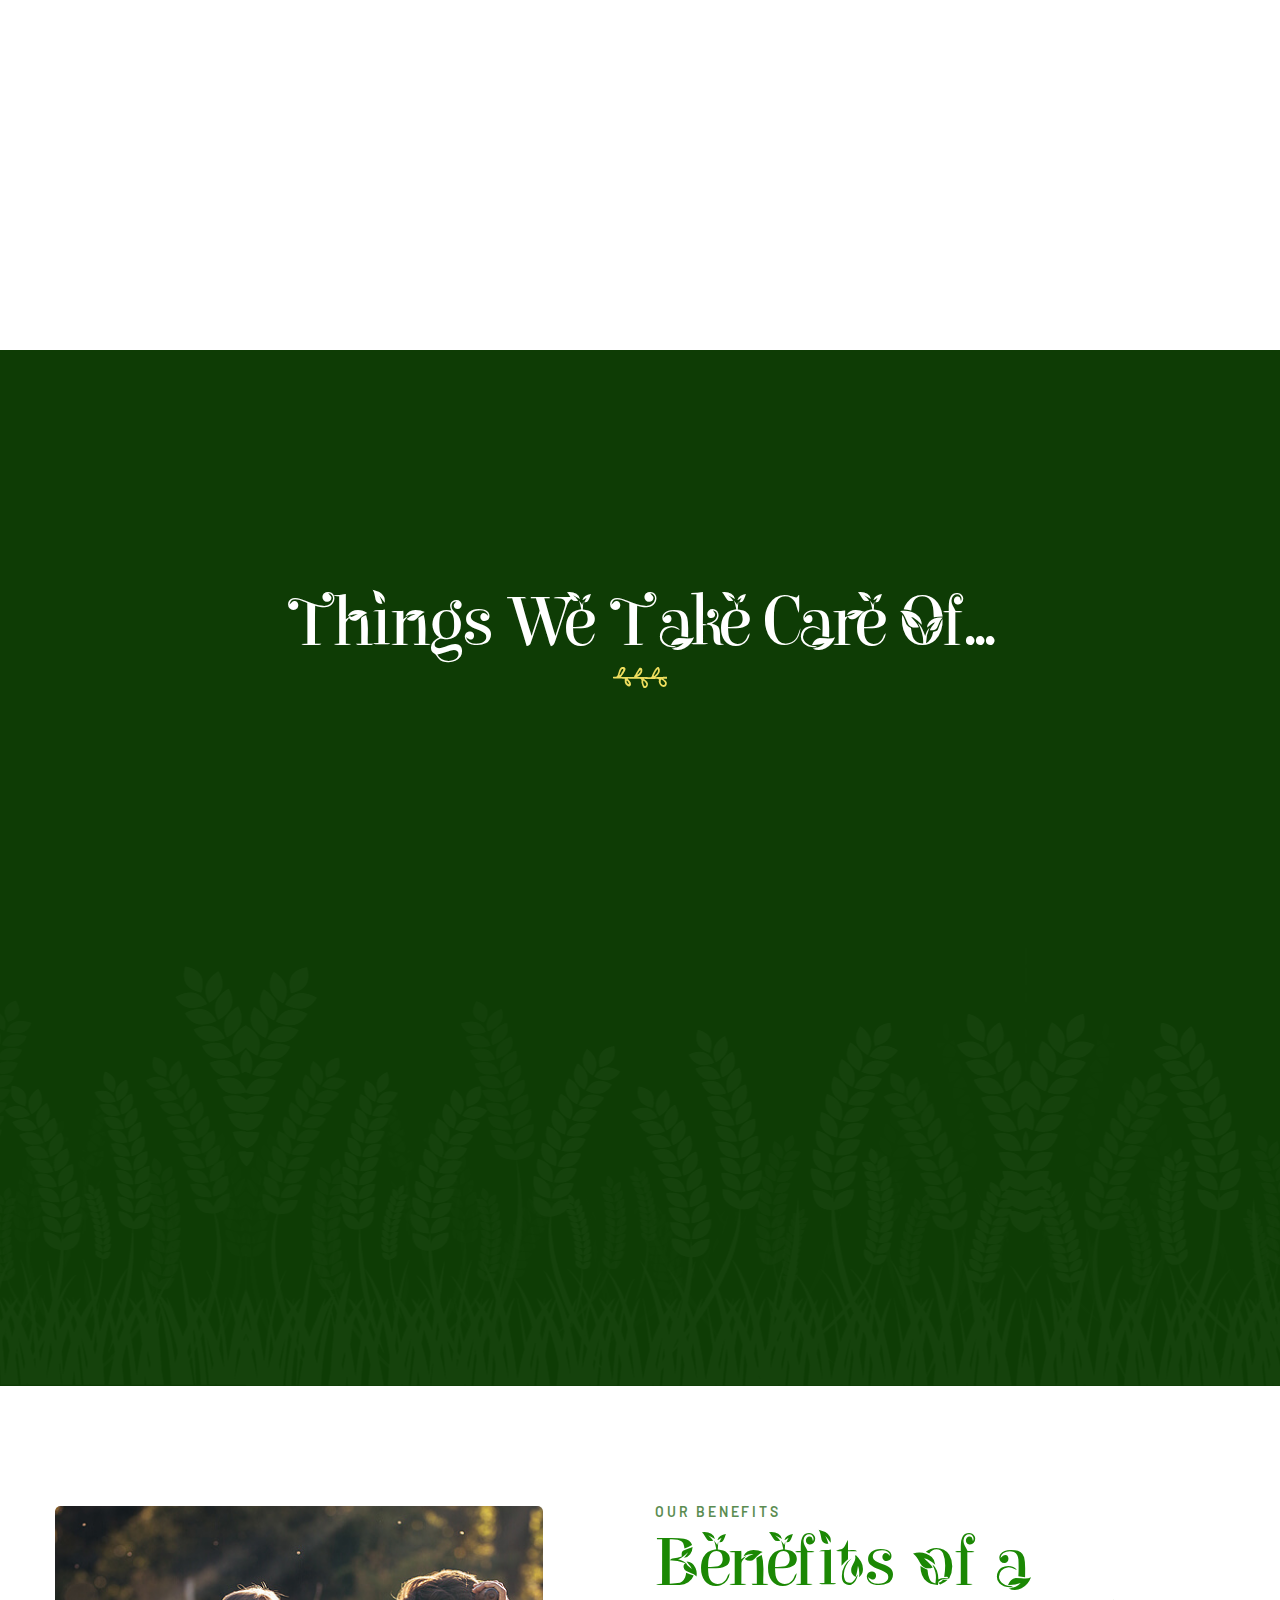
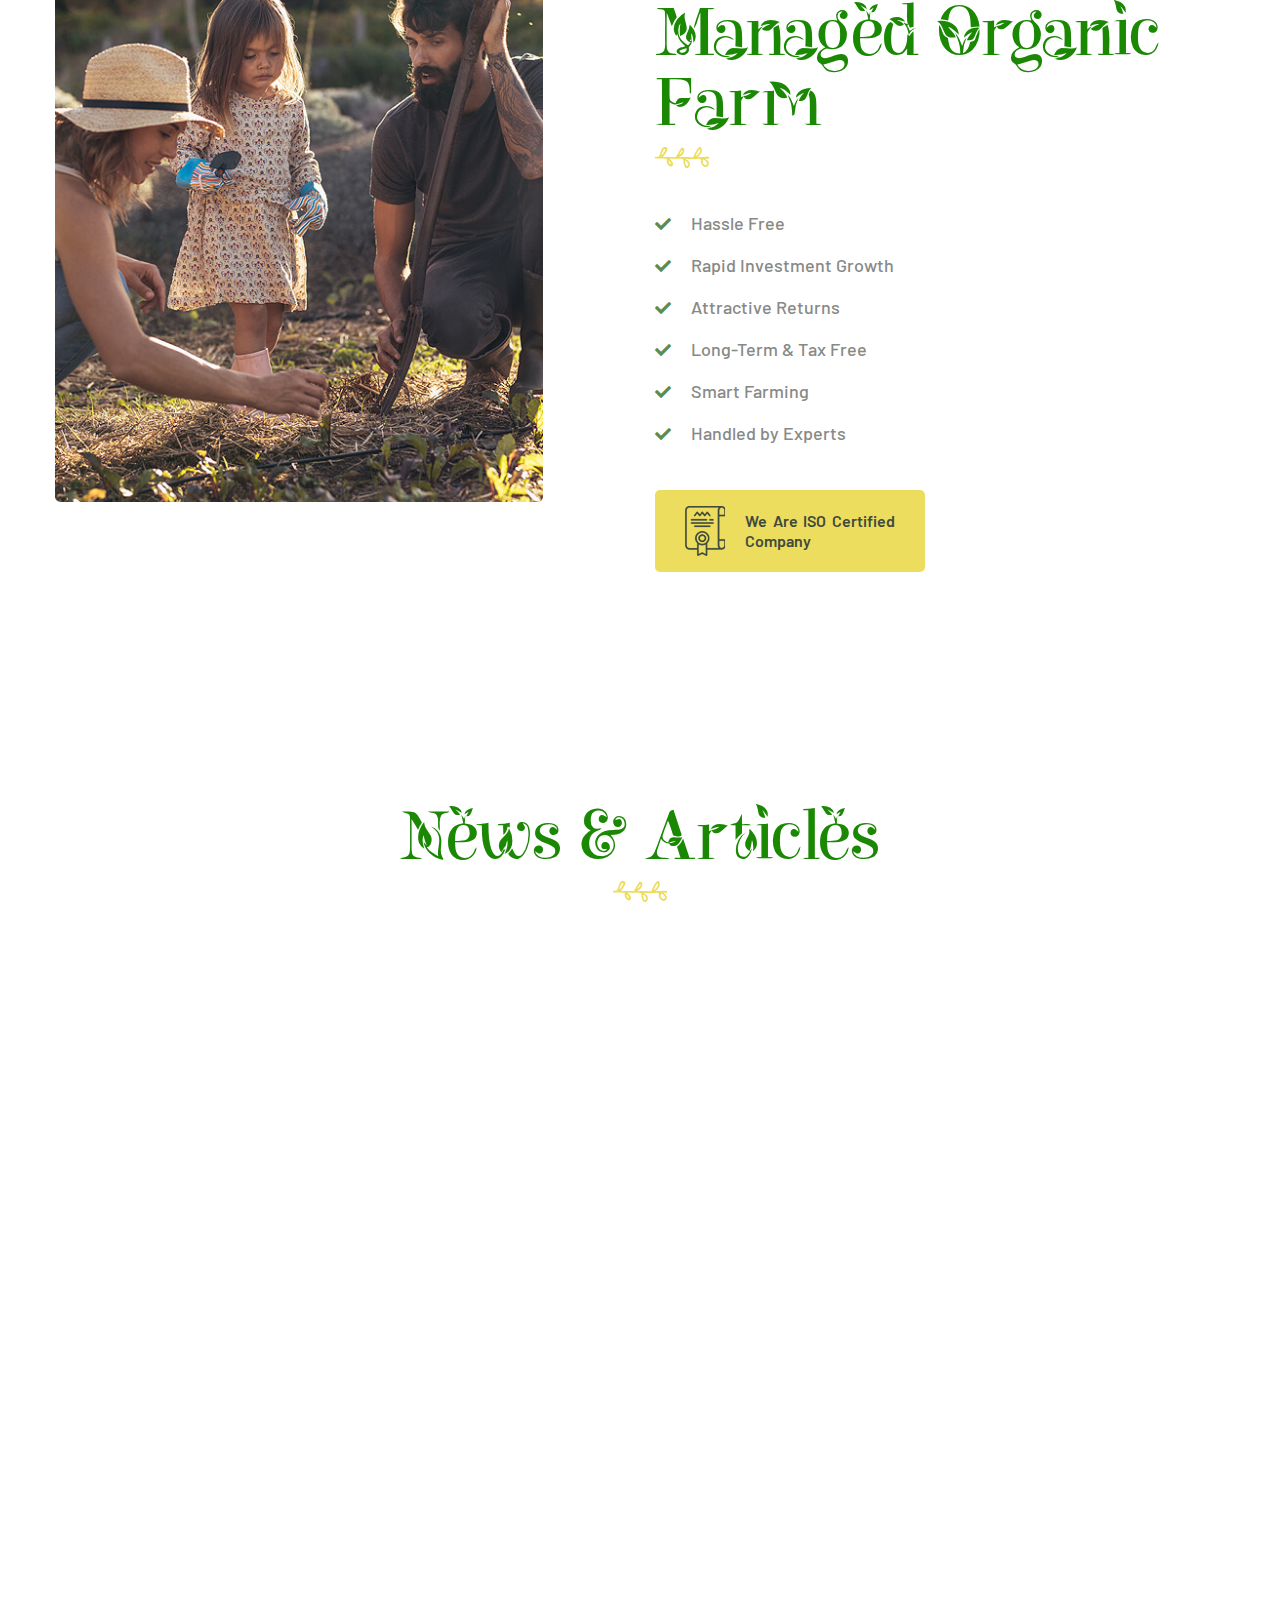
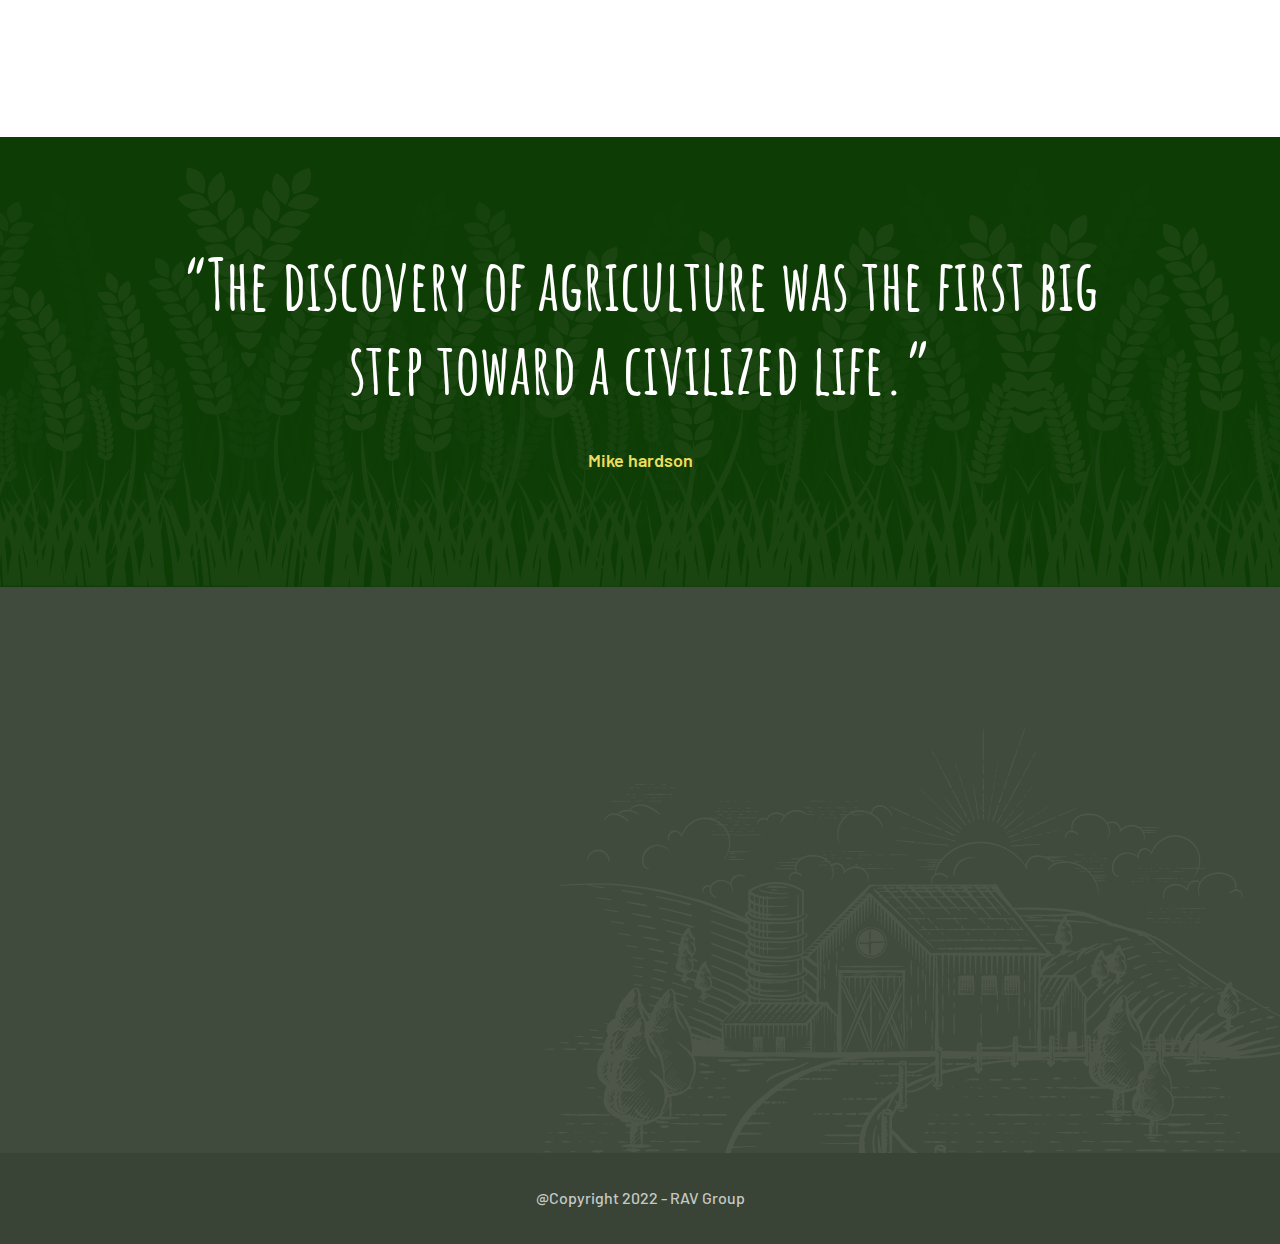
==== commit 95a812b6: "batchreports, product added,shop removed" ====
--- a/index.html
+++ b/index.html
@@ -70,7 +70,7 @@
                     </div>
                     <div class="topbar-one__right">
                         <div class="topbar-one__social">
-                            <a href="https://www.facebook.com/ravorganics/"><i class="fab fa-facebook-square"></i></a>
+                            <a href="#"><i class="fab fa-facebook-square"></i></a>
                             <a href="https://twitter.com/ravorganics"><i class="fab fa-twitter"></i></a>
                             <a href="https://instagram.com/ravorganics"><i class="fab fa-instagram"></i></a>
                             <a href="https://youtube.com/c/ravorganics"><i class="fab fa-youtube"></i></a>
@@ -99,9 +99,9 @@
                                 <li>
                                     <a href="why-choose-organic.html">Why Choose Organic</a>
                                 </li>
-                                <li class="dropdown">
+                                <!-- <li class="dropdown">
                                     <a href="product.html" target="_blank">Shop</a>
-                                </li>
+                                </li> -->
                                 <li>
                                     <a href="contact.html">Contact</a>
                                 </li>
@@ -601,86 +601,6 @@
             </div>
         </section>
 
-
-        <section class="recent_project_three">
-            <div class="container-fullwidth">
-                <div class="block-title text-center">
-                    <p>explore products</p>
-                    <h3>our Recent Products</h3>
-                    <div class="leaf">
-                        <img src="assets/images/resources/leaf.png" alt="">
-                    </div>
-                </div>
-                <div class="recent_project_three_carousel owl-theme owl-carousel">
-                    <!--Item-->
-                    <div class="project_three_single wow fadeInUp" data-wow-delay="300ms">
-                        <div class="project_three_image">
-                            <img src="assets/images/project/project-3-img-1.jpg" alt="">
-                            <div class="project_three_content">
-                                <h2>organic<br>solutions</h2>
-                            </div>
-                            <div class="project_three_hover_box">
-                                <h2>Harvest<br>Innovations</h2>
-                                <p>There are many new variations of available<br>but majority is simple free text.</p>
-                                <div class="project_three_btn">
-                                    <a href="product.html" class="thm-btn project_three_btn_hover" target="blank">Read More</a>
-                                </div>
-                            </div>
-                        </div>
-                    </div>
-                    <!--Item-->
-                    <div class="project_three_single wow fadeInUp" data-wow-delay="600ms">
-                        <div class="project_three_image">
-                            <img src="assets/images/project/project-3-img-2.jpg" alt="">
-                            <div class="project_three_content">
-                                <h2>organic<br>solutions</h2>
-                            </div>
-                            <div class="project_three_hover_box">
-                                <h2>Harvest<br>Innovations</h2>
-                                <p>There are many new variations of available<br>but majority is simple free text.</p>
-                                <div class="project_three_btn">
-                                    <a href="product.html" class="thm-btn project_three_btn_hover" target="blank">Read More</a>
-                                </div>
-                            </div>
-                        </div>
-                    </div>
-                    <!--Item-->
-                    <div class="project_three_single wow fadeInUp" data-wow-delay="900ms">
-                        <div class="project_three_image">
-                            <img src="assets/images/project/project-3-img-3.jpg" alt="">
-                            <div class="project_three_content">
-                                <h2>organic<br>solutions</h2>
-                            </div>
-                            <div class="project_three_hover_box">
-                                <h2>Harvest<br>Innovations</h2>
-                                <p>There are many new variations of available<br>but majority is simple free text.</p>
-                                <div class="project_three_btn">
-                                    <a href="product.html" class="thm-btn project_three_btn_hover" target="blank">Read More</a>
-                                </div>
-                            </div>
-                        </div>
-                    </div>
-                    <!--Item-->
-                    <div class="project_three_single wow fadeInUp" data-wow-delay="1200ms">
-                        <div class="project_three_image">
-                            <img src="assets/images/project/project-3-img-4.jpg" alt="">
-                            <div class="project_three_content">
-                                <h2>organic<br>solutions</h2>
-                            </div>
-                            <div class="project_three_hover_box">
-                                <h2>Harvest<br>Innovations</h2>
-                                <p>There are many new variations of available<br>but majority is simple free text.</p>
-                                <div class="project_three_btn">
-                                    <a href="product.html" class="thm-btn project_three_btn_hover" target="blank">Read More</a>
-                                </div>
-                            </div>
-                        </div>
-                    </div>
-
-                </div>
-            </div>
-        </section>
-
         <section class="quote_one">
             <div class="quote_one_bg" style="background-image: url(assets/images/resources/quote_1-bg.png)"></div>
             <div class="container">
@@ -771,7 +691,7 @@
                                 <a href="care@ravorganics.com">care@ravorganics.com</a><br>
                                 <a href="tel:9205440544">92 0544 0544</a>
                                 <div class="site-footer__social">
-                                    <a href="https://www.facebook.com/ravorganics/"><i
+                                    <a href="#"><i
                                             class="fab fa-facebook-square"></i></a>
                                     <a href="https://twitter.com/ravorganics"><i class="fab fa-twitter"></i></a>
                                     <a href="https://instagram.com/ravorganics"><i class="fab fa-instagram"></i></a>
@@ -822,7 +742,7 @@
                 <p><a href="mailto:care@ravorganics.com">care@ravorganics.com</a> <br> <a href="tel:9205440544">92 0544
                         0544</a></p>
                 <div class="side-menu__social">
-                    <a href="https://www.facebook.com/ravorganics/"><i class="fab fa-facebook-square"></i></a>
+                    <a href="#"><i class="fab fa-facebook-square"></i></a>
                     <a href="https://twitter.com/ravorganics"><i class="fab fa-twitter"></i></a>
                     <a href="https://instagram.com/ravorganics"><i class="fab fa-instagram"></i></a>
                     <a href="https://youtube.com/c/ravorganics"><i class="fab fa-youtube"></i></a>
--- a/assets/css/style.css
+++ b/assets/css/style.css
@@ -9978,3 +9978,143 @@
         min-height: 0.1vw;
     }
 }
+
+
+
+
+
+
+
+
+.box-container {
+	align-items: center;
+	display: flex;
+	flex-direction: row;
+	flex-wrap: wrap;
+	padding: 35px 35px 35px 8vw;
+	justify-content: flex-start;
+	align-items: center;
+	width: 100%;
+	color: white;
+	column-gap: 30px;
+}
+
+@media screen and (min-width:1380px) {
+	.box-container {
+		flex-direction: row
+	}
+}
+
+.box-item {
+	position: relative;
+	-webkit-backface-visibility: hidden;
+	width: 245px;
+	margin-bottom: 35px;
+	max-width: 100%;
+}
+
+.flip-box {
+	-ms-transform-style: preserve-3d;
+	transform-style: preserve-3d;
+	-webkit-transform-style: preserve-3d;
+	perspective: 1000px;
+	-webkit-perspective: 1000px;
+}
+
+.flip-box-front,
+.flip-box-back {
+	background-size: cover;
+	background-position: center;
+	border-radius: 16px;
+	min-height: 245px;
+	-ms-transition: transform 0.7s cubic-bezier(.4, .2, .2, 1);
+	transition: transform 0.7s cubic-bezier(.4, .2, .2, 1);
+	-webkit-transition: transform 0.7s cubic-bezier(.4, .2, .2, 1);
+	-webkit-backface-visibility: hidden;
+	backface-visibility: hidden;
+}
+
+.flip-box-front {
+	-ms-transform: rotateY(0deg);
+	-webkit-transform: rotateY(0deg);
+	transform: rotateY(0deg);
+	-webkit-transform-style: preserve-3d;
+	-ms-transform-style: preserve-3d;
+	transform-style: preserve-3d;
+}
+
+.flip-box:hover .flip-box-front {
+	-ms-transform: rotateY(-180deg);
+	-webkit-transform: rotateY(-180deg);
+	transform: rotateY(-180deg);
+	-webkit-transform-style: preserve-3d;
+	-ms-transform-style: preserve-3d;
+	transform-style: preserve-3d;
+}
+
+.flip-box-back {
+	position: absolute;
+	top: 0;
+	left: 0;
+	width: 100%;
+
+	-ms-transform: rotateY(180deg);
+	-webkit-transform: rotateY(180deg);
+	transform: rotateY(180deg);
+	-webkit-transform-style: preserve-3d;
+	-ms-transform-style: preserve-3d;
+	transform-style: preserve-3d;
+}
+
+.flip-box:hover .flip-box-back {
+	-ms-transform: rotateY(0deg);
+	-webkit-transform: rotateY(0deg);
+	transform: rotateY(0deg);
+	-webkit-transform-style: preserve-3d;
+	-ms-transform-style: preserve-3d;
+	transform-style: preserve-3d;
+}
+
+.flip-box .inner {
+	position: absolute;
+	left: 0;
+	width: 100%;
+	padding: 60px;
+	outline: 1px solid transparent;
+	-webkit-perspective: inherit;
+	perspective: inherit;
+	z-index: 2;
+
+	transform: translateY(-50%) translateZ(60px) scale(.94);
+	-webkit-transform: translateY(-50%) translateZ(60px) scale(.94);
+	-ms-transform: translateY(-50%) translateZ(60px) scale(.94);
+	top: 50%;
+}
+
+.flip-box-header {
+	font-size: 17px;
+	color: white !important;
+}
+
+.flip-box p {
+	font-size: 20px;
+	line-height: 1.5em;
+}
+
+.flip-box-img {
+	margin-top: 25px;
+	width: 36px;
+}
+
+.flip-box-button {
+	background-color: transparent;
+	border: 2px solid #fff;
+	border-radius: 2px;
+	color: #fff;
+	cursor: pointer;
+	font-size: 12px;
+	font-weight: bold;
+	margin-top: 25px;
+	padding: 10px 12px;
+	text-transform: uppercase;
+}
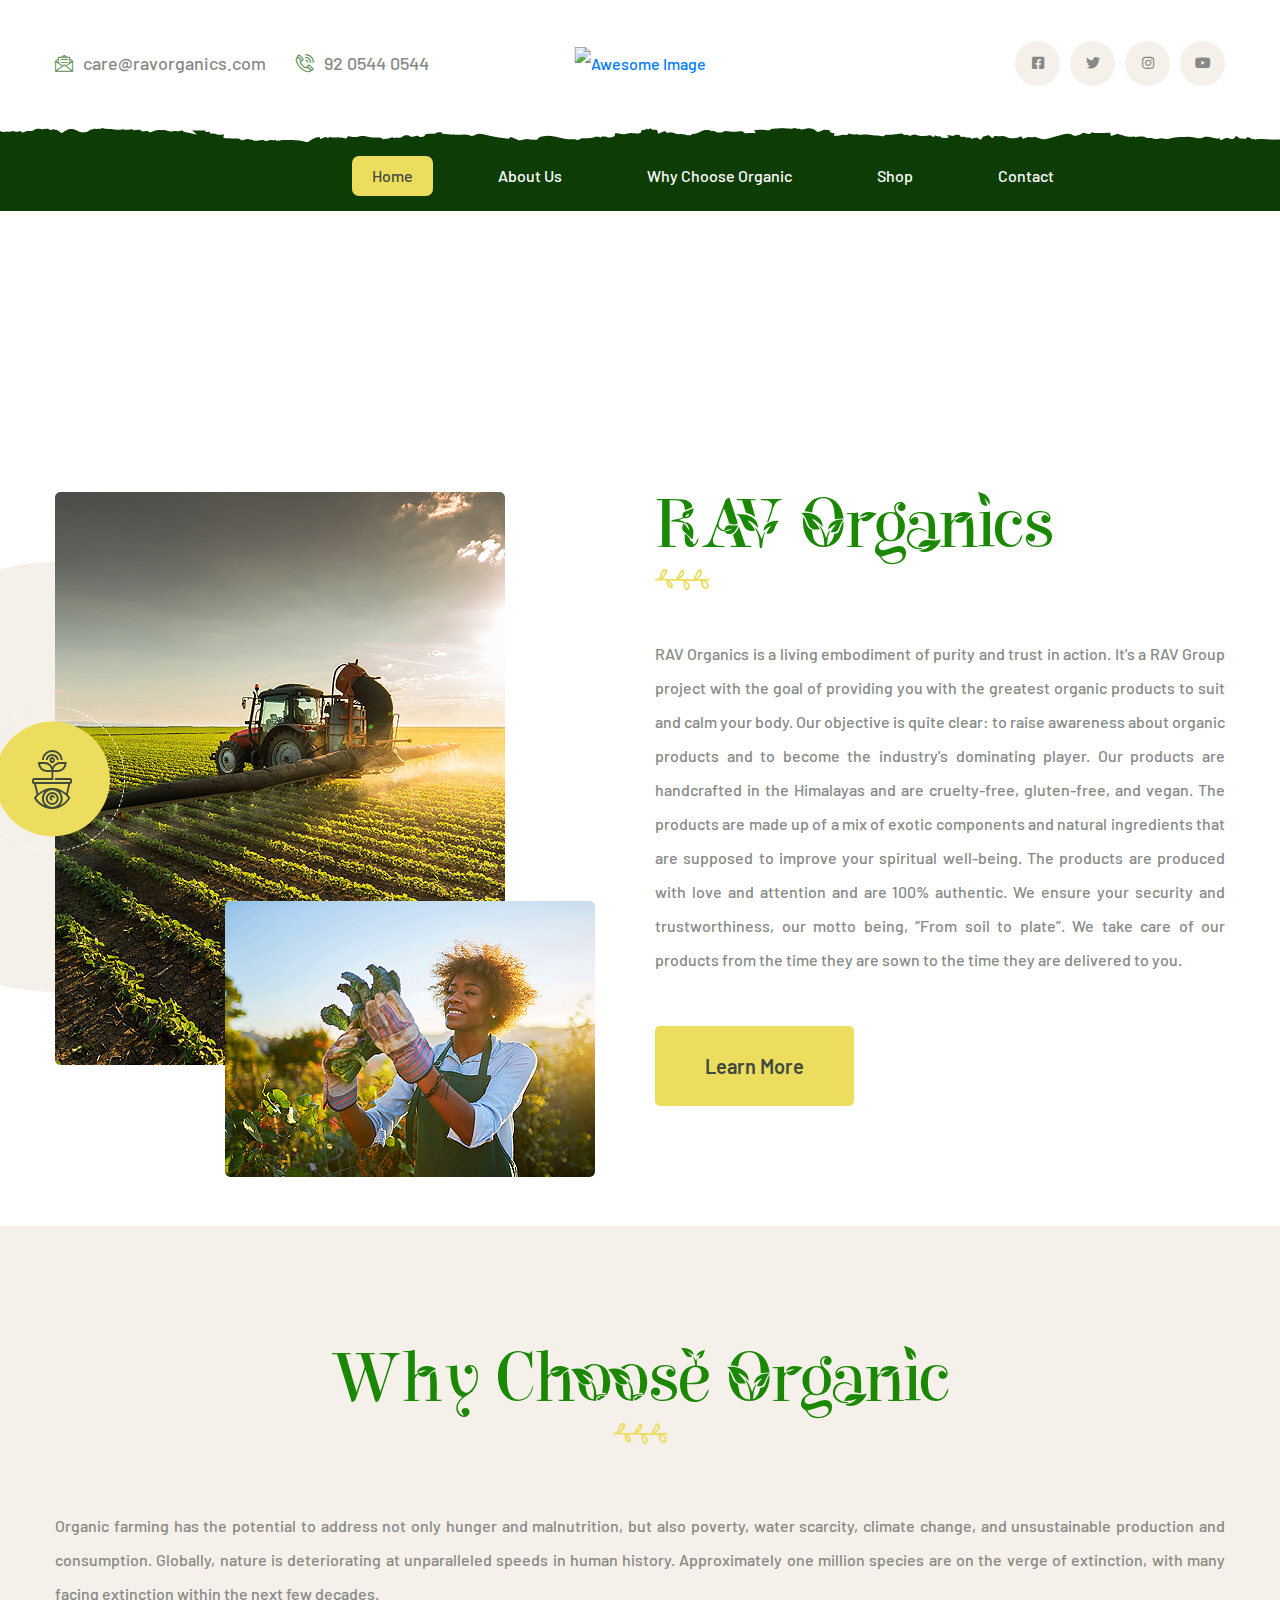
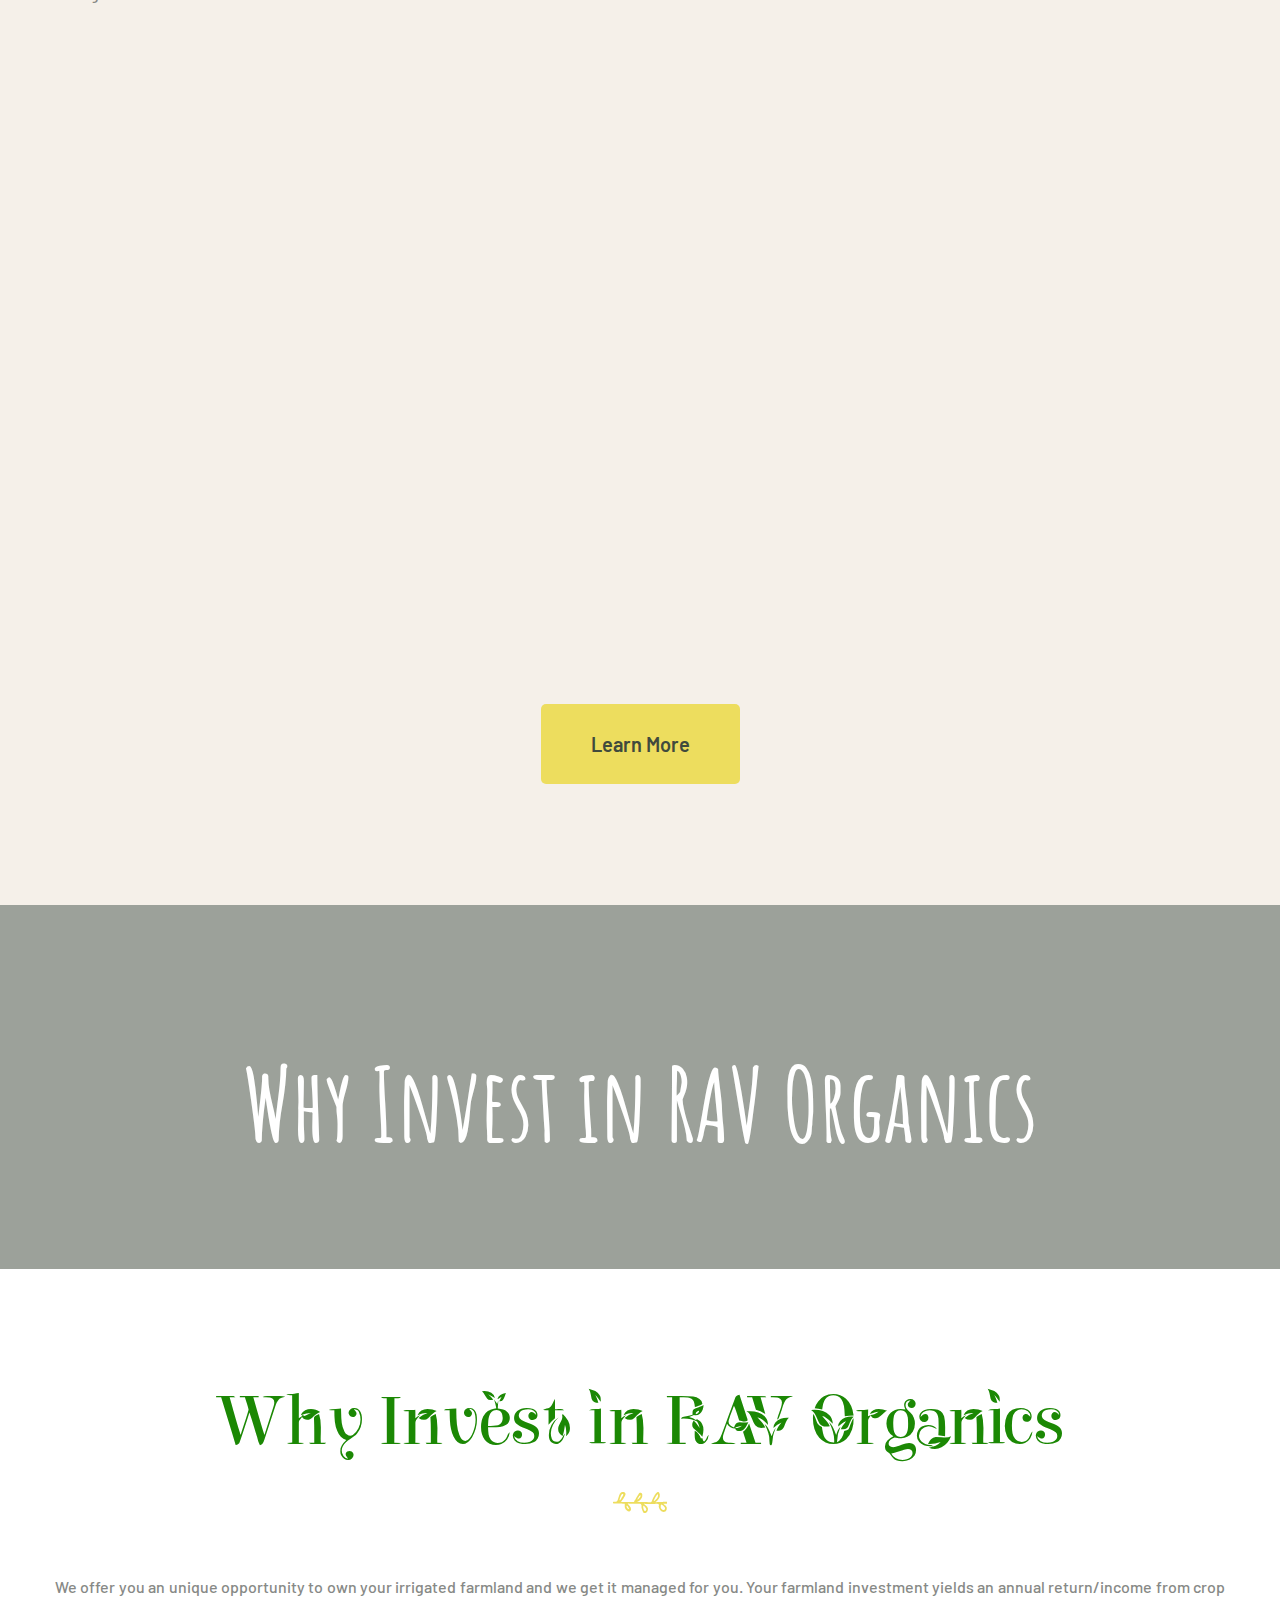
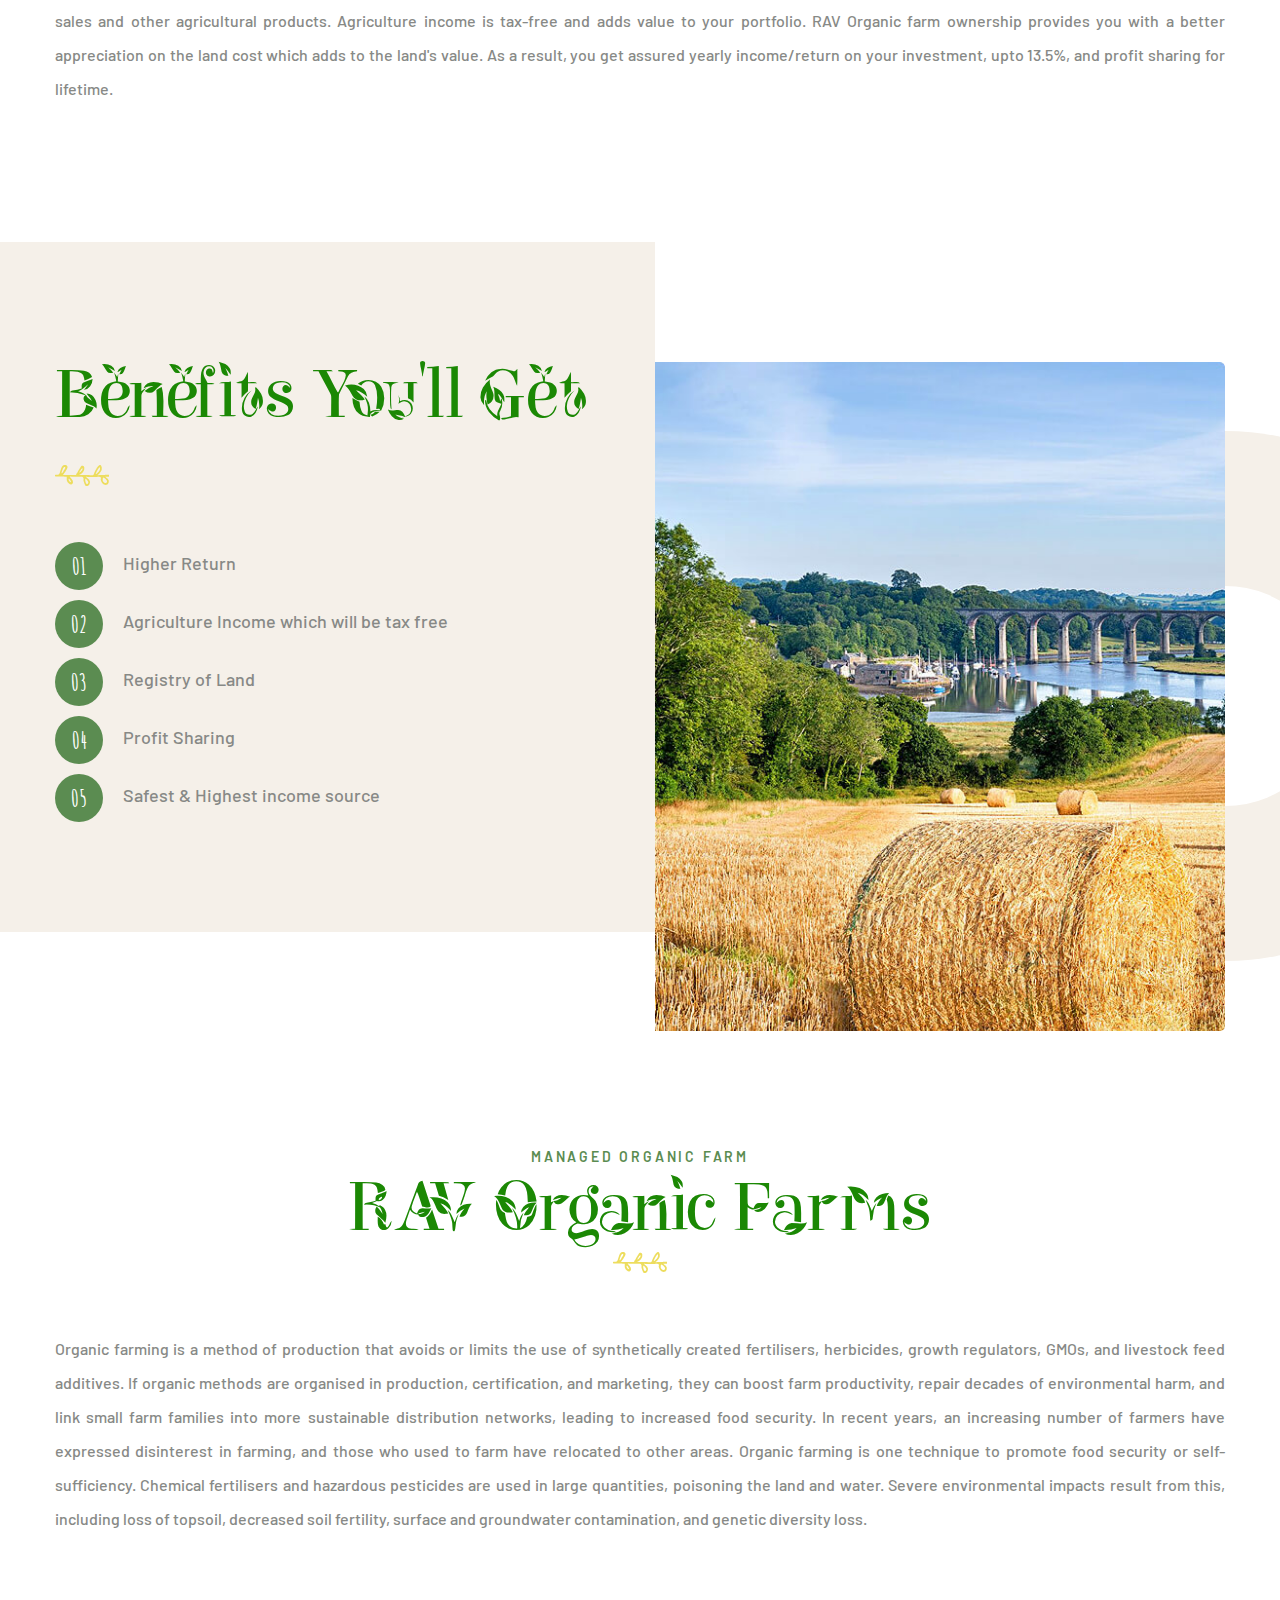
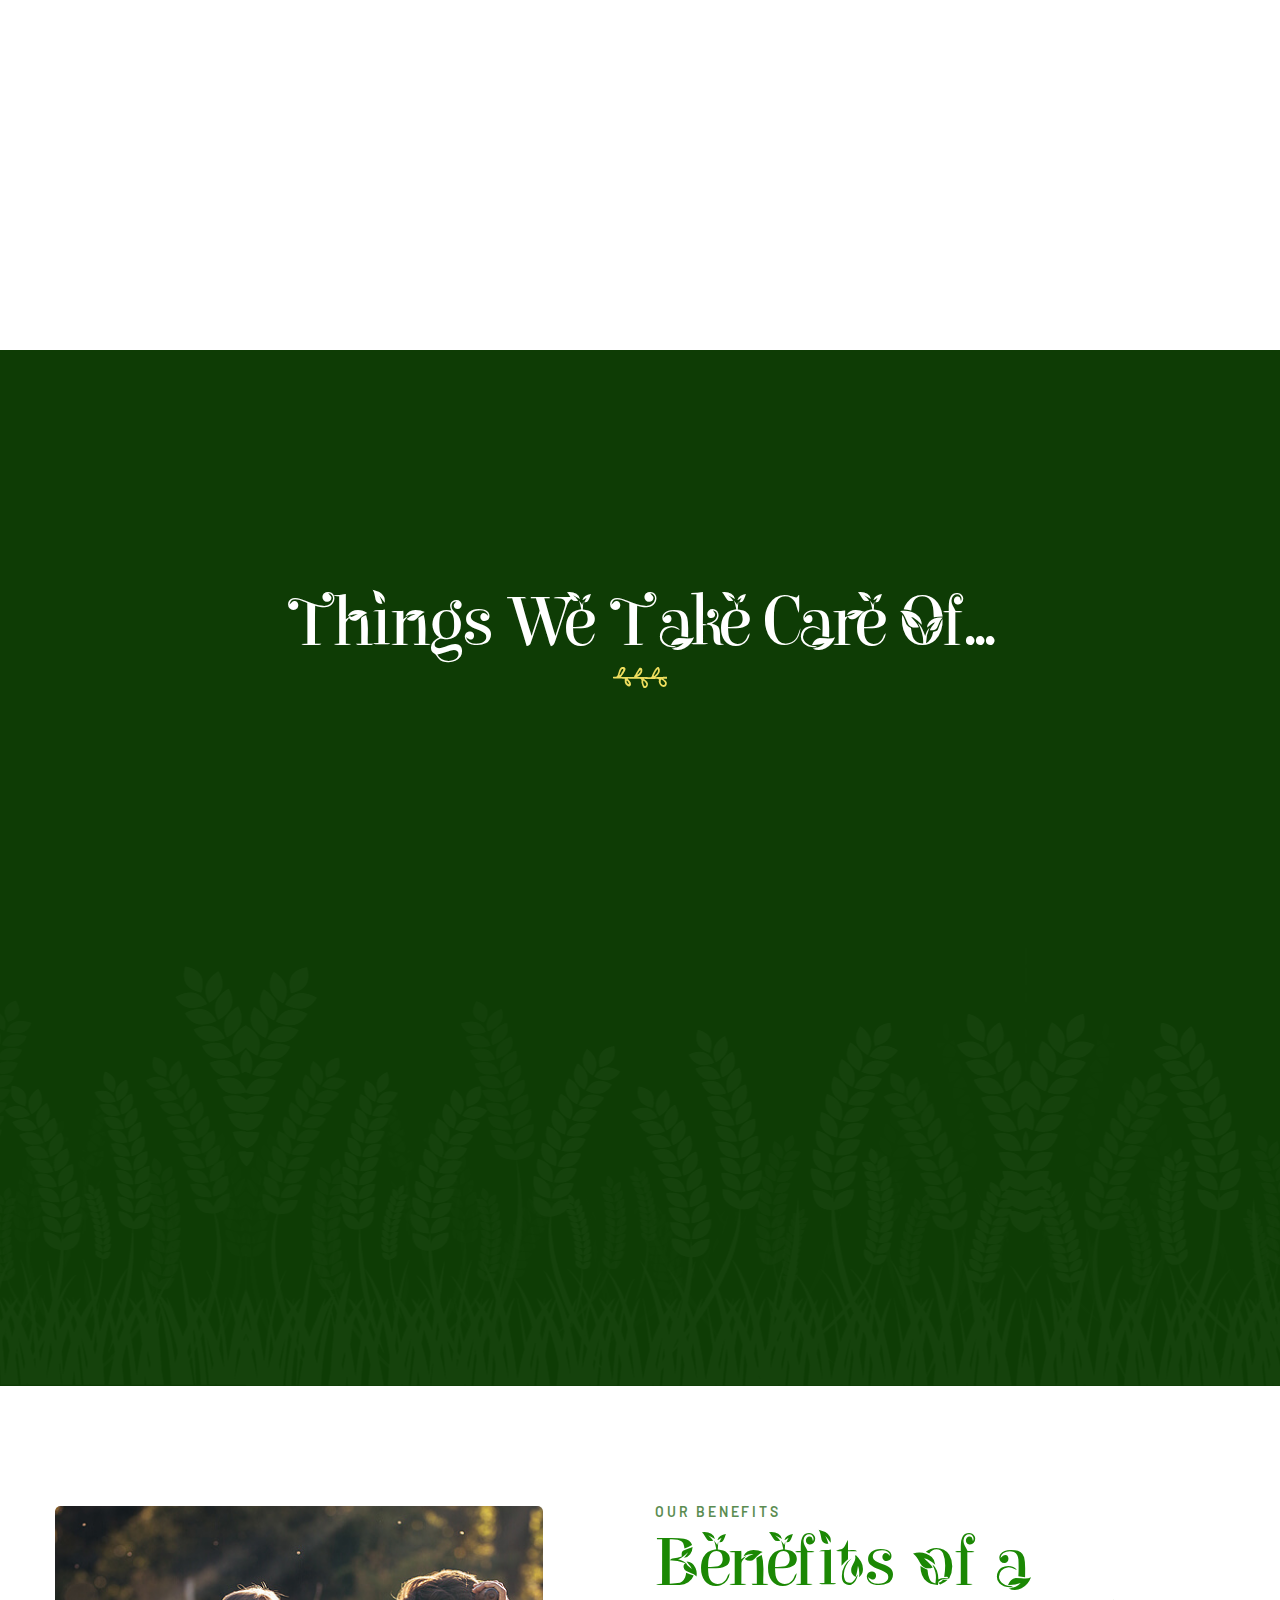
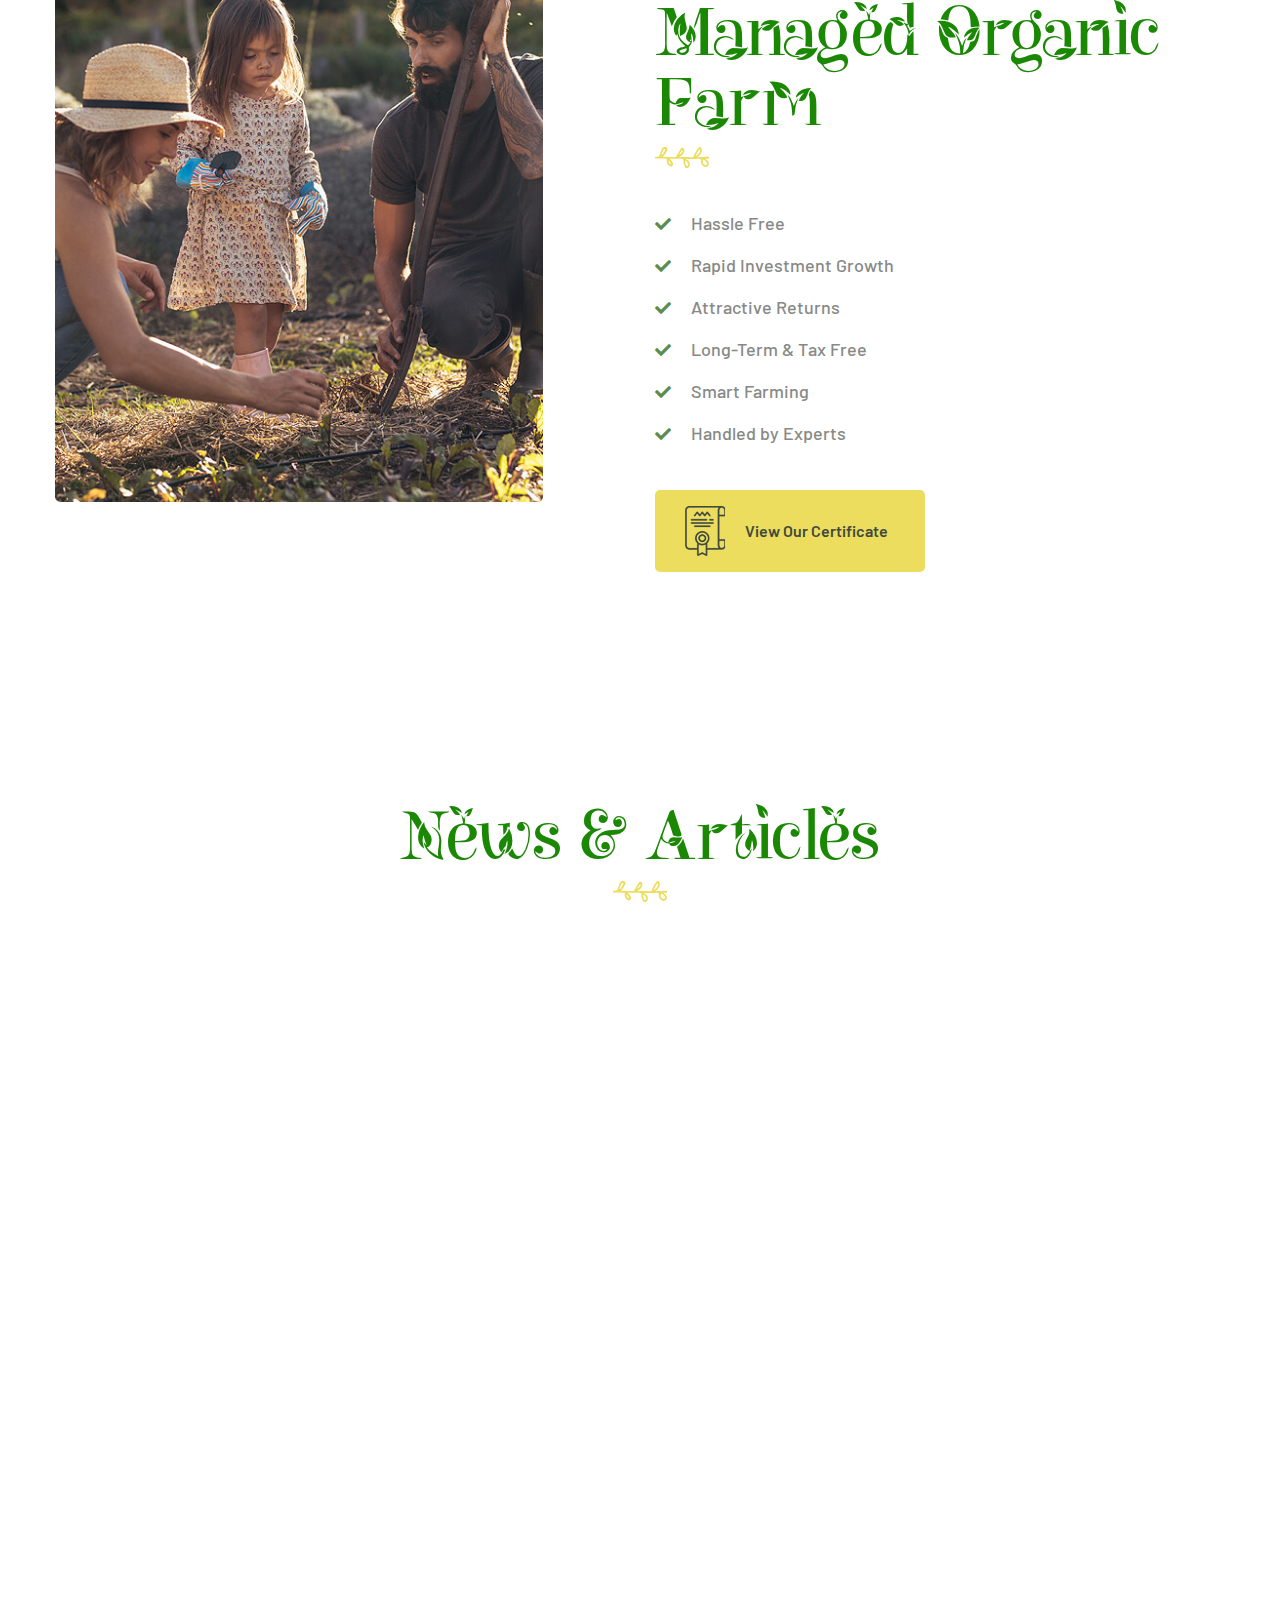
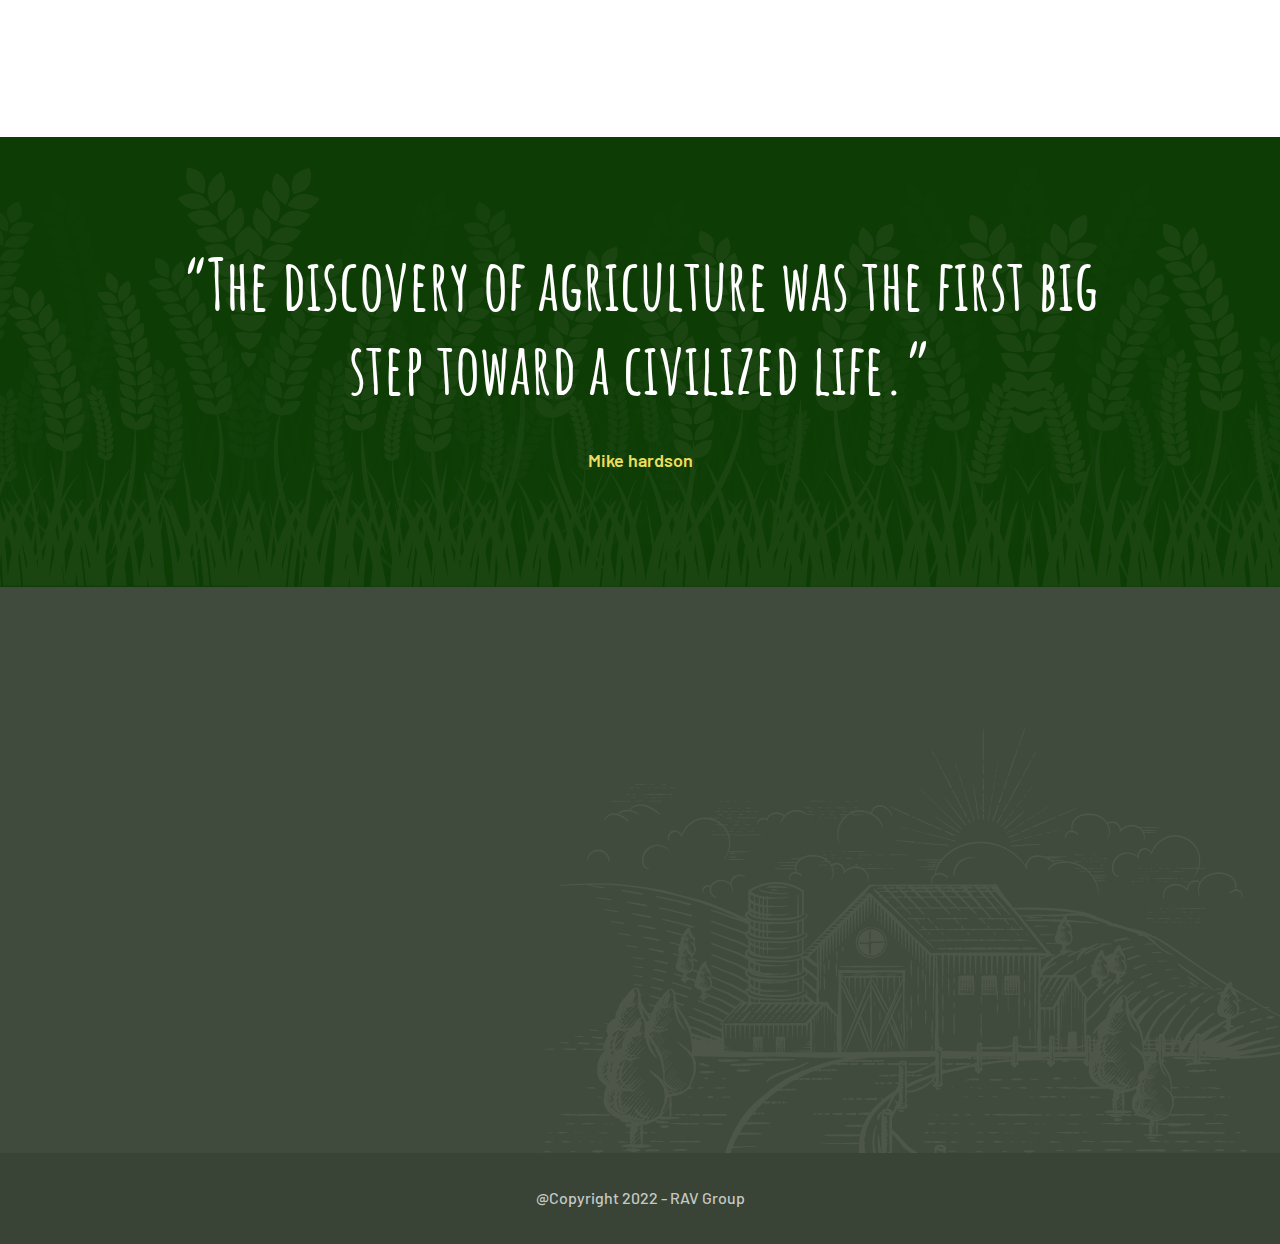
==== commit ab75802e: "shop and certificate added, corrections made" ====
--- a/index.html
+++ b/index.html
@@ -64,8 +64,8 @@
                     </div>
                     <div class="topbar-one__middle">
                         <a href="index.html" class="main-nav__logo">
-                            <img src="assets/images/logo-organic.gif" class="main-logo logo-res"
-                                alt="Awesome Image" />
+                            <img src="assets/images/logo-organic.gif" class="main-logo logo-res" alt="Awesome Image" />
+                            <img src="assets/images/logo-organic-white.png" class="main-logo logo-res2" alt="Awesome Image" />
                         </a>
                     </div>
                     <div class="topbar-one__right">
@@ -85,7 +85,7 @@
                         <!-- Brand and toggle get grouped for better mobile display -->
                         <div class="main-nav__left">
                             <a href="#" class="side-menu__toggler">
-                                <i class="fa fa-bars"></i>
+                                <i class="fa fa-bars" style="color: white;"></i>
                             </a>
                         </div>
                         <div class="main-nav__main-navigation">
@@ -99,9 +99,9 @@
                                 <li>
                                     <a href="why-choose-organic.html">Why Choose Organic</a>
                                 </li>
-                                <!-- <li class="dropdown">
+                                <li class="dropdown">
                                     <a href="product.html" target="_blank">Shop</a>
-                                </li> -->
+                                </li>
                                 <li>
                                     <a href="contact.html">Contact</a>
                                 </li>
@@ -513,7 +513,8 @@
                                     <img src="assets/images/resources/company-icon-1.png" alt="">
                                 </div>
                                 <div class="company_text">
-                                    <p>We Are ISO Certified Company</p>
+                                    <!-- <p>We Are ISO Certified Company</p> -->
+                                    <a href="./assets/certificate.pdf"><p>View Our Certificate</p></a>
                                 </div>
                             </div>
                         </div>
@@ -691,8 +692,7 @@
                                 <a href="care@ravorganics.com">care@ravorganics.com</a><br>
                                 <a href="tel:9205440544">92 0544 0544</a>
                                 <div class="site-footer__social">
-                                    <a href="#"><i
-                                            class="fab fa-facebook-square"></i></a>
+                                    <a href="#"><i class="fab fa-facebook-square"></i></a>
                                     <a href="https://twitter.com/ravorganics"><i class="fab fa-twitter"></i></a>
                                     <a href="https://instagram.com/ravorganics"><i class="fab fa-instagram"></i></a>
                                     <a href="https://youtube.com/c/ravorganics"><i class="fab fa-youtube"></i></a>
--- a/assets/css/style.css
+++ b/assets/css/style.css
@@ -9973,10 +9973,65 @@
     }
 }
 
-@media (max-width: 708px) {
+@media (max-width: 1200px) {
     .topbar-one .container {
-        min-height: 0.1vw;
+        min-height: 0.2vw;
     }
+    .logo-res {
+        display: none;
+    }
+    .logo-res2 {
+        display: block;
+        width: 10vw;
+        margin-top: 13px;
+    }
+
+    .stricked-menu {
+        display: none;
+    }
+}
+
+@media(max-width: 1200px) {
+    .main-nav__header-one {
+        width: 100vw;
+    }
+    .site-header__header-one-wrap {
+        position: fixed;
+        z-index: 99;
+    }
+
+    #myvideo {
+        margin-top: 9vw;
+    }
+
+}
+
+@media(max-width: 708px)
+{
+    .logo-res2 {
+        display: block;
+        width: 16.5vw;
+        margin-top: 13px;
+    }
+    #myvideo {
+        margin-top: 18vw;
+    }
+}
+
+@media(max-width: 425px)
+{
+    #myvideo {
+        margin-top: 66vw;
+    }
+}
+
+
+
+@media (min-width: 1200px) {
+    .logo-res2 {
+        display: none;
+    }
+
 }
 
 
--- a/assets/css/responsive.css
+++ b/assets/css/responsive.css
@@ -1164,9 +1164,9 @@
 }
 
 @media (max-width: 1199px) {
-    .topbar-one .topbar_bg {
-        display: none;
-    }
+    /* .topbar-one .topbar_bg {
+        display: none;
+    } */
     .topbar-one__left {
         display: none;
     }
